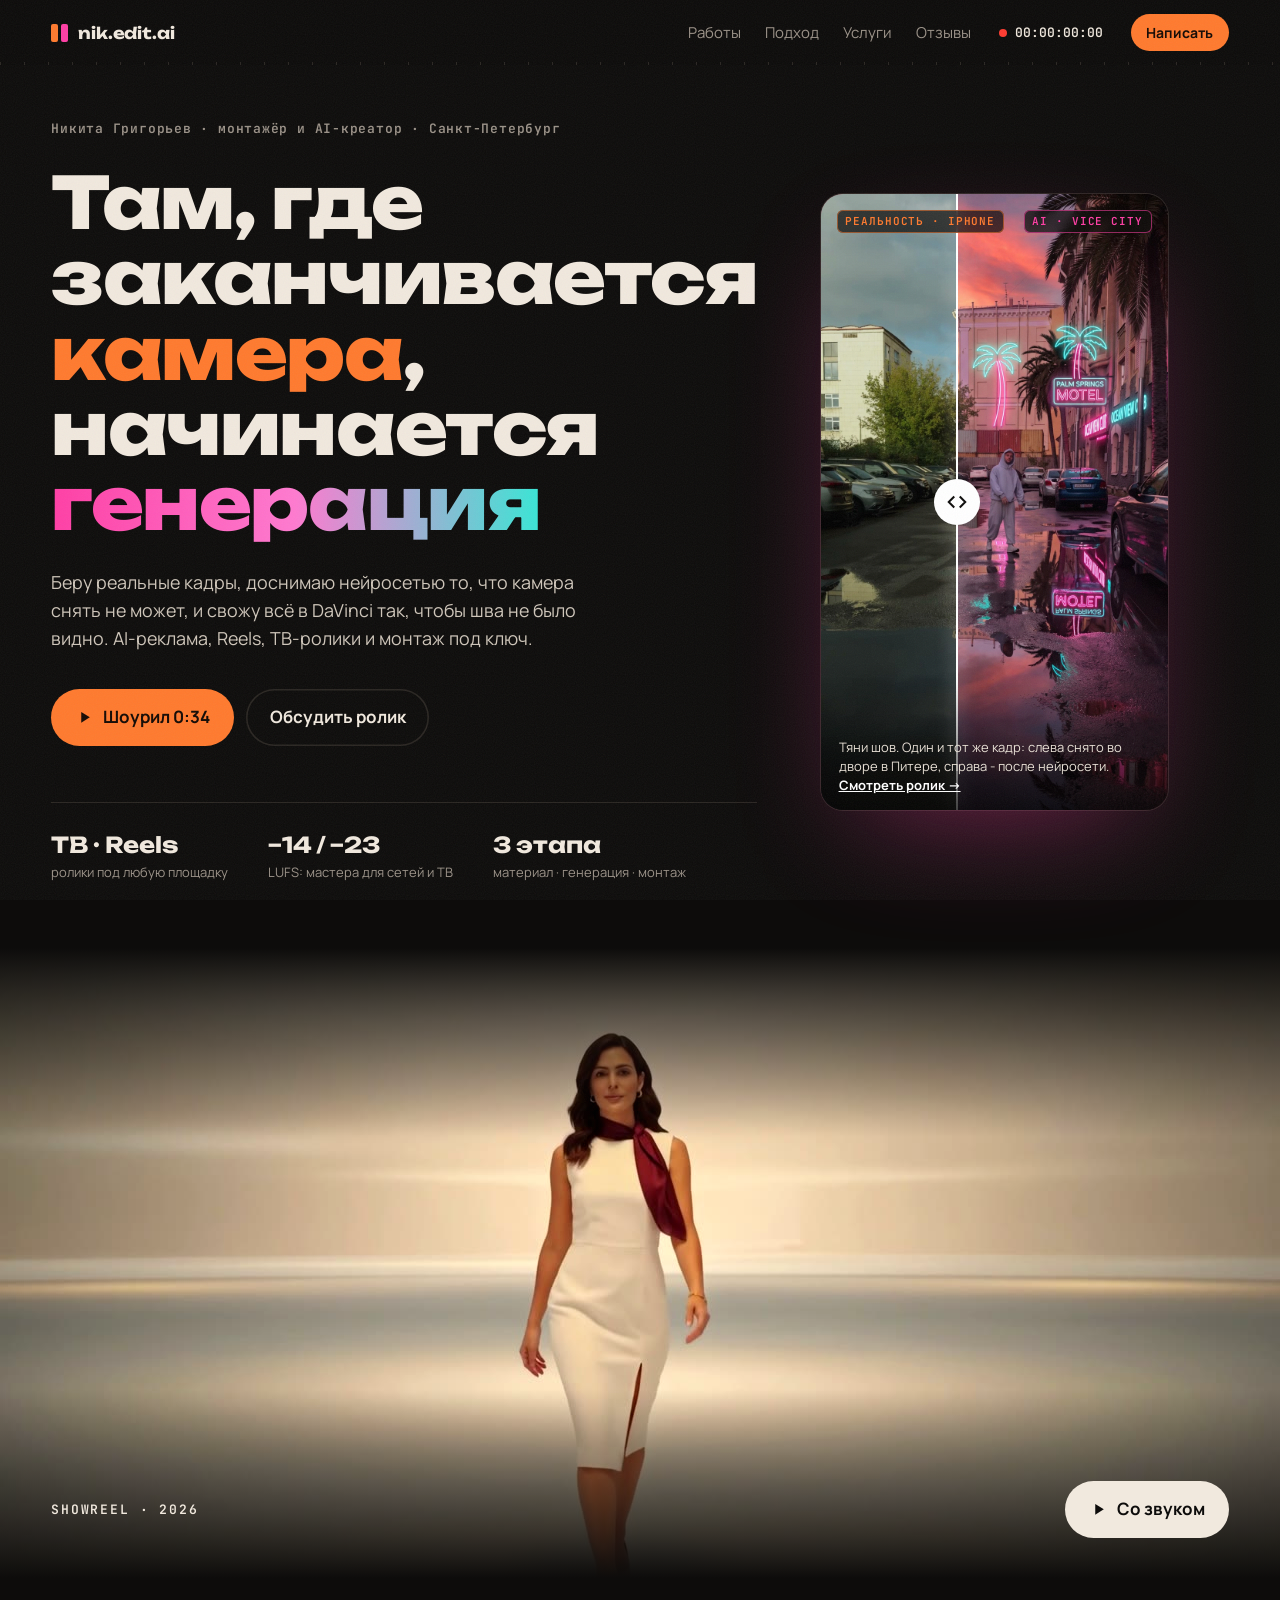
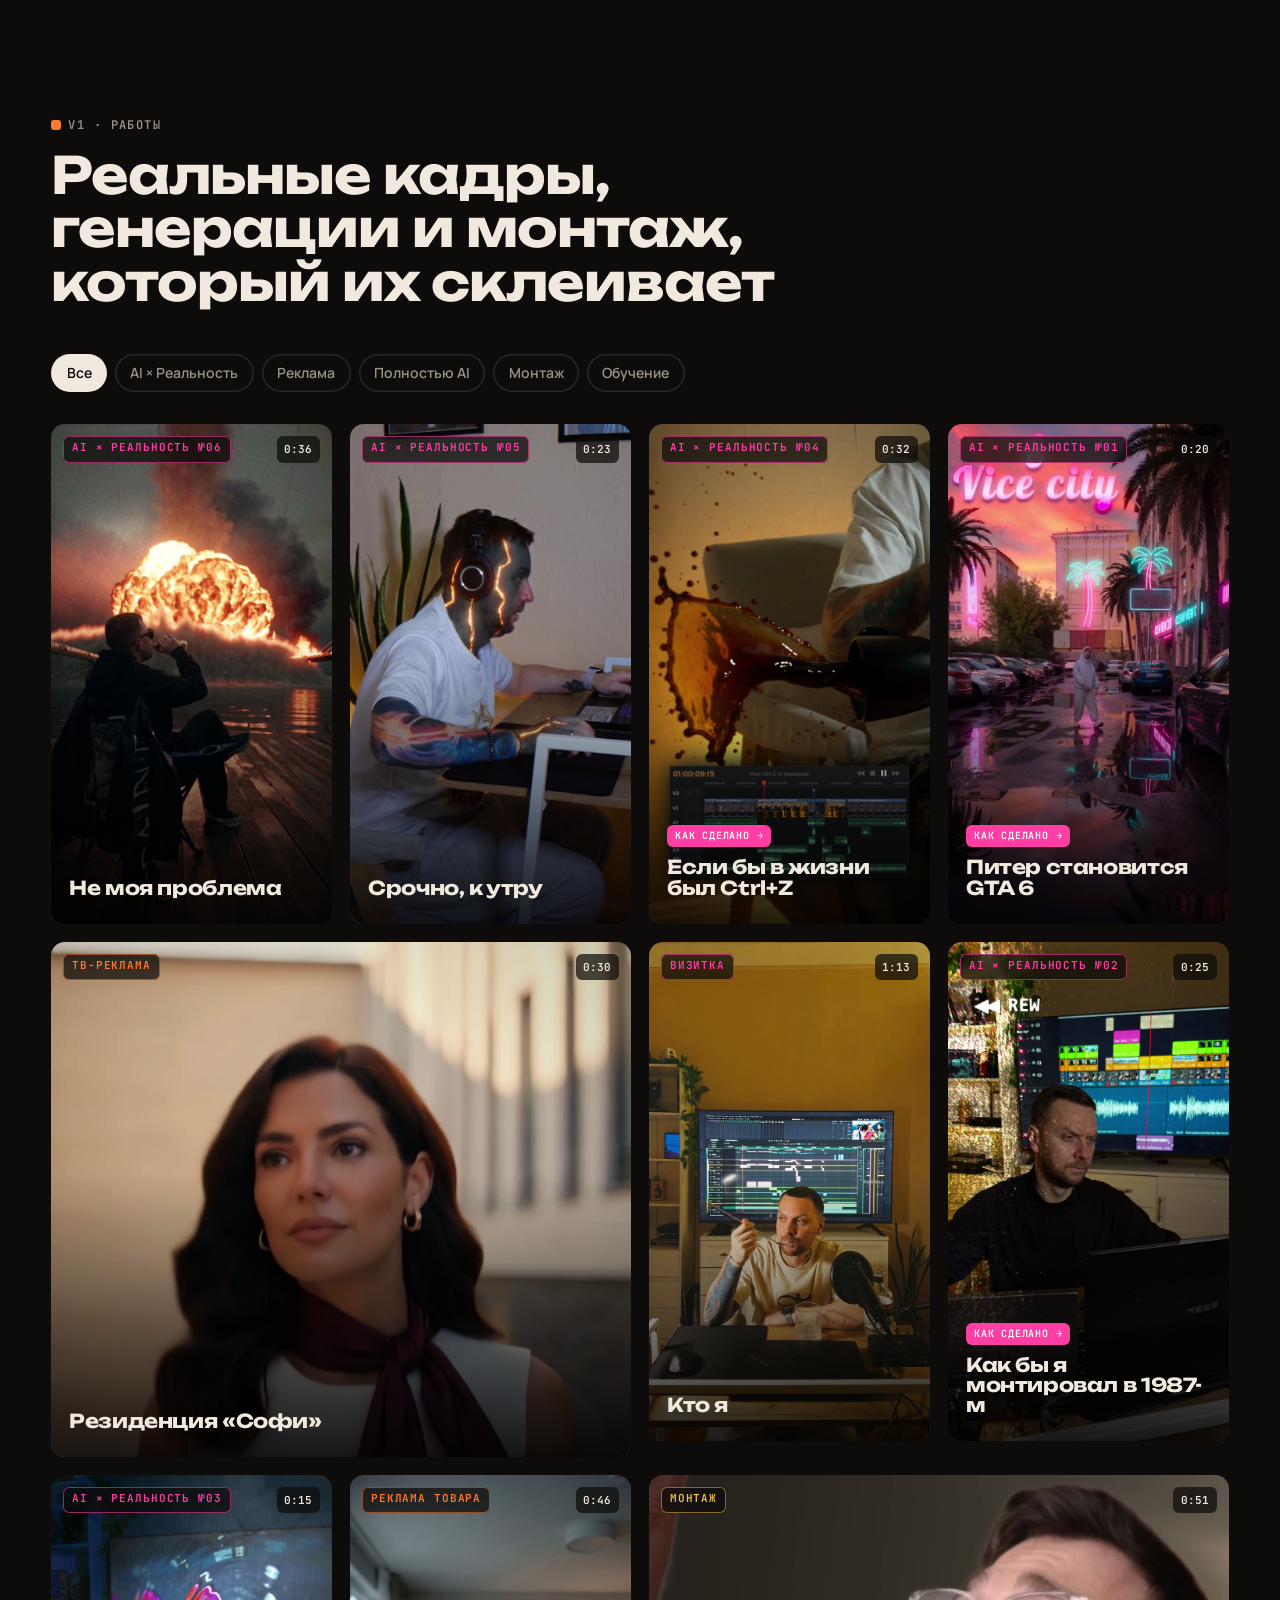
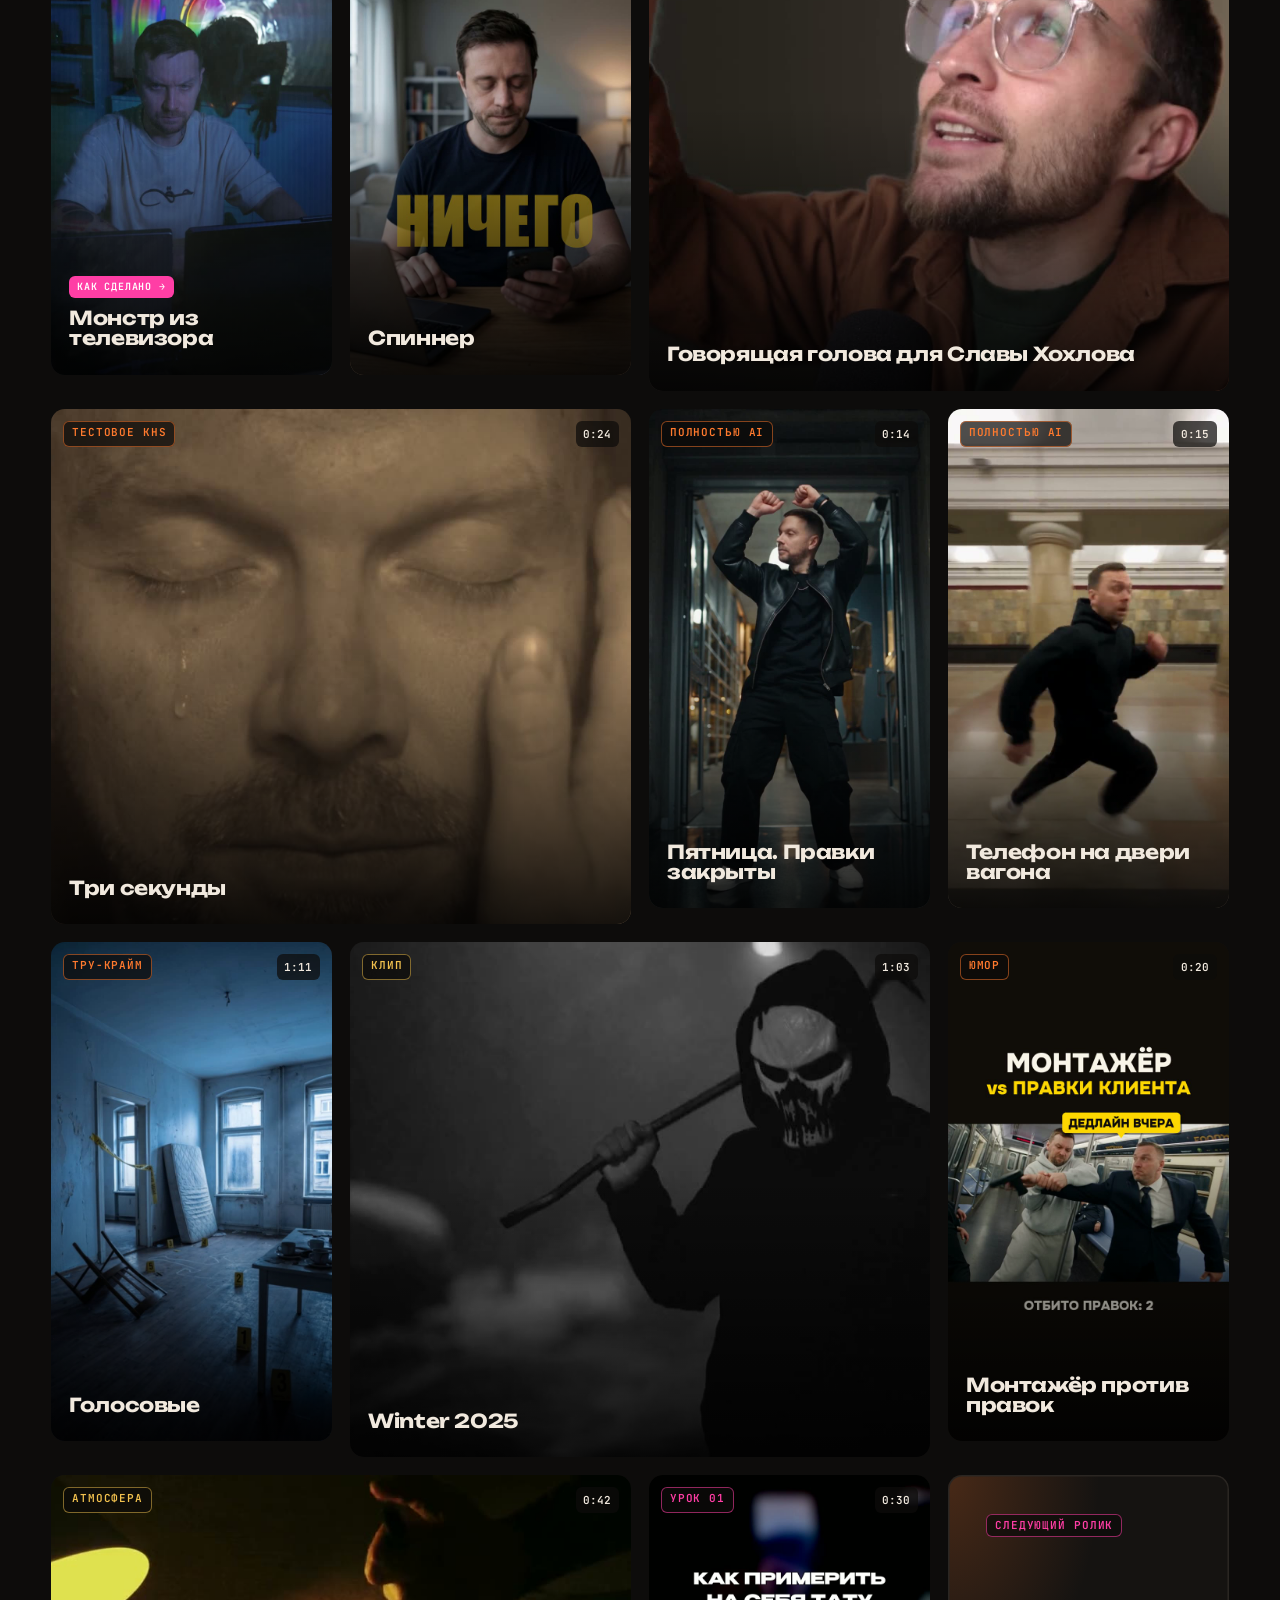
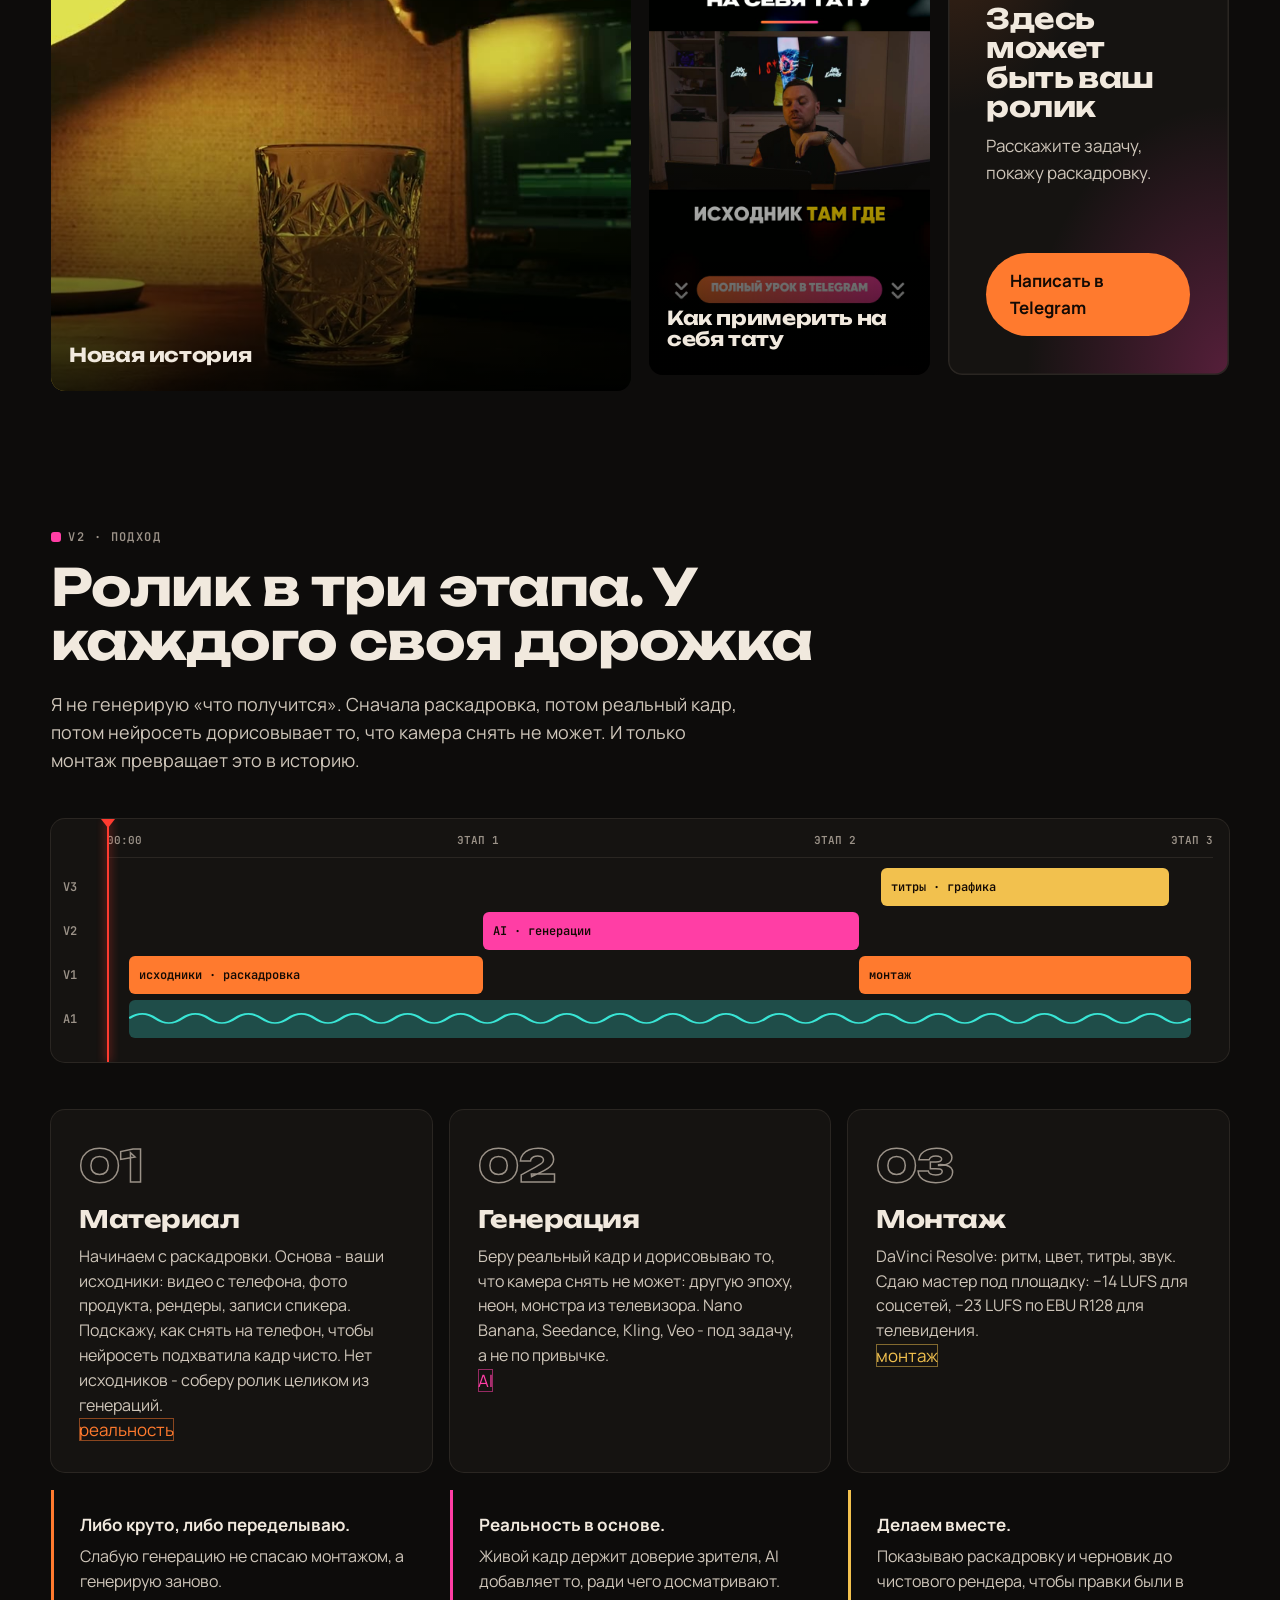
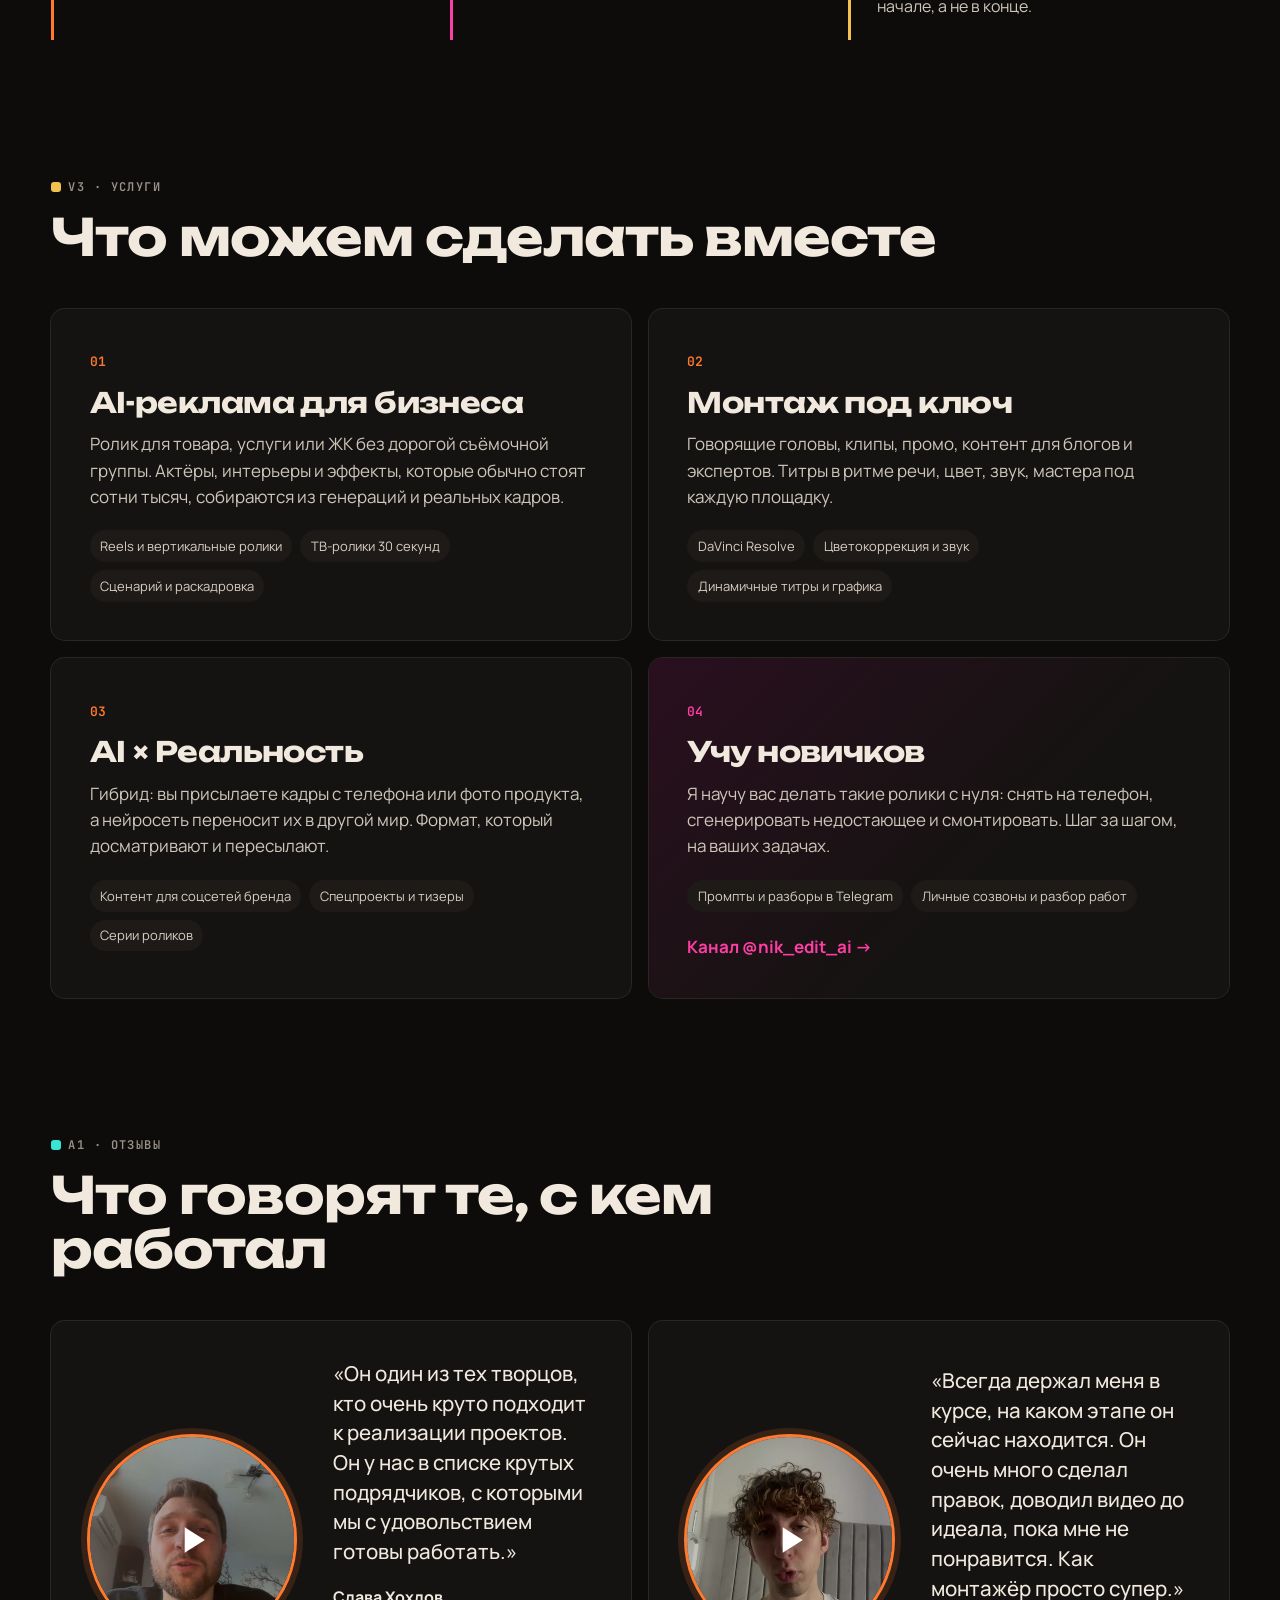
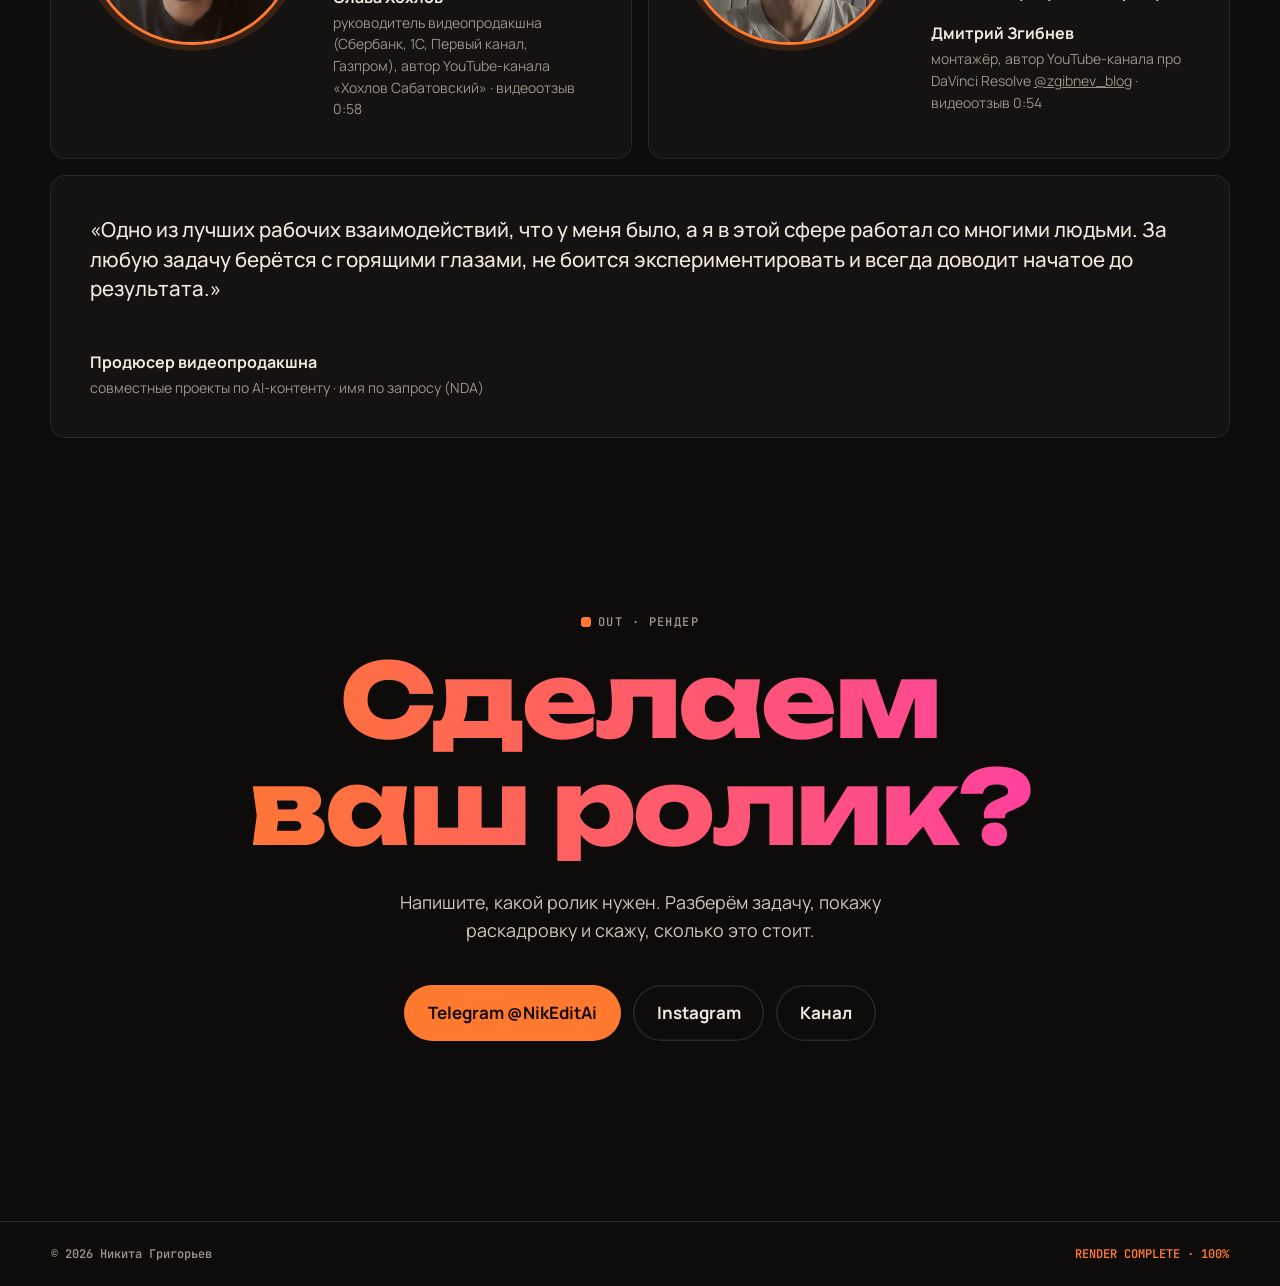
==== index.html @ 42a68901 "Вышли: Три секунды, Новая история, Срочно к утру, Не моя проблема, Урок 1 (11.10-18.10)" ====
<!doctype html>
<html lang="ru">
<head>
<meta charset="utf-8">
<meta name="viewport" content="width=device-width, initial-scale=1">
<title>Никита Григорьев · монтаж и AI-видео</title>
<meta name="description" content="Видеомонтажёр и AI-креатор из Санкт-Петербурга. Беру реальные кадры и доснимаю нейросетью: AI-реклама, Reels, ТВ-ролики и монтаж под ключ.">
<meta property="og:title" content="Никита Григорьев · монтаж и AI-видео">
<meta property="og:description" content="Там, где заканчивается камера, начинается генерация. Реклама, Reels, ТВ-ролики и монтаж под ключ.">
<meta property="og:image" content="https://nik-edit-ai.github.io/media/og.jpg">
<meta property="og:url" content="https://nik-edit-ai.github.io/">
<meta property="og:type" content="website">
<meta name="twitter:card" content="summary_large_image">
<meta name="theme-color" content="#0d0c0b">
<link rel="icon" href="data:image/svg+xml,%3Csvg xmlns='http://www.w3.org/2000/svg' viewBox='0 0 32 32'%3E%3Crect width='32' height='32' rx='7' fill='%230d0c0b'/%3E%3Crect x='7' y='8' width='8' height='16' rx='2' fill='%23ff7a2e'/%3E%3Crect x='17' y='8' width='8' height='16' rx='2' fill='%23ff3ea5'/%3E%3C/svg%3E">
<link rel="preconnect" href="https://fonts.googleapis.com">
<link rel="preconnect" href="https://fonts.gstatic.com" crossorigin>
<link href="https://fonts.googleapis.com/css2?family=Unbounded:wght@500;700;800&family=Manrope:wght@400;500;600;700&family=JetBrains+Mono:wght@400;600&display=swap" rel="stylesheet">
<link rel="stylesheet" href="style.css?v=9">
</head>
<body>

<!-- Верхняя панель: логотип, навигация, таймкод прокрутки -->
<header class="bar">
  <a href="#top" class="logo" aria-label="nik.edit.ai, наверх">
    <span class="logo-mark"><i></i><i></i></span>nik.edit.ai
  </a>
  <nav class="nav">
    <a href="#works">Работы</a>
    <a href="#approach">Подход</a>
    <a href="#services">Услуги</a>
    <a href="#reviews">Отзывы</a>
  </nav>
  <div class="tc" aria-hidden="true"><span class="rec"></span><span id="tc">00:00:00:00</span></div>
  <a href="https://t.me/NikEditAi" class="btn btn-sm" target="_blank" rel="noopener">Написать</a>
  <div class="ruler" aria-hidden="true"><div class="ruler-fill" id="ruler"></div></div>
</header>

<main id="top">

<!-- HERO -->
<section class="hero">
  <div class="hero-text">
    <p class="eyebrow">Никита Григорьев · монтажёр и AI-креатор · Санкт-Петербург</p>
    <h1>Там, где заканчивается <span class="w-real">камера</span>, начинается <span class="w-ai">генерация</span></h1>
    <p class="lead">Беру реальные кадры, доснимаю нейросетью то, что камера снять не может, и свожу всё в DaVinci так, чтобы шва не было видно. AI-реклама, Reels, ТВ-ролики и монтаж под ключ.</p>
    <div class="hero-cta">
      <button class="btn" data-play="showreel-h">
        <svg viewBox="0 0 24 24" aria-hidden="true"><path d="M8 5v14l11-7z"/></svg>Шоурил 0:34
      </button>
      <a href="https://t.me/NikEditAi" class="btn btn-ghost" target="_blank" rel="noopener">Обсудить ролик</a>
    </div>
    <ul class="hero-facts">
      <li><b>ТВ · Reels</b><span>ролики под любую площадку</span></li>
      <li><b>−14 / −23</b><span>LUFS: мастера для сетей и ТВ</span></li>
      <li><b>3 этапа</b><span>материал · генерация · монтаж</span></li>
    </ul>
  </div>

  <figure class="seam" id="seam" aria-label="Сравнение: реальный кадр и тот же кадр после нейросети">
    <img src="media/hero-ai.jpg" alt="Тот же двор в стиле Vice City: неон, пальмы, розовый закат" class="seam-ai" draggable="false">
    <div class="seam-real" id="seamReal">
      <img src="media/hero-real.jpg" alt="Двор в Петербурге, снято на iPhone" draggable="false">
    </div>
    <div class="seam-line" id="seamLine"><span class="seam-knob" aria-hidden="true">
      <svg viewBox="0 0 24 24"><path d="M9 6l-6 6 6 6M15 6l6 6-6 6"/></svg></span></div>
    <span class="tag tag-real seam-tag-l">Реальность · iPhone</span>
    <span class="tag tag-ai seam-tag-r">AI · Vice City</span>
    <input type="range" min="0" max="100" value="50" id="seamRange" class="seam-range" aria-label="Положение шва между реальностью и AI">
    <figcaption>Тяни шов. Один и тот же кадр: слева снято во дворе в Питере, справа - после нейросети. <a href="#" data-play="gta">Смотреть ролик →</a></figcaption>
  </figure>
</section>

<!-- Шоурил-лента -->
<section class="reel" aria-label="Шоурил">
  <video class="reel-video" src="media/showreel-h-loop.mp4" poster="media/showreel-h.jpg" autoplay muted loop playsinline></video>
  <div class="reel-over">
    <span class="marker">SHOWREEL · 2026</span>
    <button class="btn btn-light" data-play="showreel-h">
      <svg viewBox="0 0 24 24" aria-hidden="true"><path d="M8 5v14l11-7z"/></svg>Со звуком
    </button>
  </div>
</section>

<!-- РАБОТЫ -->
<section class="section" id="works">
  <div class="sec-head">
    <p class="track-label"><span class="dot dot-v1"></span>V1 · Работы</p>
    <h2>Реальные кадры, генерации и монтаж, который их склеивает</h2>
  </div>
  <div class="filters" role="tablist" aria-label="Фильтр работ">
    <button class="chip is-on" data-filter="all" role="tab" aria-selected="true">Все</button>
    <button class="chip" data-filter="air" role="tab" aria-selected="false">AI × Реальность</button>
    <button class="chip" data-filter="ads" role="tab" aria-selected="false">Реклама</button>
    <button class="chip" data-filter="ai" role="tab" aria-selected="false">Полностью AI</button>
    <button class="chip" data-filter="edit" role="tab" aria-selected="false">Монтаж</button>
    <button class="chip" data-filter="learn" role="tab" aria-selected="false">Обучение</button>
  </div>
  <div class="grid" id="grid"></div>
</section>

<!-- ПОДХОД -->
<section class="section approach" id="approach">
  <div class="sec-head">
    <p class="track-label"><span class="dot dot-v2"></span>V2 · Подход</p>
    <h2>Ролик в три этапа. У каждого своя дорожка</h2>
    <p class="sec-sub">Я не генерирую «что получится». Сначала раскадровка, потом реальный кадр, потом нейросеть дорисовывает то, что камера снять не может. И только монтаж превращает это в историю.</p>
  </div>

  <div class="tl" id="tl" aria-hidden="true">
    <div class="tl-ruler"><span>00:00</span><span>ЭТАП 1</span><span>ЭТАП 2</span><span>ЭТАП 3</span></div>
    <div class="tl-track"><em>V3</em><div class="tl-clip c-text" style="--s:70%;--w:26%">титры · графика</div></div>
    <div class="tl-track"><em>V2</em><div class="tl-clip c-ai" style="--s:34%;--w:34%">AI · генерации</div></div>
    <div class="tl-track"><em>V1</em><div class="tl-clip c-real" style="--s:2%;--w:32%">исходники · раскадровка</div><div class="tl-clip c-real" style="--s:68%;--w:30%">монтаж</div></div>
    <div class="tl-track"><em>A1</em><div class="tl-clip c-audio" style="--s:2%;--w:96%"><svg viewBox="0 0 400 20" preserveAspectRatio="none"><path d="M0 10 Q5 2 10 10 T20 10 T30 10 T40 10 T50 10 T60 10 T70 10 T80 10 T90 10 T100 10 T110 10 T120 10 T130 10 T140 10 T150 10 T160 10 T170 10 T180 10 T190 10 T200 10 T210 10 T220 10 T230 10 T240 10 T250 10 T260 10 T270 10 T280 10 T290 10 T300 10 T310 10 T320 10 T330 10 T340 10 T350 10 T360 10 T370 10 T380 10 T390 10 T400 10"/></svg></div></div>
    <div class="tl-head" id="tlHead"></div>
  </div>

  <ol class="steps">
    <li class="step">
      <span class="step-n">01</span>
      <h3>Материал</h3>
      <p>Начинаем с раскадровки. Основа - ваши исходники: видео с телефона, фото продукта, рендеры, записи спикера. Подскажу, как снять на телефон, чтобы нейросеть подхватила кадр чисто. Нет исходников - соберу ролик целиком из генераций.</p>
      <span class="step-tag tag-real">реальность</span>
    </li>
    <li class="step">
      <span class="step-n">02</span>
      <h3>Генерация</h3>
      <p>Беру реальный кадр и дорисовываю то, что камера снять не может: другую эпоху, неон, монстра из телевизора. Nano Banana, Seedance, Kling, Veo - под задачу, а не по привычке.</p>
      <span class="step-tag tag-ai">AI</span>
    </li>
    <li class="step">
      <span class="step-n">03</span>
      <h3>Монтаж</h3>
      <p>DaVinci Resolve: ритм, цвет, титры, звук. Сдаю мастер под площадку: −14 LUFS для соцсетей, −23 LUFS по EBU R128 для телевидения.</p>
      <span class="step-tag tag-edit">монтаж</span>
    </li>
  </ol>

  <div class="rules">
    <p class="rule"><b>Либо круто, либо переделываю.</b> Слабую генерацию не спасаю монтажом, а генерирую заново.</p>
    <p class="rule"><b>Реальность в основе.</b> Живой кадр держит доверие зрителя, AI добавляет то, ради чего досматривают.</p>
    <p class="rule"><b>Делаем вместе.</b> Показываю раскадровку и черновик до чистового рендера, чтобы правки были в начале, а не в конце.</p>
  </div>
</section>

<!-- УСЛУГИ -->
<section class="section" id="services">
  <div class="sec-head">
    <p class="track-label"><span class="dot dot-v3"></span>V3 · Услуги</p>
    <h2>Что можем сделать вместе</h2>
  </div>
  <div class="services">
    <article class="svc">
      <span class="svc-i">01</span>
      <h3>AI-реклама для бизнеса</h3>
      <p>Ролик для товара, услуги или ЖК без дорогой съёмочной группы. Актёры, интерьеры и эффекты, которые обычно стоят сотни тысяч, собираются из генераций и реальных кадров.</p>
      <ul><li>Reels и вертикальные ролики</li><li>ТВ-ролики 30 секунд</li><li>Сценарий и раскадровка</li></ul>
    </article>
    <article class="svc">
      <span class="svc-i">02</span>
      <h3>Монтаж под ключ</h3>
      <p>Говорящие головы, клипы, промо, контент для блогов и экспертов. Титры в ритме речи, цвет, звук, мастера под каждую площадку.</p>
      <ul><li>DaVinci Resolve</li><li>Цветокоррекция и звук</li><li>Динамичные титры и графика</li></ul>
    </article>
    <article class="svc">
      <span class="svc-i">03</span>
      <h3>AI × Реальность</h3>
      <p>Гибрид: вы присылаете кадры с телефона или фото продукта, а нейросеть переносит их в другой мир. Формат, который досматривают и пересылают.</p>
      <ul><li>Контент для соцсетей бренда</li><li>Спецпроекты и тизеры</li><li>Серии роликов</li></ul>
    </article>
    <article class="svc svc-learn">
      <span class="svc-i">04</span>
      <h3>Учу новичков</h3>
      <p>Я научу вас делать такие ролики с нуля: снять на телефон, сгенерировать недостающее и смонтировать. Шаг за шагом, на ваших задачах.</p>
      <ul><li>Промпты и разборы в Telegram</li><li>Личные созвоны и разбор работ</li></ul>
      <a href="https://t.me/nik_edit_ai" target="_blank" rel="noopener" class="link">Канал @nik_edit_ai →</a>
    </article>
  </div>
</section>

<!-- ОТЗЫВЫ -->
<section class="section" id="reviews">
  <div class="sec-head">
    <p class="track-label"><span class="dot dot-a1"></span>A1 · Отзывы</p>
    <h2>Что говорят те, с кем работал</h2>
  </div>
  <div class="reviews">
    <figure class="rev rev-video">
      <button class="rev-circle" data-play="review-khokhlov" aria-label="Смотреть видеоотзыв Славы Хохлова">
        <img src="media/review-khokhlov.jpg" alt="">
        <span class="rev-play"><svg viewBox="0 0 24 24" aria-hidden="true"><path d="M8 5v14l11-7z"/></svg></span>
      </button>
      <figcaption>
        <p class="rev-quote">«Он один из тех творцов, кто очень круто подходит к реализации проектов. Он у нас в списке крутых подрядчиков, с которыми мы с удовольствием готовы работать.»</p>
        <p class="rev-who"><b>Слава Хохлов</b>руководитель видеопродакшна (Сбербанк, 1С, Первый канал, Газпром), автор YouTube-канала «Хохлов Сабатовский» · видеоотзыв 0:58</p>
      </figcaption>
    </figure>
    <figure class="rev rev-video">
      <button class="rev-circle" data-play="review-zgibnev" aria-label="Смотреть видеоотзыв Дмитрия Згибнева">
        <img src="media/review-zgibnev.jpg" alt="">
        <span class="rev-play"><svg viewBox="0 0 24 24" aria-hidden="true"><path d="M8 5v14l11-7z"/></svg></span>
      </button>
      <figcaption>
        <p class="rev-quote">«Всегда держал меня в курсе, на каком этапе он сейчас находится. Он очень много сделал правок, доводил видео до идеала, пока мне не понравится. Как монтажёр просто супер.»</p>
        <p class="rev-who"><b>Дмитрий Згибнев</b>монтажёр, автор YouTube-канала про DaVinci Resolve <a href="https://youtube.com/@zgibnev_blog" target="_blank" rel="noopener">@zgibnev_blog</a> · видеоотзыв 0:54</p>
      </figcaption>
    </figure>
    <figure class="rev rev-wide">
      <p class="rev-quote">«Одно из лучших рабочих взаимодействий, что у меня было, а я в этой сфере работал со многими людьми. За любую задачу берётся с горящими глазами, не боится экспериментировать и всегда доводит начатое до результата.»</p>
      <p class="rev-who"><b>Продюсер видеопродакшна</b>совместные проекты по AI-контенту · имя по запросу (NDA)</p>
    </figure>
  </div>
</section>

<!-- КОНТАКТЫ -->
<section class="contact" id="contact">
  <p class="track-label"><span class="dot dot-v1"></span>OUT · Рендер</p>
  <h2>Сделаем ваш ролик?</h2>
  <p class="lead">Напишите, какой ролик нужен. Разберём задачу, покажу раскадровку и скажу, сколько это стоит.</p>
  <div class="contact-links">
    <a href="https://t.me/NikEditAi" class="btn" target="_blank" rel="noopener">Telegram @NikEditAi</a>
    <a href="https://instagram.com/nik.edit.ai" class="btn btn-ghost" target="_blank" rel="noopener">Instagram</a>
    <a href="https://t.me/nik_edit_ai" class="btn btn-ghost" target="_blank" rel="noopener">Канал</a>
  </div>
</section>

</main>

<footer class="foot">
  <span>© 2026 Никита Григорьев</span>
  <span class="foot-tc">RENDER COMPLETE · 100%</span>
</footer>

<!-- Плеер -->
<dialog class="player" id="player">
  <div class="player-box">
    <button class="player-x" id="playerClose" aria-label="Закрыть">×</button>
    <div class="player-media" id="playerMedia"></div>
    <div class="player-info" id="playerInfo"></div>
  </div>
</dialog>

<script src="works.js?v=9"></script>
<script src="app.js?v=9"></script>
</body>
</html>
---- style.css ----
:root {
  color-scheme: dark;
  --bg: #0d0c0b;
  --bg-2: #151311;
  --bg-3: #1d1a17;
  --line: #2a2622;
  --text: #f1e9de;
  --muted: #9b9288;
  --real: #ff7a2e;      /* реальность: тёплый киношный оранжевый */
  --ai: #ff3ea5;        /* AI: неон из Vice City */
  --ai-2: #39e6d6;
  --edit: #f2c14e;      /* монтаж: жёлтый маркер Resolve */
  --radius: 14px;
  --gut: clamp(16px, 4vw, 56px);
  --display: "Unbounded", system-ui, sans-serif;
  --body: "Manrope", system-ui, sans-serif;
  --mono: "JetBrains Mono", ui-monospace, monospace;
}

* { box-sizing: border-box; margin: 0; padding: 0; }
html { scroll-behavior: smooth; scroll-padding-top: 80px; }
body {
  background: var(--bg); color: var(--text);
  font: 400 17px/1.55 var(--body);
  -webkit-font-smoothing: antialiased;
  overflow-x: hidden;
}
/* плёночное зерно поверх всего */
body::after {
  content: ""; position: fixed; inset: 0; pointer-events: none; z-index: 100; opacity: .06;
  background-image: url("data:image/svg+xml,%3Csvg xmlns='http://www.w3.org/2000/svg' width='160' height='160'%3E%3Cfilter id='n'%3E%3CfeTurbulence type='fractalNoise' baseFrequency='.9' numOctaves='2' stitchTiles='stitch'/%3E%3C/filter%3E%3Crect width='100%25' height='100%25' filter='url(%23n)'/%3E%3C/svg%3E");
}
img, video { display: block; max-width: 100%; }
a { color: inherit; }
button { font: inherit; color: inherit; background: none; border: 0; cursor: pointer; }
h1, h2, h3 { font-family: var(--display); font-weight: 700; letter-spacing: -.02em; line-height: 1.05; }

/* ---------- Кнопки, метки ---------- */
.btn {
  display: inline-flex; align-items: center; gap: .55em;
  padding: .9em 1.4em; border-radius: 999px;
  background: var(--real); color: #140a04; font-weight: 700; text-decoration: none;
  transition: transform .2s, box-shadow .2s, background .2s;
}
.btn:hover { transform: translateY(-2px); box-shadow: 0 10px 30px -10px var(--real); }
.btn svg { width: 1.1em; height: 1.1em; fill: currentColor; }
.btn-ghost { background: transparent; color: var(--text); box-shadow: inset 0 0 0 1.5px var(--line); }
.btn-ghost:hover { box-shadow: inset 0 0 0 1.5px var(--text); }
.btn-light { background: var(--text); color: var(--bg); }
.btn-sm { padding: .55em 1.1em; font-size: 14px; }

.tag {
  display: inline-block; font: 600 11px/1 var(--mono); letter-spacing: .08em; text-transform: uppercase;
  padding: .55em .8em; border-radius: 6px; background: rgba(13,12,11,.72); backdrop-filter: blur(6px);
}
.tag-real { color: var(--real); box-shadow: inset 0 0 0 1px rgba(255,122,46,.5); }
.tag-ai { color: var(--ai); box-shadow: inset 0 0 0 1px rgba(255,62,165,.55); }
.tag-edit { color: var(--edit); box-shadow: inset 0 0 0 1px rgba(242,193,78,.5); }

.track-label {
  display: flex; align-items: center; gap: .6em;
  font: 600 12px/1 var(--mono); letter-spacing: .12em; text-transform: uppercase; color: var(--muted);
  margin-bottom: 18px;
}
.dot { width: 10px; height: 10px; border-radius: 3px; }
.dot-v1 { background: var(--real); }
.dot-v2 { background: var(--ai); }
.dot-v3 { background: var(--edit); }
.dot-a1 { background: var(--ai-2); }

/* ---------- Верхняя панель ---------- */
.bar {
  position: fixed; inset: 0 0 auto; z-index: 50;
  display: flex; align-items: center; gap: 28px;
  padding: 14px var(--gut);
  background: rgba(13,12,11,.78); backdrop-filter: blur(14px);
}
.logo { display: flex; align-items: center; gap: 10px; font: 700 16px var(--display); text-decoration: none; letter-spacing: -.01em; }
.logo-mark { display: flex; gap: 3px; }
.logo-mark i { width: 7px; height: 18px; border-radius: 2px; background: var(--real); }
.logo-mark i + i { background: var(--ai); }
.nav { display: flex; gap: 24px; margin-left: auto; }
.nav a { text-decoration: none; font-size: 15px; color: var(--muted); transition: color .2s; }
.nav a:hover { color: var(--text); }
.tc { display: flex; align-items: center; gap: 8px; font: 600 13px var(--mono); color: var(--text); font-variant-numeric: tabular-nums; }
.rec { width: 8px; height: 8px; border-radius: 50%; background: #ff3b30; animation: blink 1.2s steps(2) infinite; }
@keyframes blink { 50% { opacity: .15; } }
.ruler {
  position: absolute; left: 0; right: 0; bottom: 0; height: 3px;
  background: repeating-linear-gradient(90deg, var(--line) 0 1px, transparent 1px 24px);
}
.ruler-fill { height: 100%; width: 0; background: linear-gradient(90deg, var(--real), var(--ai)); }

/* ---------- Hero ---------- */
.hero {
  min-height: 100vh; padding: 120px var(--gut) 64px;
  display: grid; grid-template-columns: 1.15fr .85fr; gap: clamp(32px, 5vw, 80px); align-items: center;
  max-width: 1440px; margin: 0 auto;
}
.eyebrow { font: 600 13px var(--mono); letter-spacing: .06em; color: var(--muted); margin-bottom: 28px; }
.hero h1 { font-size: clamp(38px, 5.6vw, 84px); font-weight: 800; }
.w-real { color: var(--real); }
.w-ai {
  background: linear-gradient(90deg, var(--ai), #ff7ad0 50%, var(--ai-2));
  -webkit-background-clip: text; background-clip: text; color: transparent;
}
.lead { font-size: clamp(17px, 1.4vw, 20px); color: #cfc6ba; max-width: 560px; margin-top: 28px; }
.hero-cta { display: flex; flex-wrap: wrap; gap: 12px; margin-top: 36px; }
.hero-facts { list-style: none; display: flex; flex-wrap: wrap; gap: 14px 40px; margin-top: 56px; padding-top: 28px; border-top: 1px solid var(--line); }
.hero-facts b { display: block; font: 700 22px var(--display); }
.hero-facts span { font-size: 13px; color: var(--muted); }

/* Шов реальность / AI */
.seam {
  position: relative; aspect-ratio: 9 / 16; max-height: 78vh; width: 100%; justify-self: center;
  border-radius: 22px; overflow: hidden; user-select: none; touch-action: pan-y;
  box-shadow: 0 40px 120px -40px rgba(255,62,165,.45), 0 0 0 1px var(--line);
  --pos: 50%;
}
.seam img { position: absolute; inset: 0; width: 100%; height: 100%; object-fit: cover; }
.seam-real { position: absolute; inset: 0; clip-path: inset(0 calc(100% - var(--pos)) 0 0); }
.seam-line { position: absolute; top: 0; bottom: 0; left: var(--pos); width: 2px; margin-left: -1px; background: #fff; box-shadow: 0 0 18px #fff; pointer-events: none; }
.seam-knob {
  position: absolute; top: 50%; left: 50%; width: 46px; height: 46px; margin: -23px 0 0 -23px;
  border-radius: 50%; background: #fff; display: grid; place-items: center;
}
.seam-knob svg { width: 22px; height: 22px; stroke: var(--bg); fill: none; stroke-width: 2.2; }
.seam-tag-l { position: absolute; top: 16px; left: 16px; }
.seam-tag-r { position: absolute; top: 16px; right: 16px; }
.seam-range { position: absolute; inset: 0; width: 100%; height: 100%; opacity: 0; cursor: ew-resize; margin: 0; }
.seam figcaption {
  position: absolute; left: 0; right: 0; bottom: 0; padding: 60px 18px 16px;
  font-size: 13px; line-height: 1.45; color: #e9e1d6;
  background: linear-gradient(transparent, rgba(0,0,0,.75)); pointer-events: none;
}
.seam figcaption a { color: #fff; font-weight: 700; pointer-events: auto; position: relative; z-index: 2; }

/* ---------- Шоурил-лента ---------- */
.reel { position: relative; height: min(70vh, 56vw); overflow: hidden; }
.reel-video { width: 100%; height: 100%; object-fit: cover; filter: saturate(1.05) contrast(1.05); }
.reel::before, .reel::after { content: ""; position: absolute; left: 0; right: 0; height: 30%; z-index: 1; pointer-events: none; }
.reel::before { top: 0; background: linear-gradient(var(--bg), transparent); }
.reel::after { bottom: 0; background: linear-gradient(transparent, var(--bg)); }
.reel-over {
  position: absolute; inset: auto var(--gut) 40px; z-index: 2;
  display: flex; justify-content: space-between; align-items: center; gap: 16px;
}
.marker { font: 600 13px var(--mono); letter-spacing: .14em; color: var(--text); }

/* ---------- Секции ---------- */
.section { padding: clamp(80px, 11vw, 150px) var(--gut) 0; max-width: 1440px; margin: 0 auto; }
.sec-head { max-width: 900px; margin-bottom: 44px; }
.sec-head h2 { font-size: clamp(30px, 4vw, 56px); }
.sec-sub { color: #cfc6ba; margin-top: 22px; max-width: 700px; font-size: 18px; }

/* ---------- Фильтры и сетка работ ---------- */
.filters { display: flex; flex-wrap: wrap; gap: 8px; margin-bottom: 32px; }
.chip {
  padding: .6em 1.1em; border-radius: 999px; font-size: 14px; font-weight: 600; color: var(--muted);
  box-shadow: inset 0 0 0 1.5px var(--line); transition: all .2s;
}
.chip:hover { color: var(--text); }
.chip.is-on { background: var(--text); color: var(--bg); box-shadow: none; }

.grid { display: grid; grid-template-columns: repeat(4, 1fr); gap: 18px; grid-auto-flow: dense; }
.card {
  position: relative; border-radius: var(--radius); overflow: hidden; background: var(--bg-2);
  cursor: pointer; aspect-ratio: 9 / 16; isolation: isolate;
  opacity: 0; transform: translateY(24px); transition: opacity .6s, transform .6s;
}
.card.in { opacity: 1; transform: none; }
.card.h { grid-column: span 2; aspect-ratio: 9 / 8; } /* две колонки шириной = высота вертикальной карточки */
.card.hidden { display: none; }
.card img, .card video { position: absolute; inset: 0; width: 100%; height: 100%; object-fit: cover; transition: transform .8s cubic-bezier(.2,.7,.2,1), opacity .4s; }
.card video { opacity: 0; }
.card.playing video { opacity: 1; }
.card:hover img, .card:hover video { transform: scale(1.04); }
.card::after { content: ""; position: absolute; inset: 0; background: linear-gradient(180deg, transparent 45%, rgba(0,0,0,.85)); z-index: 1; }
.card-top { position: absolute; top: 12px; left: 12px; right: 12px; z-index: 2; display: flex; justify-content: space-between; gap: 8px; }
.card-dur { font: 600 11px var(--mono); padding: .55em .7em; border-radius: 6px; background: rgba(13,12,11,.72); }
.card-body { position: absolute; left: 0; right: 0; bottom: 0; z-index: 2; padding: 18px; }
.card-body h3 { font-size: clamp(17px, 1.5vw, 22px); }
.card-body p { font-size: 14px; line-height: 1.45; color: #d8cfc3; margin-top: 8px; max-height: 0; opacity: 0; overflow: hidden; transition: max-height .4s, opacity .4s; }
.card:hover .card-body p, .card:focus-visible .card-body p { max-height: 90px; opacity: 1; }
.card:focus-visible { outline: 2px solid var(--real); outline-offset: 3px; }
/* горизонтальные карточки: высота как у вертикальной в том же ряду */
.card.h .card-frame { position: absolute; inset: 0; }

/* Карточка-приглашение в конце сетки: ширину (span) выставляет app.js, чтобы добить последний ряд */
.card-cta {
  aspect-ratio: auto; min-height: 280px; text-decoration: none;
  display: flex; flex-direction: column; justify-content: space-between; align-items: flex-start; gap: 20px;
  padding: clamp(20px, 3vw, 40px);
  background: radial-gradient(120% 90% at 100% 100%, rgba(255,62,165,.28), transparent 60%),
              radial-gradient(90% 80% at 0% 0%, rgba(255,122,46,.22), transparent 60%), var(--bg-2);
  box-shadow: inset 0 0 0 1.5px var(--line);
}
.card-cta::after { display: none; }
.card-cta h3 { font-size: clamp(24px, 3vw, 44px); max-width: 14ch; }
.card-cta p { color: #cfc6ba; margin-top: 12px; }
.card-cta:hover { box-shadow: inset 0 0 0 1.5px var(--ai); }
.card-cta.tall { aspect-ratio: 9 / 16; }
.card-cta.tall h3 { font-size: clamp(20px, 2.2vw, 28px); }

/* ---------- Подход: таймлайн ---------- */
.tl {
  position: relative; background: var(--bg-2); border-radius: var(--radius); padding: 14px 16px 18px 56px;
  box-shadow: 0 0 0 1px var(--line); overflow: hidden; margin-bottom: 48px;
}
.tl-ruler { display: flex; justify-content: space-between; font: 600 11px var(--mono); color: var(--muted); padding-bottom: 10px; border-bottom: 1px solid var(--line); margin-bottom: 10px; }
.tl-track { position: relative; height: 38px; margin: 6px 0; }
.tl-track em { position: absolute; left: -44px; top: 50%; transform: translateY(-50%); font: 600 12px var(--mono); font-style: normal; color: var(--muted); }
.tl-clip {
  position: absolute; top: 0; bottom: 0; left: var(--s); width: var(--w);
  border-radius: 6px; padding: 0 10px; display: flex; align-items: center;
  font: 600 12px var(--mono); color: #140a04; white-space: nowrap; overflow: hidden;
  transform-origin: left; transform: scaleX(0); transition: transform .9s cubic-bezier(.2,.7,.2,1);
}
.tl.in .tl-clip { transform: none; }
.tl-track:nth-child(3) .tl-clip { transition-delay: .5s; }
.tl-track:nth-child(2) .tl-clip { transition-delay: .9s; }
.tl-track:nth-child(4) .tl-clip + .tl-clip { transition-delay: 1.2s; }
.c-real { background: var(--real); }
.c-ai { background: var(--ai); }
.c-text { background: var(--edit); }
.c-audio { background: #1f4d49; color: var(--ai-2); padding: 0; }
.c-audio svg { width: 100%; height: 60%; stroke: var(--ai-2); stroke-width: 1.4; fill: none; }
.tl-head { position: absolute; top: 0; bottom: 0; left: 56px; width: 2px; background: #ff3b30; box-shadow: 0 0 10px #ff3b30; }
.tl-head::before { content: ""; position: absolute; top: 0; left: -6px; border: 7px solid transparent; border-top: 9px solid #ff3b30; }

.steps { list-style: none; display: grid; grid-template-columns: repeat(3, 1fr); gap: 18px; }
.step { position: relative; padding: 28px; border-radius: var(--radius); background: var(--bg-2); box-shadow: 0 0 0 1px var(--line); }
.step-n { font: 800 44px var(--display); color: transparent; -webkit-text-stroke: 1.5px var(--muted); }
.step h3 { font-size: 24px; margin: 14px 0 12px; }
.step p { color: #cfc6ba; font-size: 16px; }
.step-tag { margin-top: 20px; }

.rules { display: grid; grid-template-columns: repeat(3, 1fr); gap: 18px; margin-top: 18px; }
.rule { padding: 22px 26px; border-left: 3px solid var(--real); color: #cfc6ba; font-size: 16px; }
.rule:nth-child(2) { border-color: var(--ai); }
.rule:nth-child(3) { border-color: var(--edit); }
.rule b { display: block; color: var(--text); margin-bottom: 6px; font-size: 17px; }

/* ---------- Услуги ---------- */
.services { display: grid; grid-template-columns: repeat(2, 1fr); gap: 18px; }
.svc { padding: clamp(24px, 3vw, 40px); border-radius: var(--radius); background: var(--bg-2); box-shadow: 0 0 0 1px var(--line); transition: box-shadow .3s, transform .3s; }
.svc:hover { box-shadow: 0 0 0 1px var(--real); transform: translateY(-3px); }
.svc-i { font: 600 13px var(--mono); color: var(--real); }
.svc h3 { font-size: clamp(22px, 2.2vw, 30px); margin: 14px 0; }
.svc p { color: #cfc6ba; }
.svc ul { list-style: none; margin-top: 20px; display: flex; flex-wrap: wrap; gap: 8px; }
.svc li { font-size: 13px; padding: .45em .8em; border-radius: 999px; background: var(--bg-3); color: #d8cfc3; }
.svc-learn { background: linear-gradient(135deg, #2a0f1f, var(--bg-2) 60%); }
.svc-learn .svc-i { color: var(--ai); }
.svc-learn:hover { box-shadow: 0 0 0 1px var(--ai); }
.link { display: inline-block; margin-top: 22px; font-weight: 700; color: var(--ai); text-decoration: none; }

/* ---------- Отзывы ---------- */
.reviews { display: grid; grid-template-columns: 1fr 1fr; gap: 18px; }
.rev-wide { grid-column: 1 / -1; }
.rev-who a { color: var(--muted); }
.rev-who a:hover { color: var(--text); }
.rev { padding: clamp(24px, 3vw, 40px); border-radius: var(--radius); background: var(--bg-2); box-shadow: 0 0 0 1px var(--line); display: flex; flex-direction: column; justify-content: space-between; gap: 28px; }
.rev-video { flex-direction: row; align-items: center; gap: clamp(20px, 3vw, 40px); }
.rev-circle { position: relative; flex: none; width: clamp(140px, 16vw, 210px); aspect-ratio: 1; border-radius: 50%; overflow: hidden; box-shadow: 0 0 0 3px var(--real), 0 0 0 9px rgba(255,122,46,.15); }
.rev-circle img { width: 100%; height: 100%; object-fit: cover; transition: transform .5s; }
.rev-circle:hover img { transform: scale(1.06); }
.rev-play { position: absolute; inset: 0; display: grid; place-items: center; background: rgba(0,0,0,.25); }
.rev-play svg { width: 44px; height: 44px; fill: #fff; filter: drop-shadow(0 2px 8px rgba(0,0,0,.5)); }
.rev-quote { font: 500 clamp(18px, 1.6vw, 22px)/1.45 var(--body); }
.rev-who { font-size: 14px; color: var(--muted); margin-top: 18px; }
.rev-who b { display: block; color: var(--text); font-size: 16px; margin-bottom: 2px; }

/* ---------- Контакты ---------- */
.contact { text-align: center; padding: clamp(100px, 14vw, 200px) var(--gut); max-width: 1000px; margin: 0 auto; }
.contact .track-label { justify-content: center; }
.contact h2 { font-size: clamp(44px, 8vw, 120px); font-weight: 800;
  background: linear-gradient(90deg, var(--real), var(--ai)); -webkit-background-clip: text; background-clip: text; color: transparent; }
.contact .lead { margin: 28px auto 0; }
.contact-links { display: flex; flex-wrap: wrap; justify-content: center; gap: 12px; margin-top: 40px; }

.foot { display: flex; justify-content: space-between; gap: 16px; padding: 24px var(--gut); border-top: 1px solid var(--line); font: 600 12px var(--mono); color: var(--muted); }
.foot-tc { color: var(--real); }

/* ---------- Плеер ---------- */
.player { margin: auto; border: 0; padding: 0; background: transparent; color: var(--text); max-width: 100vw; max-height: 100vh; }
.player::backdrop { background: rgba(5,5,5,.92); backdrop-filter: blur(8px); }
.player-box { position: relative; display: flex; gap: 32px; align-items: center; padding: 56px 24px 24px; max-width: 1280px; }
.player-media video { max-height: 82vh; max-width: min(1280px, 92vw); border-radius: 12px; background: #000; }
.player-media.v video { max-width: min(46vh, 92vw); }
.player-media.square video { border-radius: 50%; width: min(420px, 80vw); }
.player-info { max-width: 360px; }
.player-info h3 { font-size: 28px; margin: 14px 0 16px; }
.player-info dl { display: grid; gap: 14px; font-size: 15px; color: #cfc6ba; }
.player-info dt { font: 600 11px var(--mono); letter-spacing: .1em; text-transform: uppercase; color: var(--muted); margin-bottom: 4px; }
.player-x { position: fixed; top: 16px; right: 20px; width: 48px; height: 48px; border-radius: 50%; font-size: 30px; line-height: 1; background: var(--bg-3); z-index: 2; }
.player-x:hover { background: var(--real); color: var(--bg); }
.player.h .player-box { flex-direction: column; align-items: flex-start; }
.player.h .player-info { max-width: 900px; }
.player.h .player-info dl { grid-template-columns: repeat(3, 1fr); gap: 24px; }

/* ---------- Адаптив ---------- */
@media (max-width: 1100px) {
  .grid { grid-template-columns: repeat(3, 1fr); }
  .nav { display: none; }
  .tc { margin-left: auto; }
}
@media (max-width: 860px) {
  .hero { grid-template-columns: 1fr; min-height: auto; padding-top: 100px; }
  .seam { max-width: 420px; max-height: none; }
  .grid { grid-template-columns: repeat(2, 1fr); gap: 12px; }
  .steps, .rules, .services, .reviews { grid-template-columns: 1fr; }
  .player-box { flex-direction: column; align-items: flex-start; }
  .player.h .player-info dl { grid-template-columns: 1fr; }
  .card-body p { max-height: none; opacity: 1; }
  .card.v .card-body p { display: none; }
}
@media (max-width: 560px) {
  body { font-size: 16px; }
  .hero h1 { font-size: 8.6vw; }
  .bar { gap: 14px; }
  .tc { font-size: 11px; }
  .card-body { padding: 12px; }
  .card-top .tag { font-size: 9px; }
  .rev-video { flex-direction: column; align-items: flex-start; }
  .tl { padding-left: 44px; }
  .tl-track em { left: -36px; }
  .tl-clip { font-size: 10px; padding: 0 6px; }
  .reel-over { bottom: 20px; }
  .foot { flex-direction: column; }
}
@media (prefers-reduced-motion: reduce) {
  * { animation: none !important; transition: none !important; scroll-behavior: auto !important; }
  .card { opacity: 1; transform: none; }
  .tl-clip { transform: none; }
}

/* ---------- Страница кейса «как сделано» ---------- */
.case-back { display: inline-block; margin-bottom: 22px; font: 600 13px var(--mono); color: var(--muted); text-decoration: none; }
.case-back:hover { color: var(--text); }
.case-hero .eyebrow { margin-bottom: 20px; }
.case-meta { display: grid; grid-template-columns: 1fr 1fr; gap: 24px; margin-top: 32px; padding-top: 24px; border-top: 1px solid var(--line); font-size: 15px; color: #cfc6ba; }
.case-meta dt { font: 600 11px var(--mono); letter-spacing: .1em; text-transform: uppercase; color: var(--muted); margin-bottom: 6px; }
.case-sec .sec-head { margin-bottom: 32px; }
.case-steps { grid-template-columns: repeat(4, 1fr); }

.prompt { border-radius: var(--radius); background: var(--bg-2); box-shadow: 0 0 0 1px var(--line); overflow: hidden; }
.prompt-head { display: flex; justify-content: space-between; align-items: center; gap: 16px; padding: 14px 18px; border-bottom: 1px solid var(--line); font: 600 12px/1.4 var(--mono); color: var(--muted); }
.prompt-copy { flex: none; padding: .55em 1em; border-radius: 999px; font: 600 12px var(--mono); color: var(--ai); box-shadow: inset 0 0 0 1px rgba(255,62,165,.55); }
.prompt-copy:hover { background: var(--ai); color: var(--bg); }
.prompt pre { margin: 0; padding: 20px 18px; font: 400 14px/1.65 var(--mono); color: var(--text); white-space: pre-wrap; overflow-wrap: anywhere; }
.prompt-more { margin-top: 14px; }
.prompt-more summary { cursor: pointer; padding: 14px 4px; font-weight: 700; color: var(--ai); list-style: none; }
.prompt-more summary::-webkit-details-marker { display: none; }
.prompt-more summary::before { content: "+ "; }
.prompt-more[open] summary::before { content: "− "; }

.case-film { display: grid; grid-template-columns: auto minmax(0, 560px); gap: 18px; align-items: stretch; }
.case-video video { border-radius: var(--radius); background: #000; max-height: 80vh; }
.case-video.v video { width: min(45vh, 100%); aspect-ratio: 9 / 16; }
.case-cta { cursor: pointer; opacity: 1; transform: none; aspect-ratio: auto; }

.case-more { display: grid; grid-template-columns: repeat(4, 1fr); gap: 18px; }
.case-link { position: relative; display: flex; flex-direction: column; justify-content: flex-end; gap: 8px; aspect-ratio: 9 / 12; padding: 18px; border-radius: var(--radius); overflow: hidden; text-decoration: none; isolation: isolate; box-shadow: 0 0 0 1px var(--line); }
.case-link img { position: absolute; inset: 0; width: 100%; height: 100%; object-fit: cover; z-index: -2; transition: transform .8s cubic-bezier(.2,.7,.2,1); }
.case-link::after { content: ""; position: absolute; inset: 0; z-index: -1; background: linear-gradient(180deg, transparent 35%, rgba(0,0,0,.88)); }
.case-link:hover img { transform: scale(1.04); }
.case-link .tag { align-self: flex-start; }
.case-link h3 { font-size: clamp(17px, 1.5vw, 22px); }
.case-link .link { margin-top: 0; }

/* Ссылка на разбор: в плеере и на карточке */
.player-case { margin: 4px 0 22px; }
.card-case { display: inline-block; margin-bottom: 10px; font: 600 10px/1 var(--mono); letter-spacing: .08em; text-transform: uppercase; padding: .6em .8em; border-radius: 6px; background: var(--ai); color: #fff; text-decoration: none; }

@media (max-width: 1100px) {
  .case-steps { grid-template-columns: repeat(2, 1fr); }
  .case-more { grid-template-columns: repeat(3, 1fr); }
}
@media (max-width: 860px) {
  .case-film { grid-template-columns: 1fr; }
  .case-video.v video { width: 100%; max-width: 420px; }
  .case-steps { grid-template-columns: 1fr; }
  .case-more { grid-template-columns: repeat(2, 1fr); }
}
@media (max-width: 560px) {
  .case-meta { grid-template-columns: 1fr; gap: 16px; }
  .prompt pre { font-size: 13px; padding: 16px 14px; }
  .prompt-head { padding: 12px 14px; }
}

/* Кнопка «полный урок в Telegram» в плеере урока */
.player-tg { margin: 4px 0 22px; background: linear-gradient(90deg, var(--real), var(--ai)); color: #fff; }
.player-tg:hover { box-shadow: 0 10px 30px -10px var(--ai); }
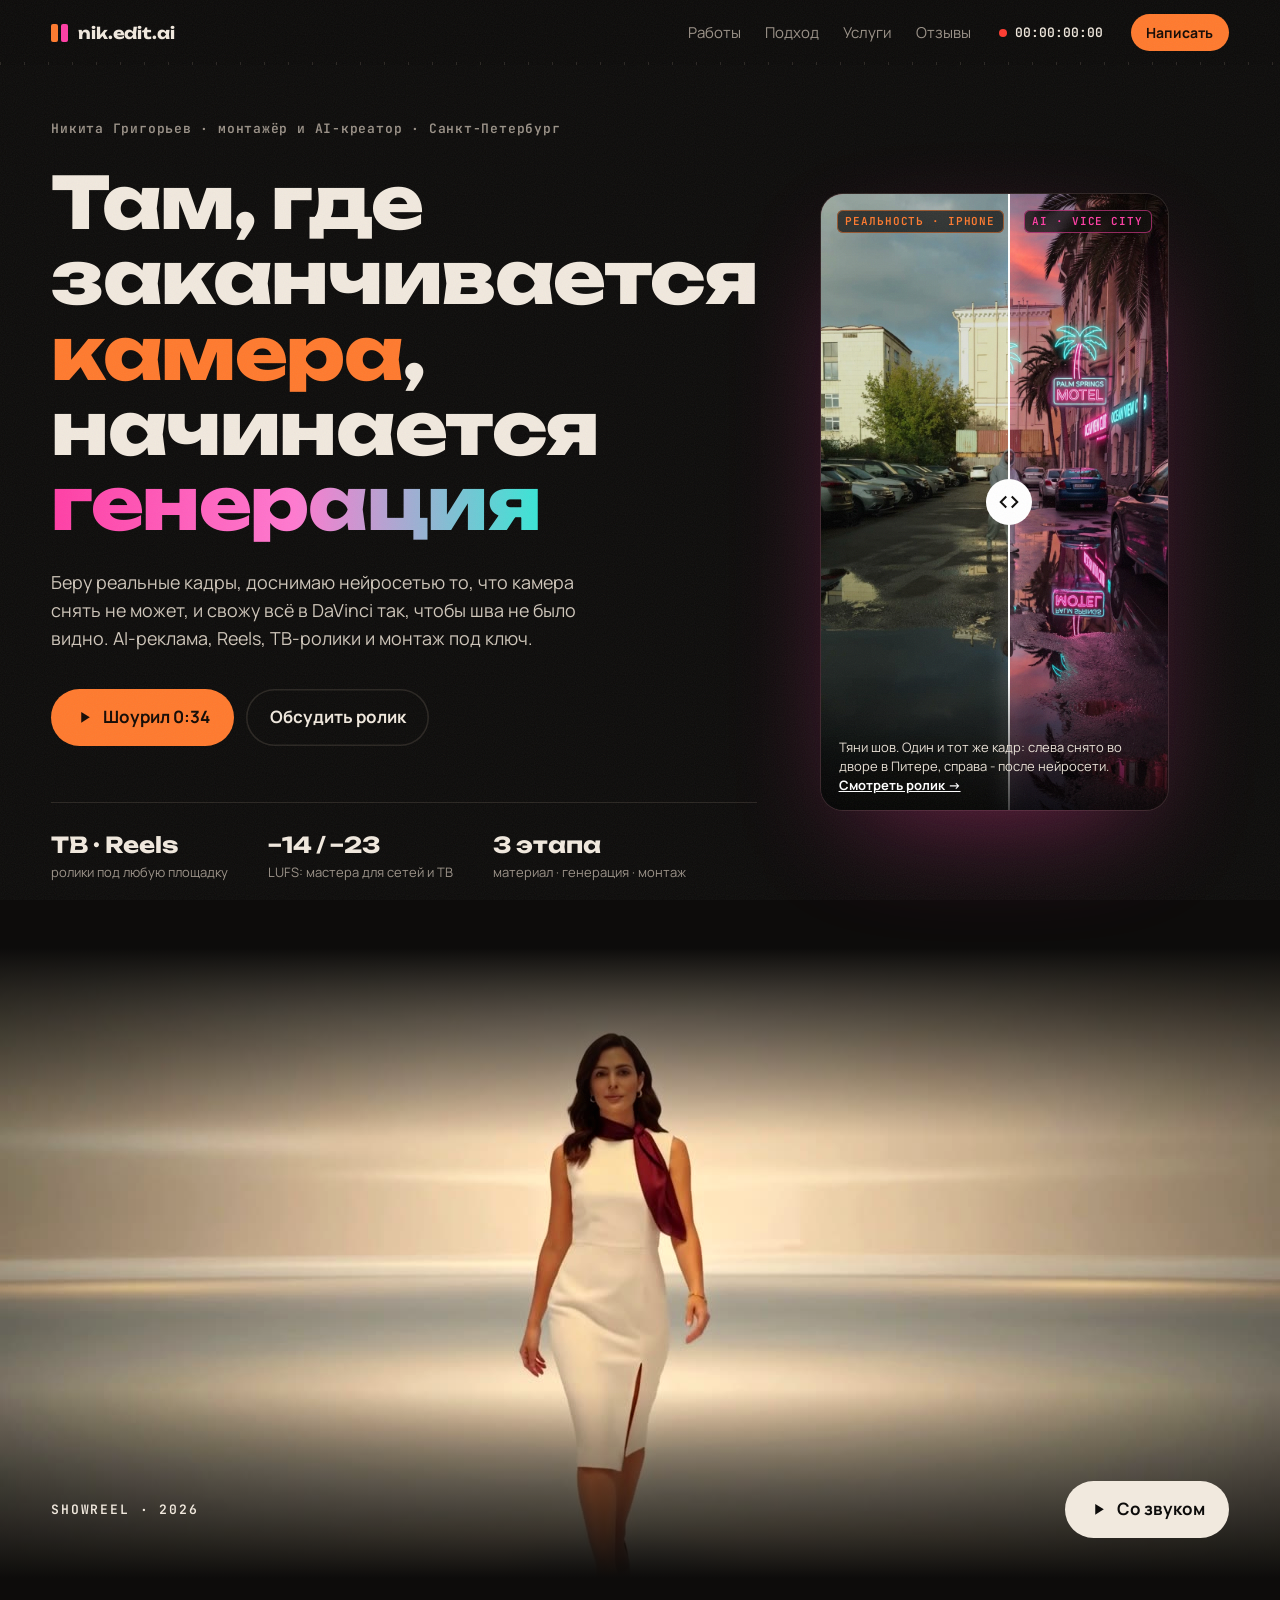
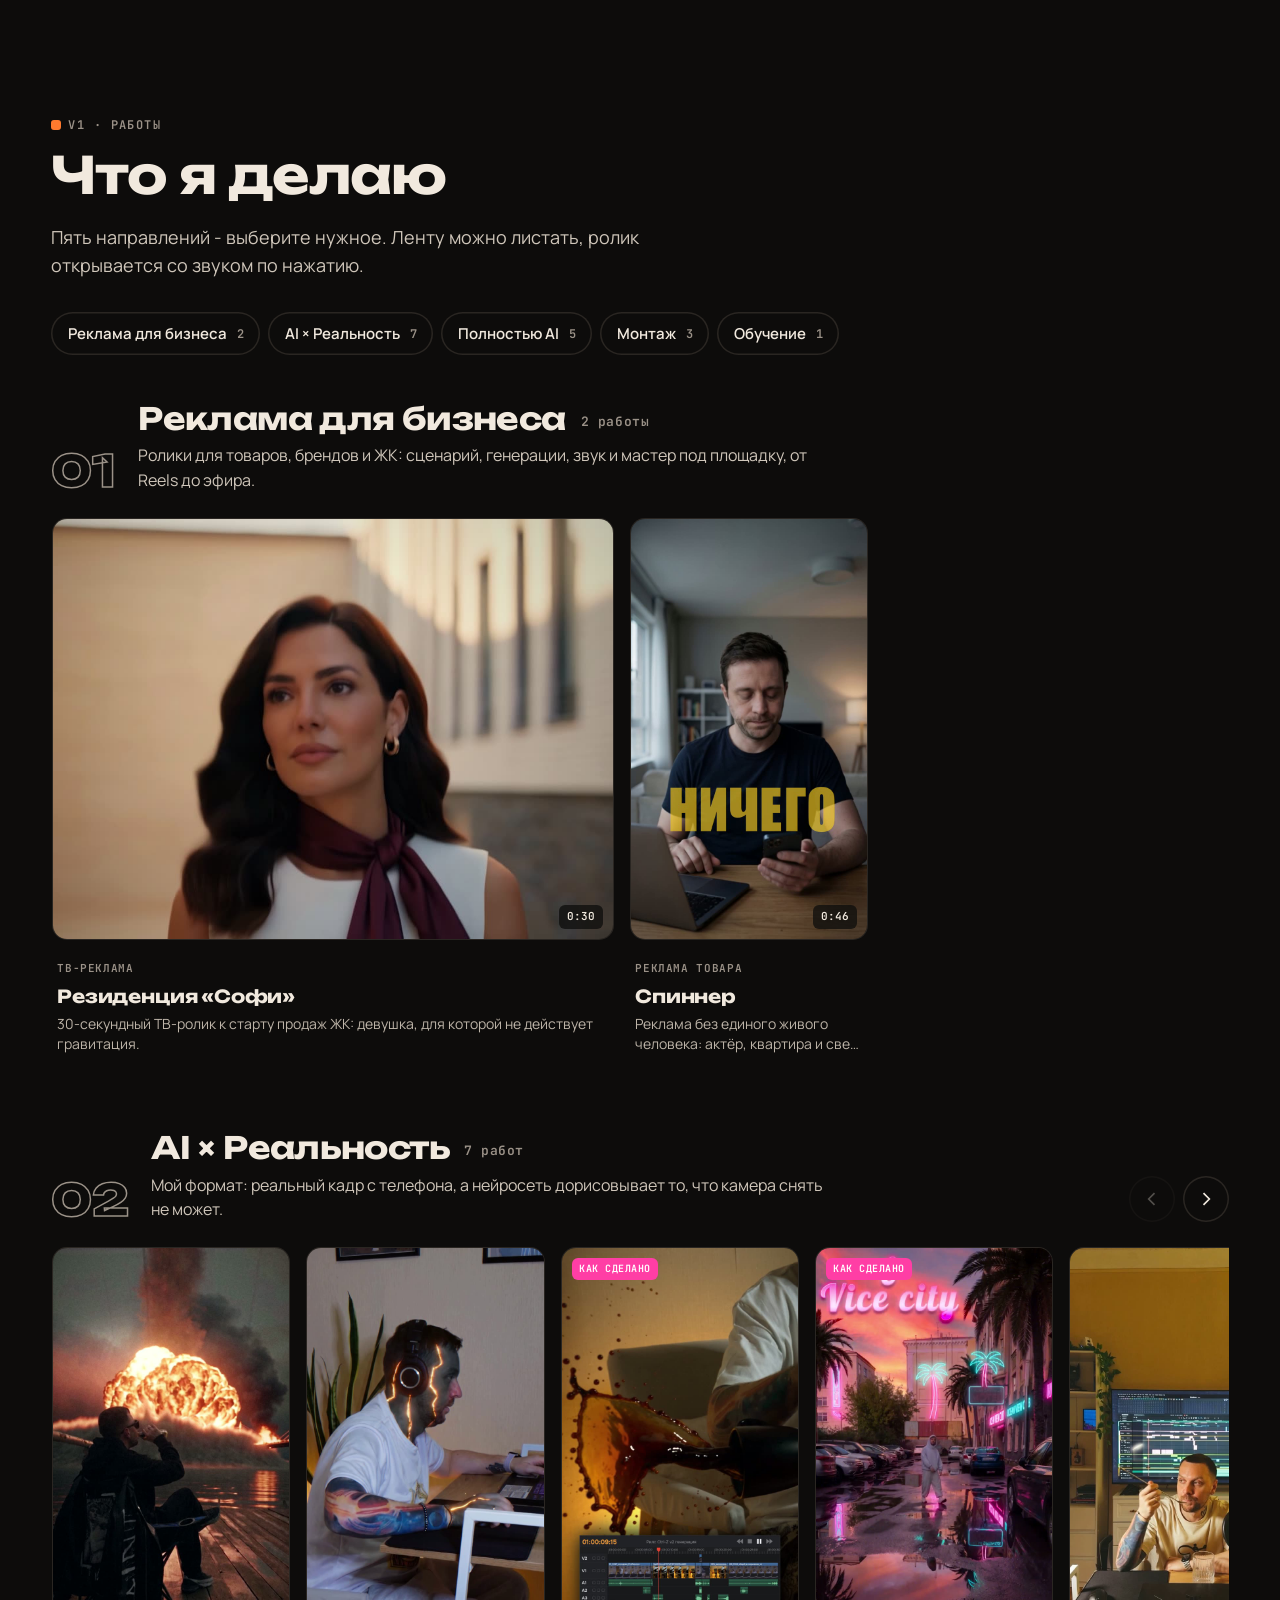
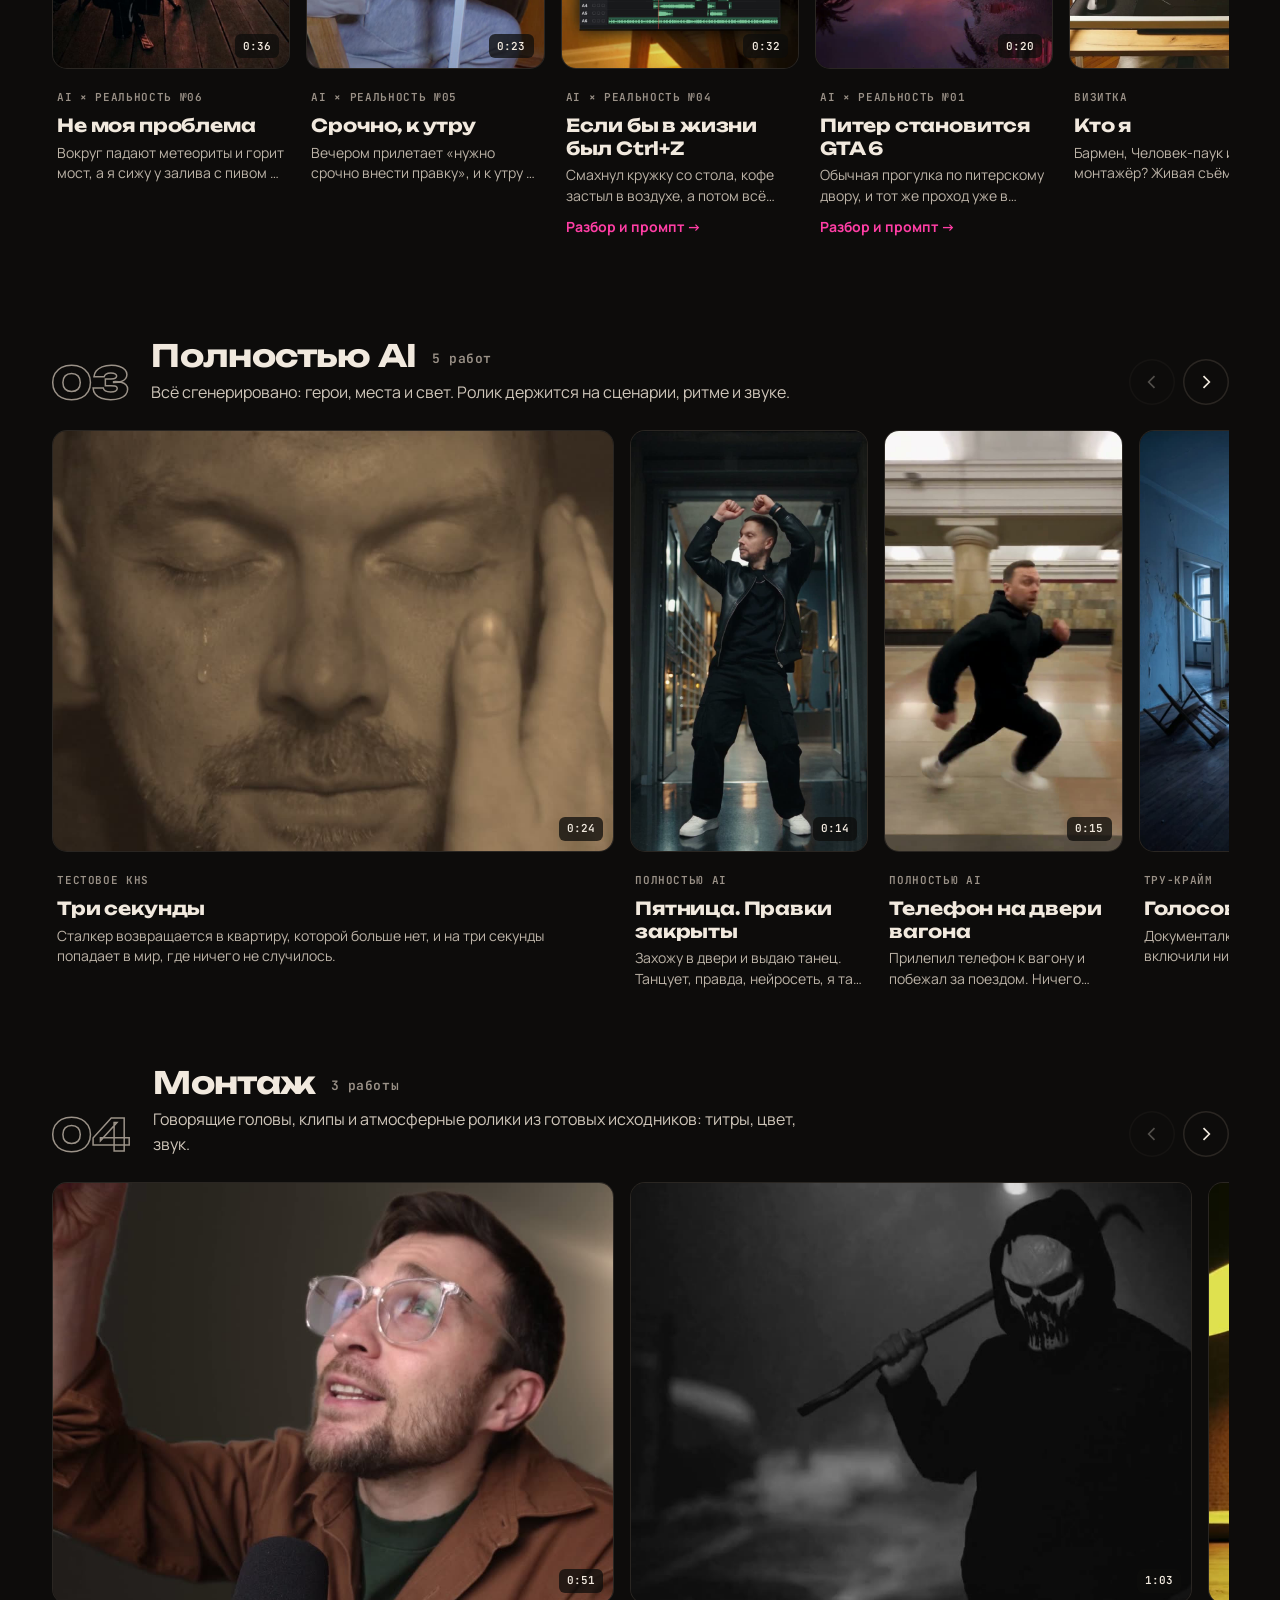
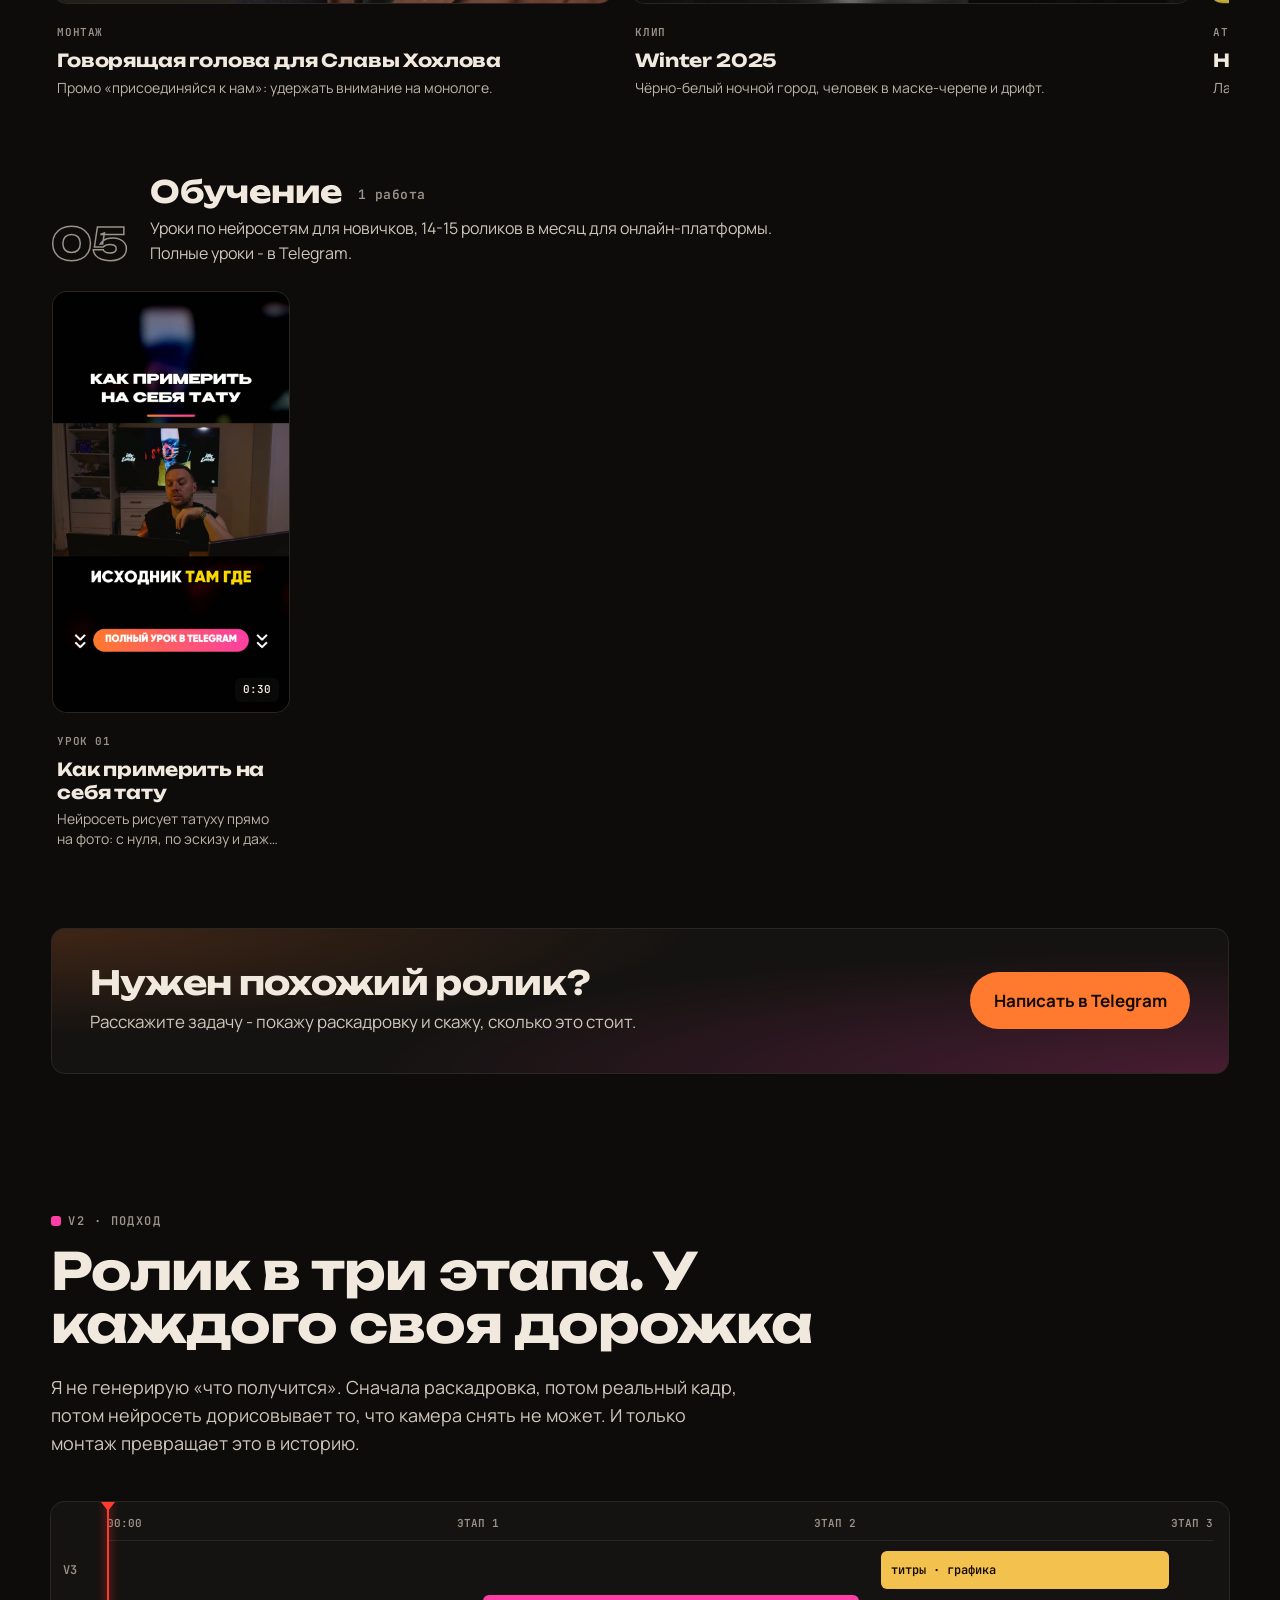
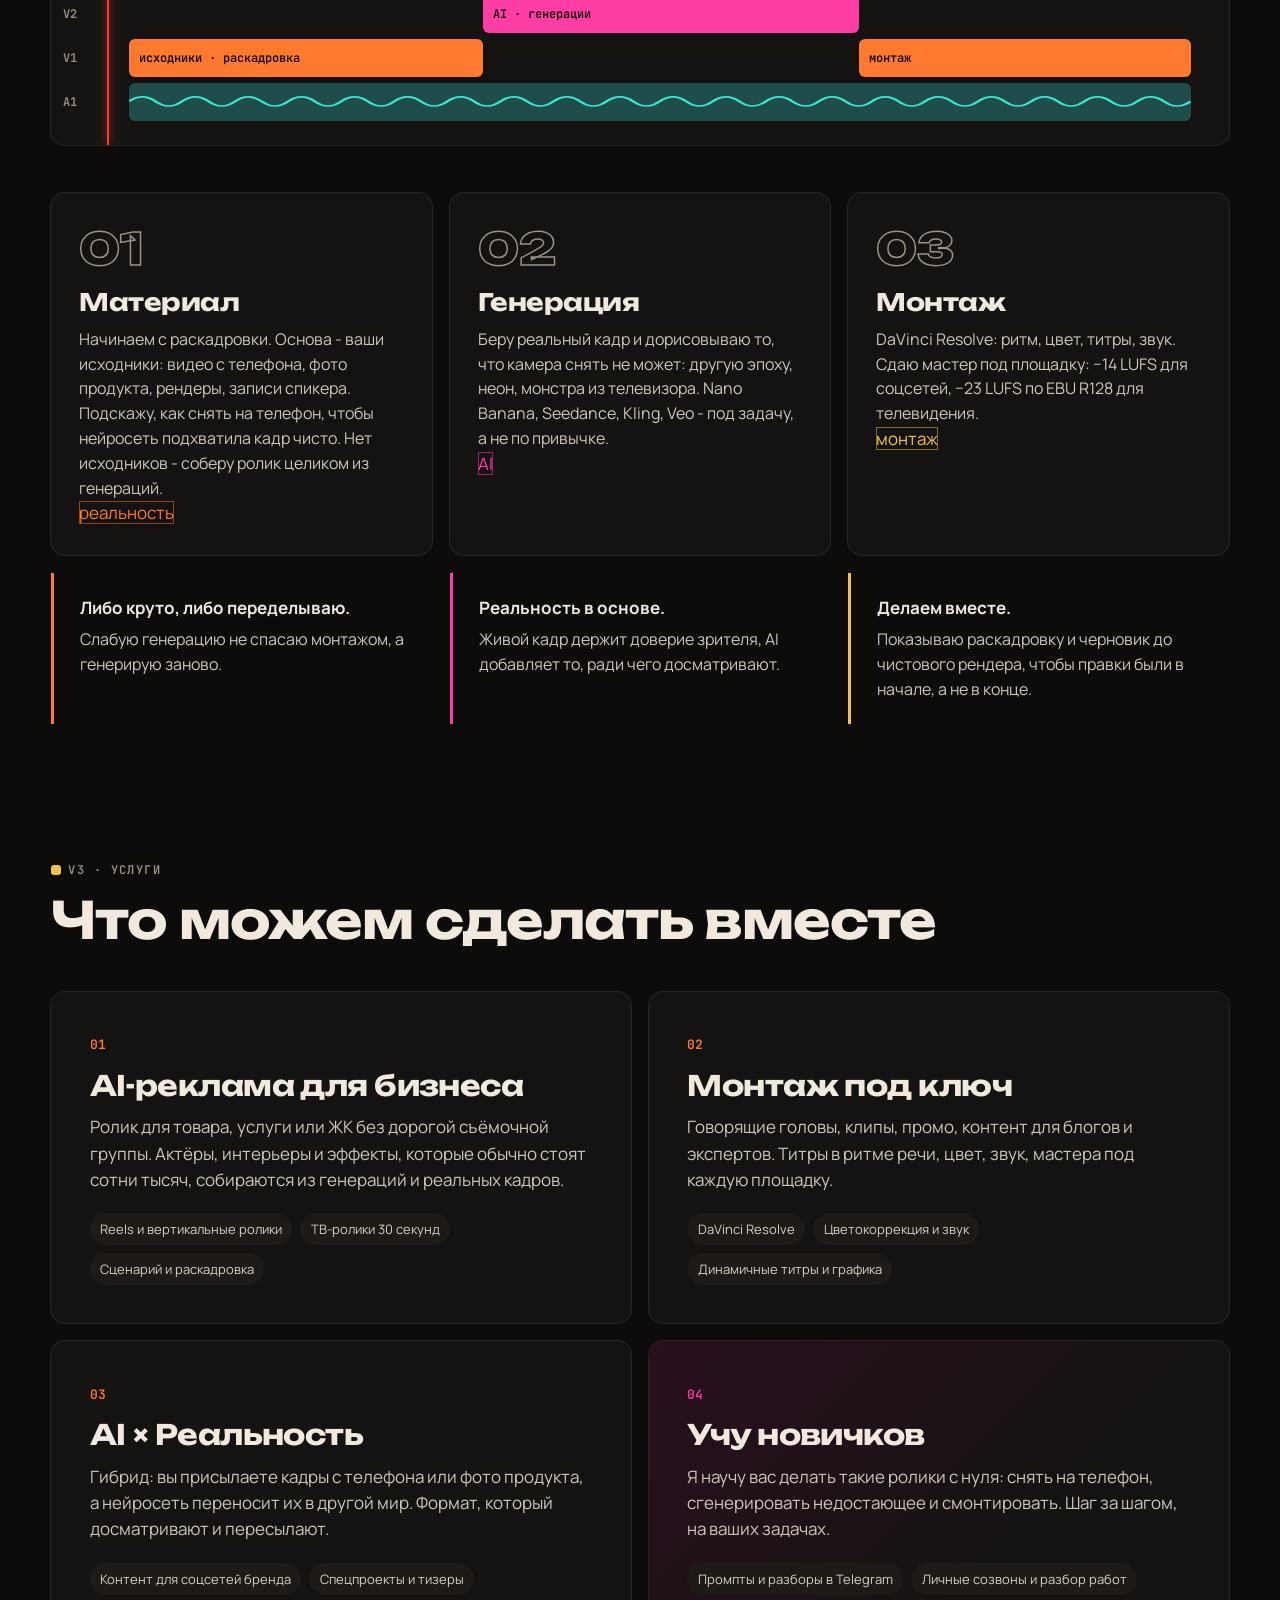
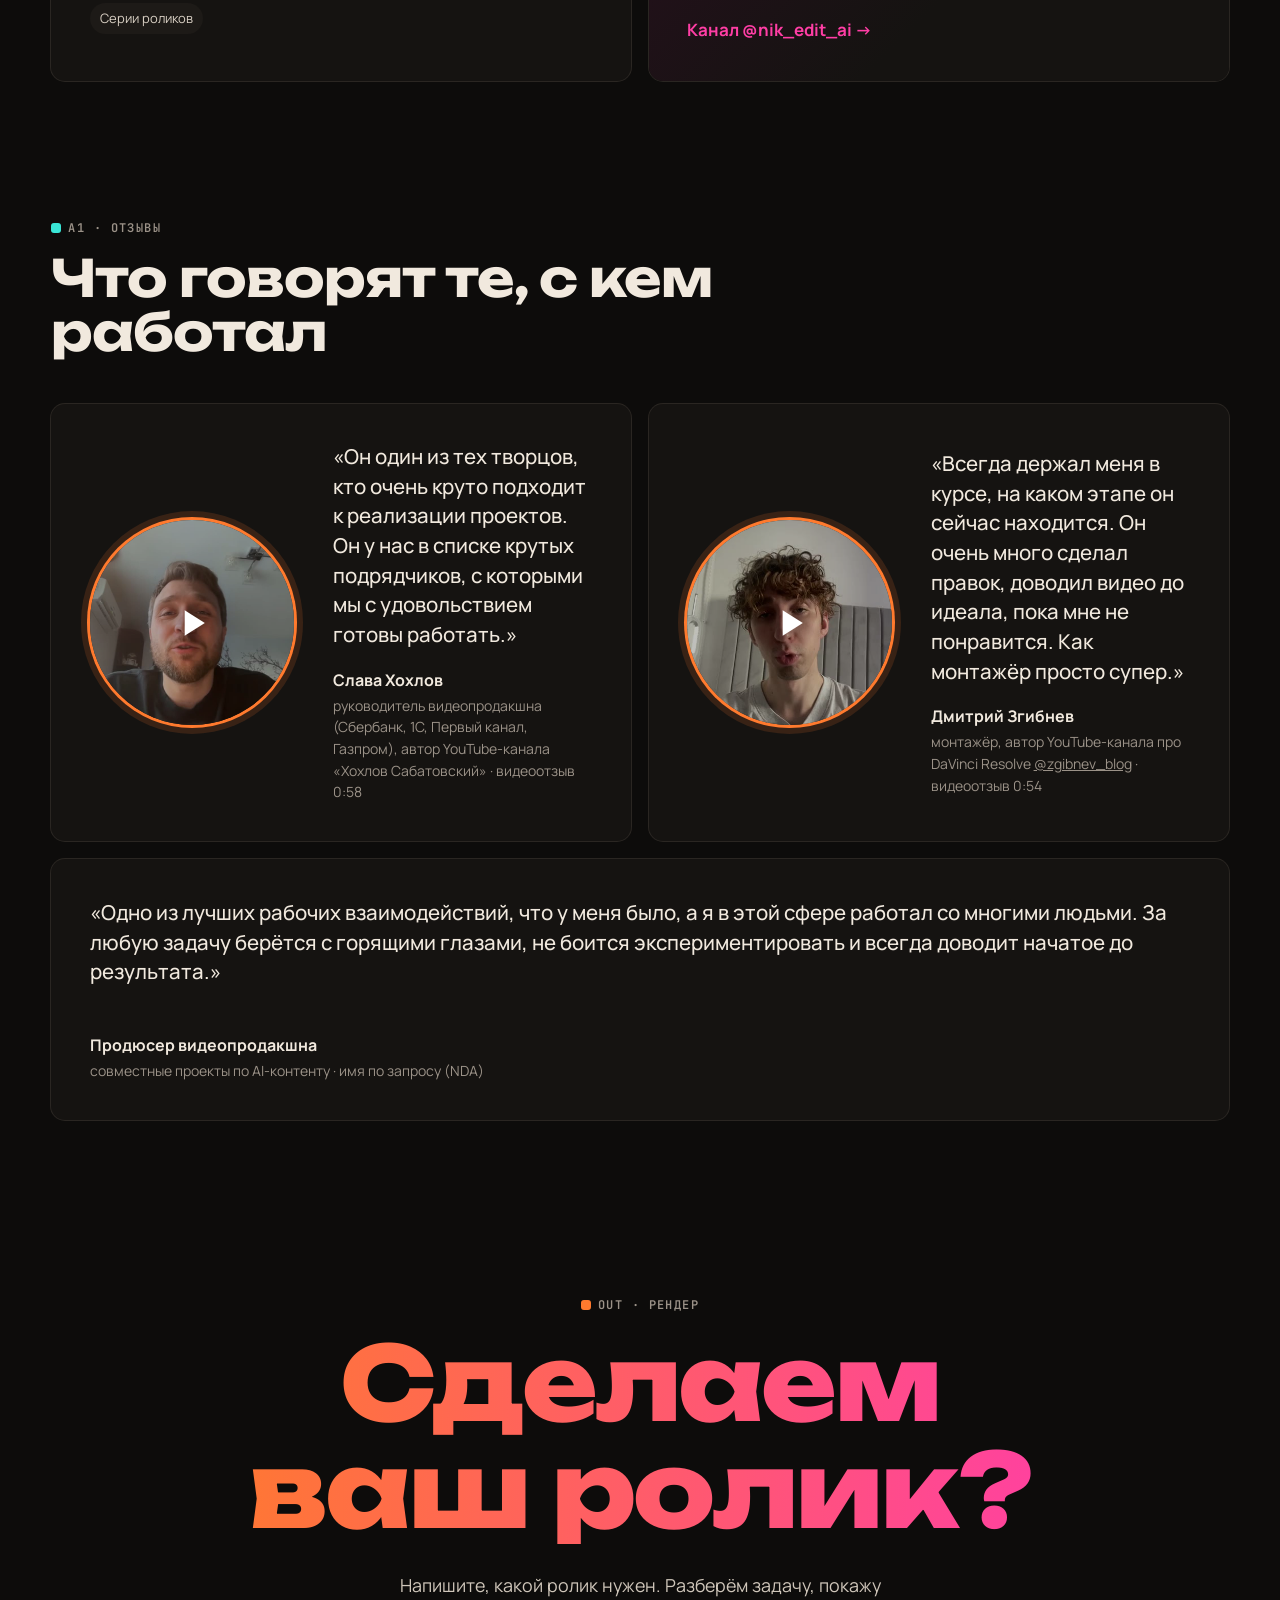
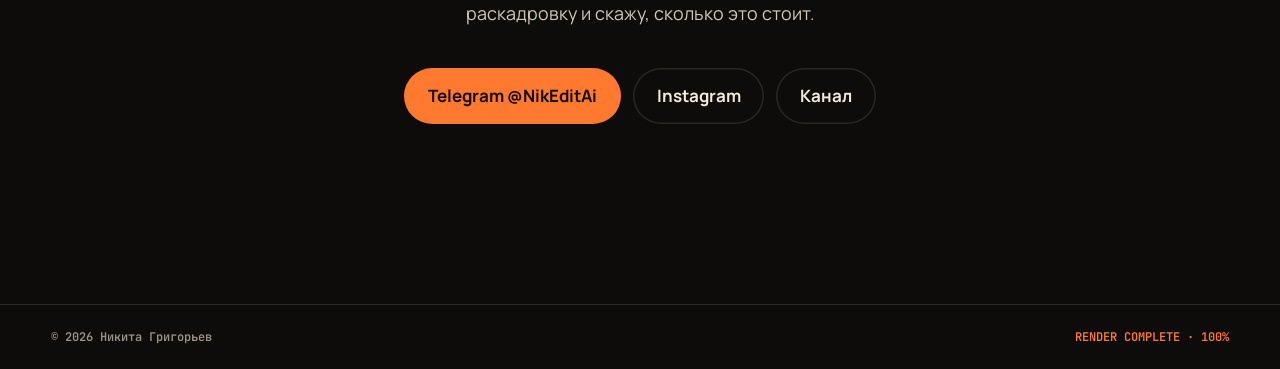
==== commit eb945c0e: "Работы по разделам: реклама, AI × Реальность, полностью AI, монтаж, обучение - ленты вместо общей се" ====
--- a/index.html
+++ b/index.html
@@ -16,7 +16,7 @@
 <link rel="preconnect" href="https://fonts.googleapis.com">
 <link rel="preconnect" href="https://fonts.gstatic.com" crossorigin>
 <link href="https://fonts.googleapis.com/css2?family=Unbounded:wght@500;700;800&family=Manrope:wght@400;500;600;700&family=JetBrains+Mono:wght@400;600&display=swap" rel="stylesheet">
-<link rel="stylesheet" href="style.css?v=9">
+<link rel="stylesheet" href="style.css?v=10">
 </head>
 <body>
 
@@ -82,21 +82,22 @@
   </div>
 </section>
 
-<!-- РАБОТЫ -->
+<!-- РАБОТЫ: разделы по тому, что заказывают -->
 <section class="section" id="works">
   <div class="sec-head">
     <p class="track-label"><span class="dot dot-v1"></span>V1 · Работы</p>
-    <h2>Реальные кадры, генерации и монтаж, который их склеивает</h2>
-  </div>
-  <div class="filters" role="tablist" aria-label="Фильтр работ">
-    <button class="chip is-on" data-filter="all" role="tab" aria-selected="true">Все</button>
-    <button class="chip" data-filter="air" role="tab" aria-selected="false">AI × Реальность</button>
-    <button class="chip" data-filter="ads" role="tab" aria-selected="false">Реклама</button>
-    <button class="chip" data-filter="ai" role="tab" aria-selected="false">Полностью AI</button>
-    <button class="chip" data-filter="edit" role="tab" aria-selected="false">Монтаж</button>
-    <button class="chip" data-filter="learn" role="tab" aria-selected="false">Обучение</button>
-  </div>
-  <div class="grid" id="grid"></div>
+    <h2>Что я делаю</h2>
+    <p class="sec-sub">Пять направлений - выберите нужное. Ленту можно листать, ролик открывается со звуком по нажатию.</p>
+  </div>
+  <nav class="cats" id="cats" aria-label="Разделы работ"></nav>
+  <div id="groups"></div>
+  <div class="works-cta">
+    <div>
+      <h3>Нужен похожий ролик?</h3>
+      <p>Расскажите задачу - покажу раскадровку и скажу, сколько это стоит.</p>
+    </div>
+    <a href="https://t.me/NikEditAi" class="btn" target="_blank" rel="noopener">Написать в Telegram</a>
+  </div>
 </section>
 
 <!-- ПОДХОД -->
@@ -241,7 +242,7 @@
   </div>
 </dialog>
 
-<script src="works.js?v=9"></script>
-<script src="app.js?v=9"></script>
+<script src="works.js?v=10"></script>
+<script src="app.js?v=10"></script>
 </body>
 </html>
--- a/style.css
+++ b/style.css
@@ -392,3 +392,86 @@
 /* Кнопка «полный урок в Telegram» в плеере урока */
 .player-tg { margin: 4px 0 22px; background: linear-gradient(90deg, var(--real), var(--ai)); color: #fff; }
 .player-tg:hover { box-shadow: 0 10px 30px -10px var(--ai); }
+
+/* ---------- Работы v2: разделы с лентами ---------- */
+.cats { display: flex; flex-wrap: wrap; gap: 8px; margin: -12px 0 48px; }
+.cat {
+  display: inline-flex; align-items: center; gap: 10px; padding: .65em 1.1em; border-radius: 999px;
+  font-size: 15px; font-weight: 600; color: var(--text); text-decoration: none;
+  box-shadow: inset 0 0 0 1.5px var(--line); transition: box-shadow .2s, background .2s;
+}
+.cat span { font: 600 12px var(--mono); color: var(--muted); }
+.cat:hover { box-shadow: inset 0 0 0 1.5px var(--text); }
+
+.group { margin-bottom: 64px; opacity: 0; transform: translateY(20px); transition: opacity .7s, transform .7s; scroll-margin-top: 90px; }
+.group.in { opacity: 1; transform: none; }
+.group-head { display: grid; grid-template-columns: auto 1fr auto; align-items: end; gap: 6px 22px; margin-bottom: 22px; }
+.group-n { font: 800 44px/1 var(--display); color: transparent; -webkit-text-stroke: 1.5px var(--muted); }
+.group-title h3 { font-size: clamp(22px, 2.4vw, 32px); }
+.group-title h3 small { font: 600 13px var(--mono); color: var(--muted); letter-spacing: .04em; margin-left: 8px; vertical-align: middle; }
+.group-title p { color: #cfc6ba; margin-top: 8px; max-width: 680px; font-size: 16px; }
+.group-arrows { display: flex; gap: 8px; }
+.group-arrows[hidden] { display: none; }
+.arr { width: 46px; height: 46px; border-radius: 50%; display: grid; place-items: center; box-shadow: inset 0 0 0 1.5px var(--line); transition: background .2s, box-shadow .2s; }
+.arr svg { width: 20px; height: 20px; stroke: var(--text); stroke-width: 2; fill: none; }
+.arr:hover:not(:disabled) { background: var(--text); }
+.arr:hover:not(:disabled) svg { stroke: var(--bg); }
+.arr:disabled { opacity: .3; cursor: default; }
+
+.rail {
+  display: flex; gap: 18px; overflow-x: auto; scroll-snap-type: x mandatory; scroll-padding-left: 2px;
+  padding: 4px 2px 14px; scrollbar-width: thin; scrollbar-color: var(--line) transparent;
+}
+.rail::-webkit-scrollbar { height: 6px; }
+.rail::-webkit-scrollbar-thumb { background: var(--line); border-radius: 3px; }
+
+.wk { --h: 420px; flex: none; width: calc(var(--h) * 9 / 16); scroll-snap-align: start; cursor: pointer; outline: none; }
+.wk.h { width: calc(var(--h) * 16 / 9 * .75); }  /* горизонталь: та же высота, кадр чуть подрезан по бокам */
+.wk-media { position: relative; height: var(--h); border-radius: var(--radius); overflow: hidden; background: var(--bg-2); box-shadow: 0 0 0 1px var(--line); }
+.wk-media img, .wk-media video { position: absolute; inset: 0; width: 100%; height: 100%; object-fit: cover; transition: transform .8s cubic-bezier(.2,.7,.2,1), opacity .4s; }
+.wk-media video { opacity: 0; }
+.wk.playing .wk-media video { opacity: 1; }
+.wk:hover .wk-media img, .wk:hover .wk-media video { transform: scale(1.04); }
+.wk:focus-visible .wk-media { box-shadow: 0 0 0 2px var(--real); }
+.wk-dur, .wk-badge { position: absolute; z-index: 2; font: 600 11px/1 var(--mono); padding: .6em .75em; border-radius: 6px; }
+.wk-dur { right: 10px; bottom: 10px; background: rgba(13,12,11,.75); color: var(--text); }
+.wk-badge { left: 10px; top: 10px; background: var(--ai); color: #fff; letter-spacing: .05em; text-transform: uppercase; font-size: 10px; }
+.wk-play {
+  position: absolute; z-index: 2; left: 50%; top: 50%; width: 58px; height: 58px; margin: -29px 0 0 -29px; border-radius: 50%;
+  display: grid; place-items: center; background: rgba(13,12,11,.55); backdrop-filter: blur(6px);
+  opacity: 0; transform: scale(.85); transition: opacity .25s, transform .25s;
+}
+.wk-play svg { width: 24px; height: 24px; fill: #fff; margin-left: 3px; }
+.wk:hover .wk-play, .wk:focus-visible .wk-play { opacity: 1; transform: none; }
+.wk-info { padding: 14px 4px 0; }
+.wk-tag { font: 600 11px var(--mono); letter-spacing: .06em; text-transform: uppercase; color: var(--muted); }
+.wk-info h4 { font: 700 18px/1.25 var(--display); letter-spacing: -.01em; margin-top: 6px; }
+.wk-info p { font-size: 14px; line-height: 1.45; color: #bdb4a8; margin-top: 6px;
+  display: -webkit-box; -webkit-line-clamp: 2; -webkit-box-orient: vertical; overflow: hidden; }
+.wk-case { display: inline-block; margin-top: 10px; font-size: 14px; font-weight: 700; color: var(--ai); text-decoration: none; }
+.wk-case:hover { text-decoration: underline; }
+
+.works-cta {
+  display: flex; align-items: center; justify-content: space-between; gap: 24px; flex-wrap: wrap;
+  padding: clamp(24px, 3vw, 40px); border-radius: var(--radius);
+  background: radial-gradient(120% 140% at 100% 100%, rgba(255,62,165,.22), transparent 60%),
+              radial-gradient(90% 120% at 0% 0%, rgba(255,122,46,.18), transparent 60%), var(--bg-2);
+  box-shadow: inset 0 0 0 1px var(--line);
+}
+.works-cta h3 { font-size: clamp(22px, 2.6vw, 34px); }
+.works-cta p { color: #cfc6ba; margin-top: 8px; }
+
+@media (max-width: 860px) {
+  .wk { --h: 340px; }
+  .group-head { grid-template-columns: auto 1fr; }
+  .group-arrows { display: none; }
+  .group-n { font-size: 34px; }
+  .rail { margin: 0 calc(var(--gut) * -1); padding-left: var(--gut); padding-right: var(--gut); scroll-padding-left: var(--gut); }
+}
+@media (max-width: 560px) {
+  .wk { --h: 300px; }
+  .cats { margin-bottom: 36px; }
+  .cat { font-size: 14px; }
+  .wk-info h4 { font-size: 16px; }
+}
+@media (prefers-reduced-motion: reduce) { .group { opacity: 1; transform: none; } }
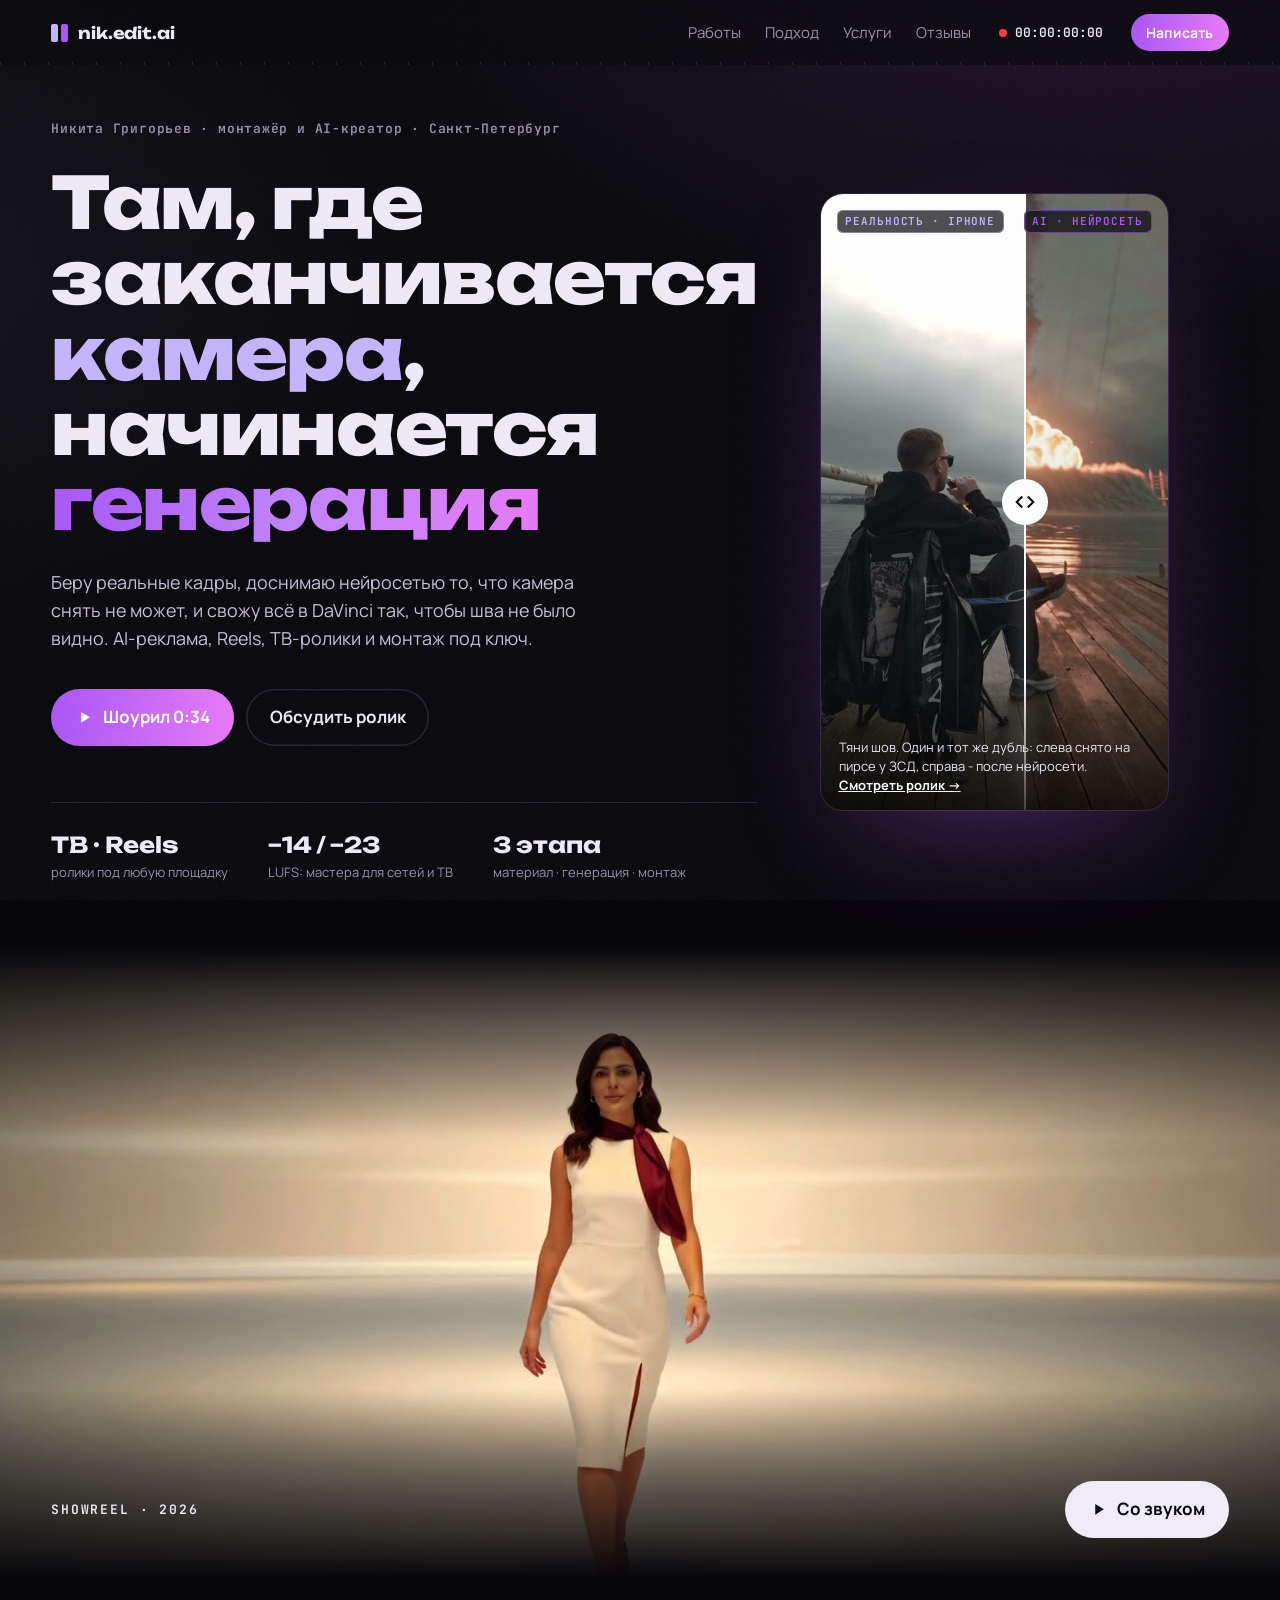
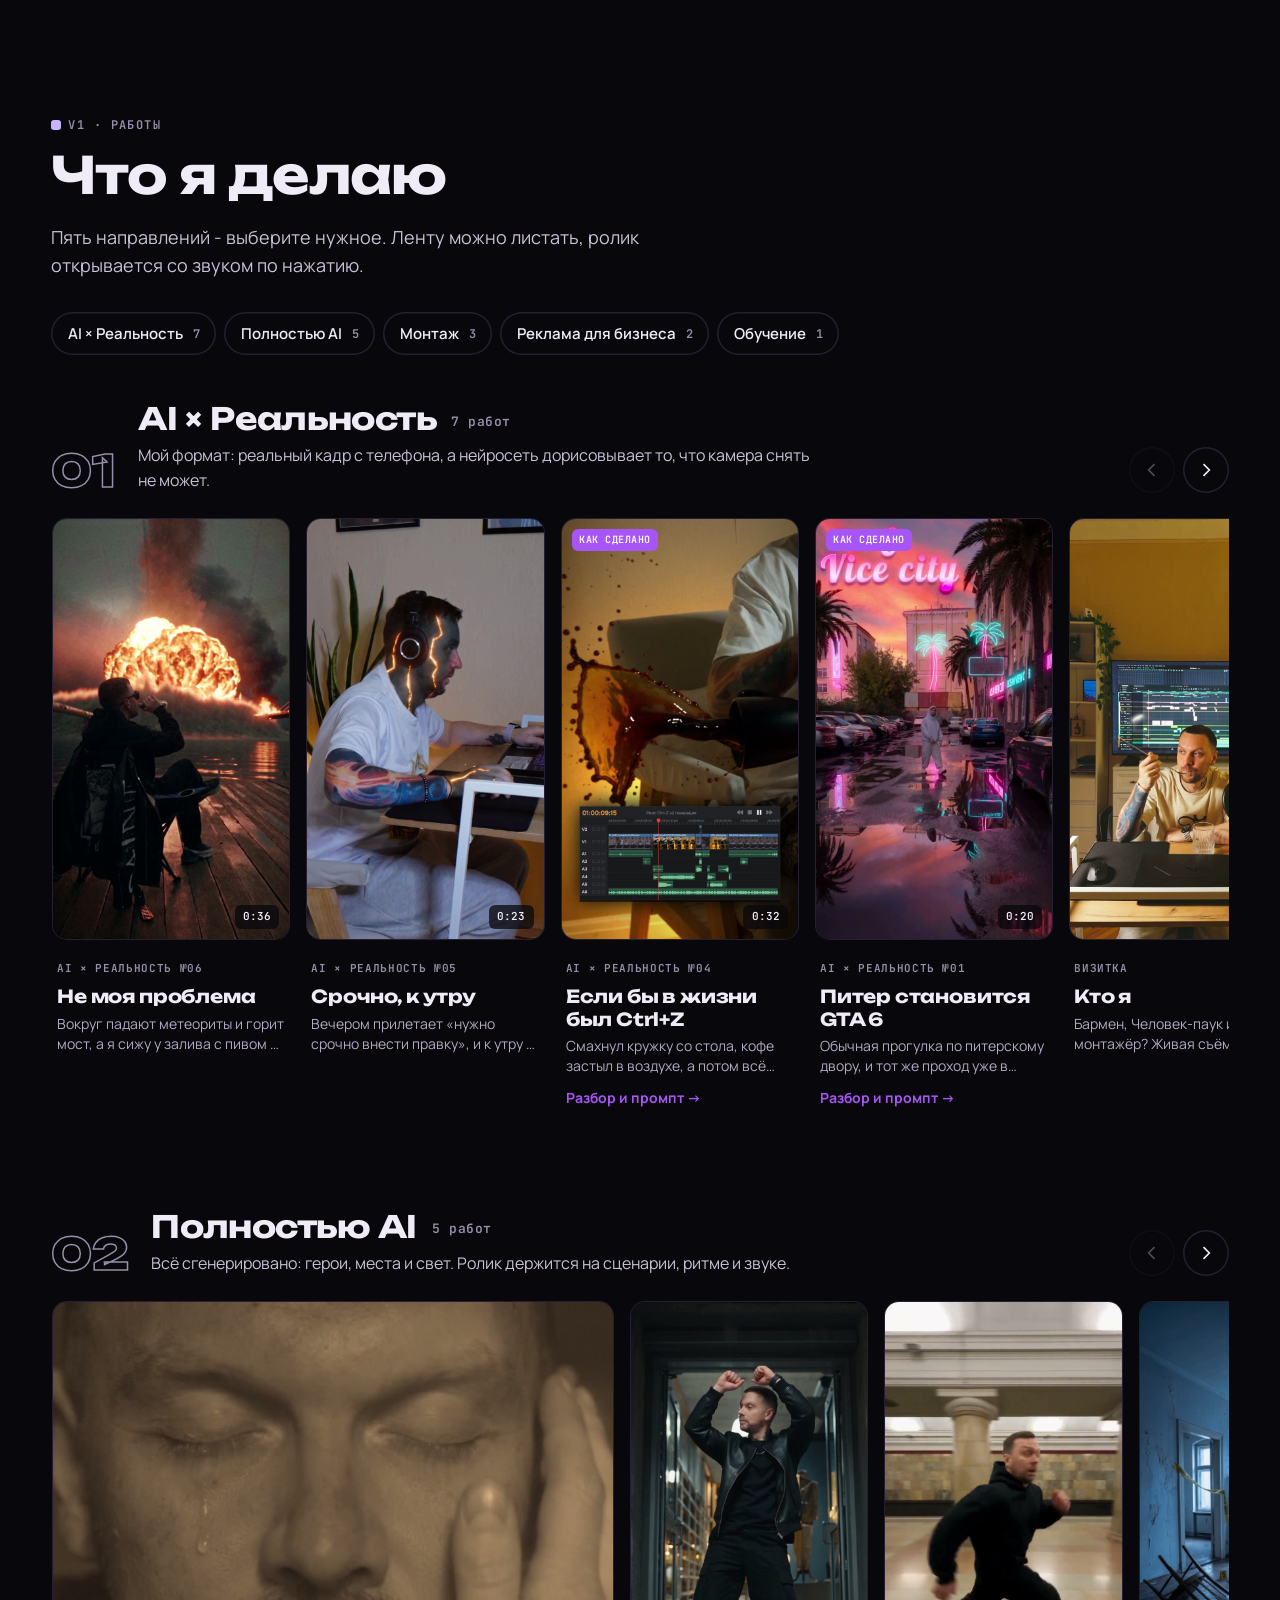
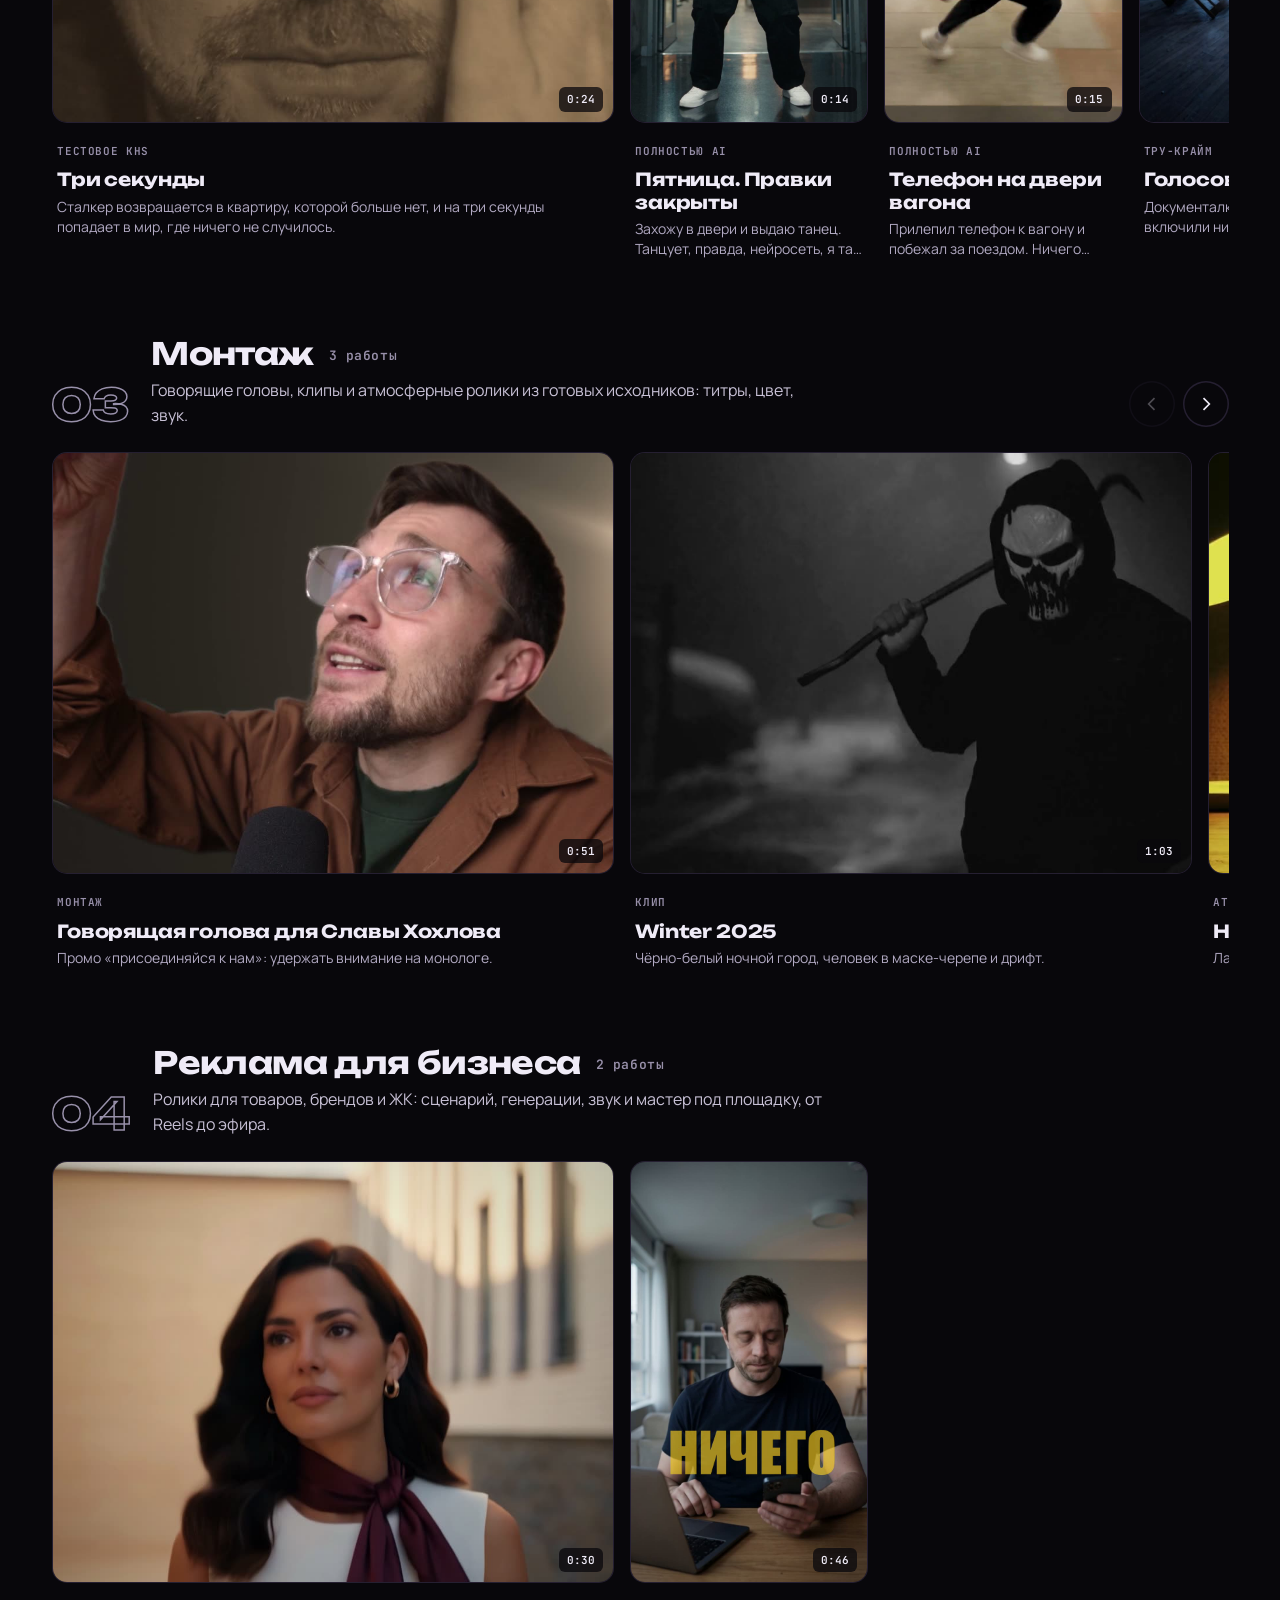
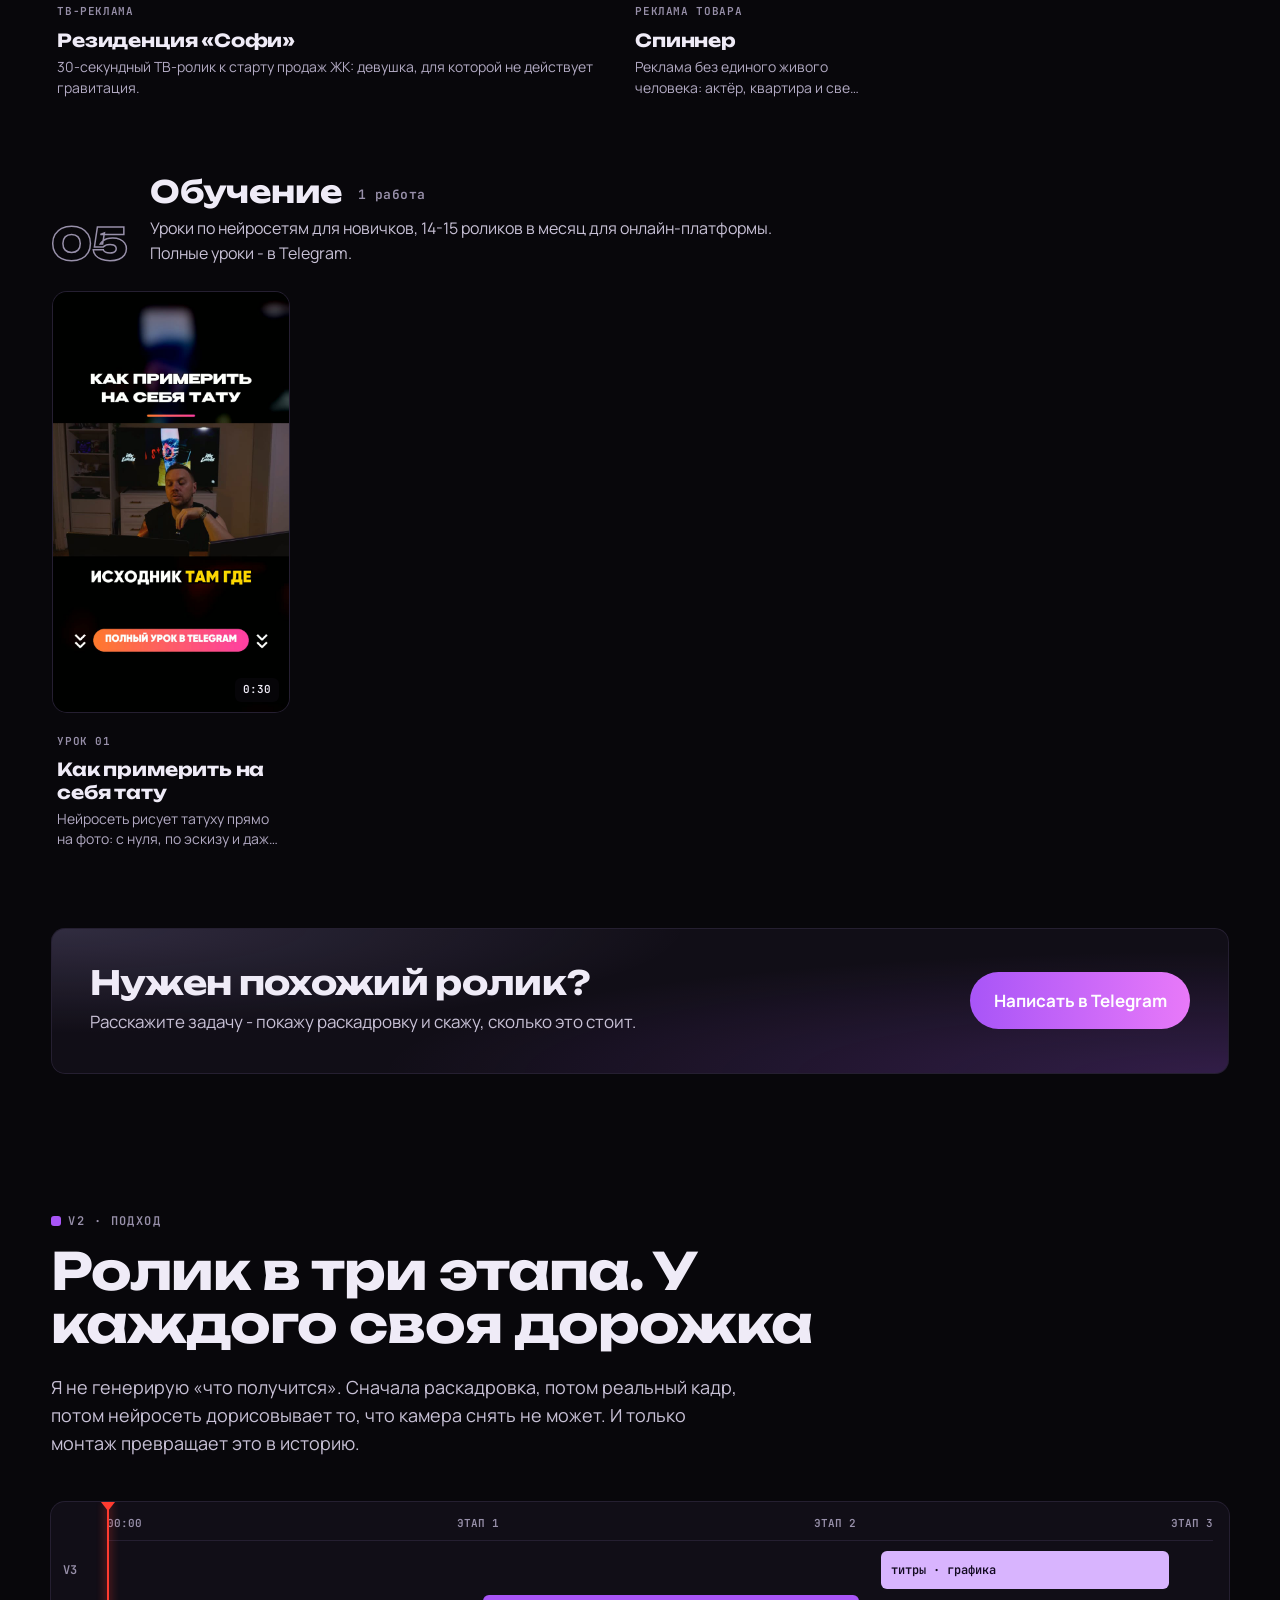
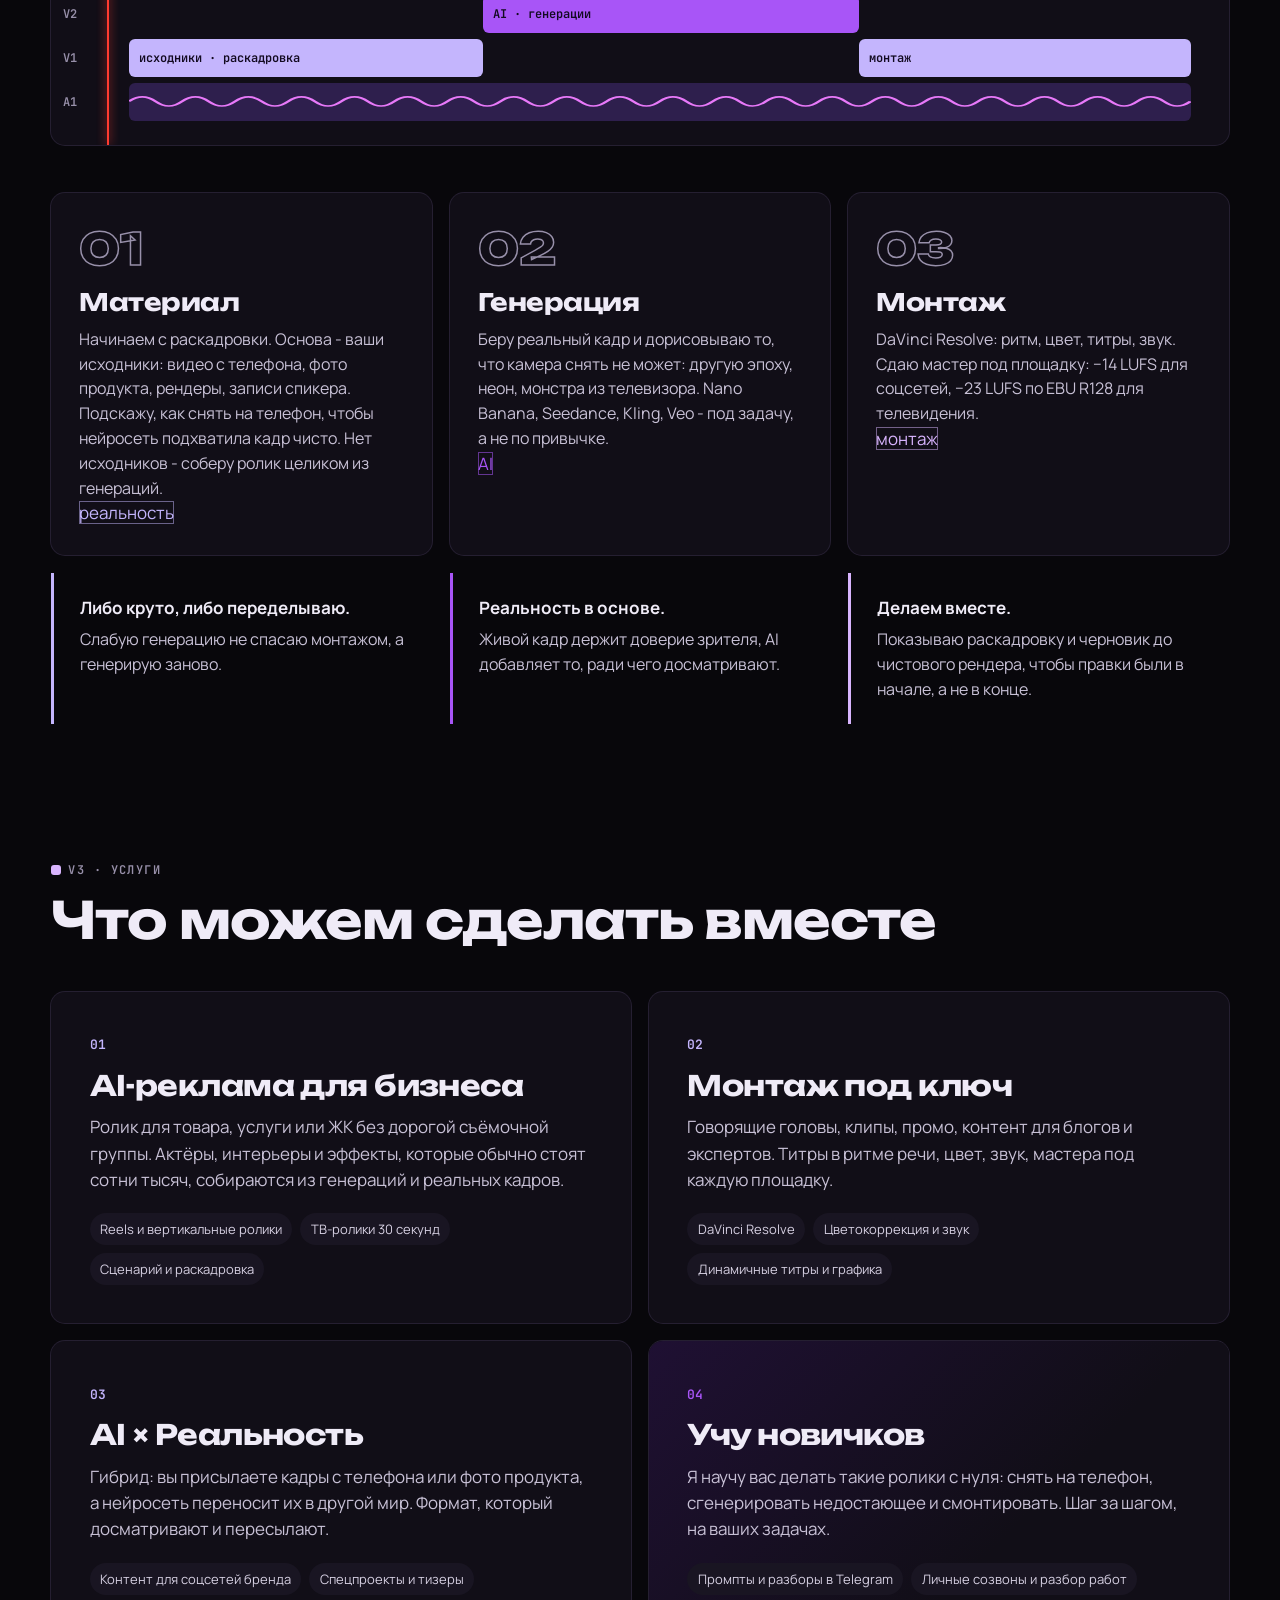
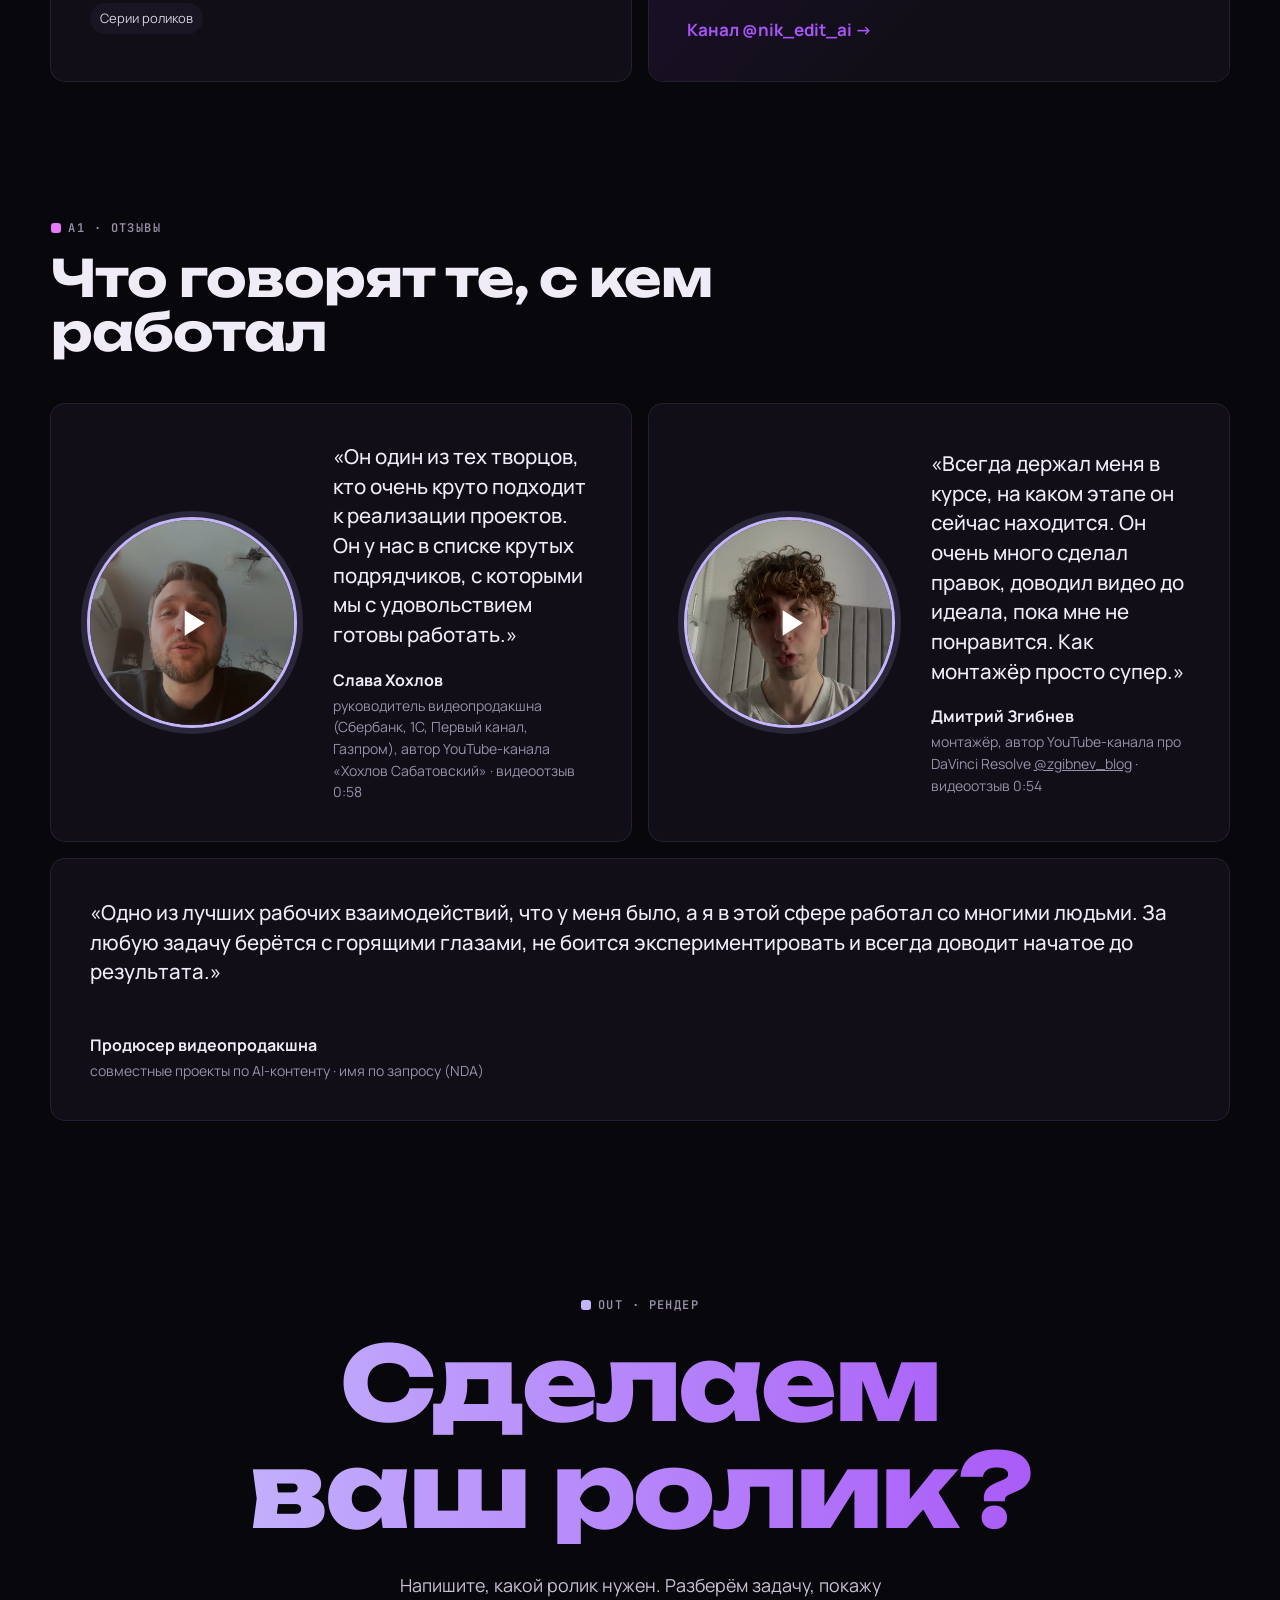
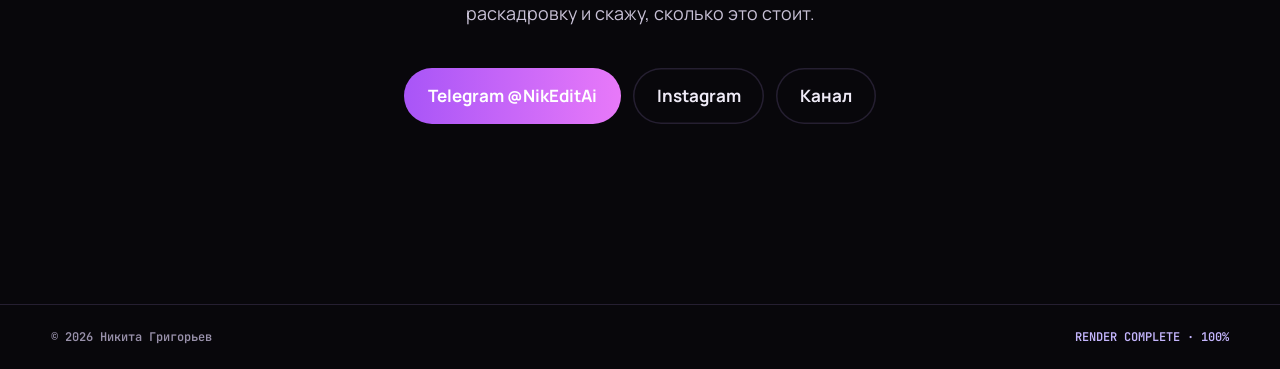
==== commit f6f8b54b: "Первый экран: шторка на видео «Не моя проблема»; реклама ниже; палитра чёрный + фиолетовый" ====
--- a/index.html
+++ b/index.html
@@ -11,12 +11,12 @@
 <meta property="og:url" content="https://nik-edit-ai.github.io/">
 <meta property="og:type" content="website">
 <meta name="twitter:card" content="summary_large_image">
-<meta name="theme-color" content="#0d0c0b">
-<link rel="icon" href="data:image/svg+xml,%3Csvg xmlns='http://www.w3.org/2000/svg' viewBox='0 0 32 32'%3E%3Crect width='32' height='32' rx='7' fill='%230d0c0b'/%3E%3Crect x='7' y='8' width='8' height='16' rx='2' fill='%23ff7a2e'/%3E%3Crect x='17' y='8' width='8' height='16' rx='2' fill='%23ff3ea5'/%3E%3C/svg%3E">
+<meta name="theme-color" content="#08070b">
+<link rel="icon" href="data:image/svg+xml,%3Csvg xmlns='http://www.w3.org/2000/svg' viewBox='0 0 32 32'%3E%3Crect width='32' height='32' rx='7' fill='%2308070b'/%3E%3Crect x='7' y='8' width='8' height='16' rx='2' fill='%23c4b5fd'/%3E%3Crect x='17' y='8' width='8' height='16' rx='2' fill='%23a855f7'/%3E%3C/svg%3E">
 <link rel="preconnect" href="https://fonts.googleapis.com">
 <link rel="preconnect" href="https://fonts.gstatic.com" crossorigin>
 <link href="https://fonts.googleapis.com/css2?family=Unbounded:wght@500;700;800&family=Manrope:wght@400;500;600;700&family=JetBrains+Mono:wght@400;600&display=swap" rel="stylesheet">
-<link rel="stylesheet" href="style.css?v=10">
+<link rel="stylesheet" href="style.css?v=11">
 </head>
 <body>
 
@@ -57,17 +57,16 @@
     </ul>
   </div>
 
-  <figure class="seam" id="seam" aria-label="Сравнение: реальный кадр и тот же кадр после нейросети">
-    <img src="media/hero-ai.jpg" alt="Тот же двор в стиле Vice City: неон, пальмы, розовый закат" class="seam-ai" draggable="false">
-    <div class="seam-real" id="seamReal">
-      <img src="media/hero-real.jpg" alt="Двор в Петербурге, снято на iPhone" draggable="false">
-    </div>
+  <figure class="seam" id="seam" aria-label="Сравнение: реальный дубль и тот же дубль после нейросети">
+    <!-- hero-nmp.mp4: слева реальная съёмка, справа тот же дубль после нейросети (480x854 каждая половина), рисуем на canvas по шву -->
+    <video id="seamVideo" src="media/hero-nmp.mp4" poster="media/hero-nmp.jpg" muted loop playsinline autoplay preload="auto" aria-hidden="true"></video>
+    <canvas id="seamCanvas" width="480" height="854"></canvas>
     <div class="seam-line" id="seamLine"><span class="seam-knob" aria-hidden="true">
       <svg viewBox="0 0 24 24"><path d="M9 6l-6 6 6 6M15 6l6 6-6 6"/></svg></span></div>
     <span class="tag tag-real seam-tag-l">Реальность · iPhone</span>
-    <span class="tag tag-ai seam-tag-r">AI · Vice City</span>
+    <span class="tag tag-ai seam-tag-r">AI · нейросеть</span>
     <input type="range" min="0" max="100" value="50" id="seamRange" class="seam-range" aria-label="Положение шва между реальностью и AI">
-    <figcaption>Тяни шов. Один и тот же кадр: слева снято во дворе в Питере, справа - после нейросети. <a href="#" data-play="gta">Смотреть ролик →</a></figcaption>
+    <figcaption>Тяни шов. Один и тот же дубль: слева снято на пирсе у ЗСД, справа - после нейросети. <a href="#" data-play="nemoya">Смотреть ролик →</a></figcaption>
   </figure>
 </section>
 
@@ -242,7 +241,7 @@
   </div>
 </dialog>
 
-<script src="works.js?v=10"></script>
-<script src="app.js?v=10"></script>
+<script src="works.js?v=11"></script>
+<script src="app.js?v=11"></script>
 </body>
 </html>
--- a/style.css
+++ b/style.css
@@ -1,15 +1,15 @@
 :root {
   color-scheme: dark;
-  --bg: #0d0c0b;
-  --bg-2: #151311;
-  --bg-3: #1d1a17;
-  --line: #2a2622;
-  --text: #f1e9de;
-  --muted: #9b9288;
-  --real: #ff7a2e;      /* реальность: тёплый киношный оранжевый */
-  --ai: #ff3ea5;        /* AI: неон из Vice City */
-  --ai-2: #39e6d6;
-  --edit: #f2c14e;      /* монтаж: жёлтый маркер Resolve */
+  --bg: #08070b;
+  --bg-2: #110e17;
+  --bg-3: #191522;
+  --line: #251f31;
+  --text: #efebf7;
+  --muted: #9890aa;
+  --real: #c4b5fd;      /* реальность: светлый лиловый */
+  --ai: #a855f7;        /* AI: неоновый фиолетовый */
+  --ai-2: #e879f9;
+  --edit: #d8b4fe;      /* монтаж: мягкий сиреневый */
   --radius: 14px;
   --gut: clamp(16px, 4vw, 56px);
   --display: "Unbounded", system-ui, sans-serif;
@@ -39,10 +39,10 @@
 .btn {
   display: inline-flex; align-items: center; gap: .55em;
   padding: .9em 1.4em; border-radius: 999px;
-  background: var(--real); color: #140a04; font-weight: 700; text-decoration: none;
+  background: linear-gradient(90deg, var(--ai), var(--ai-2)); color: #fff; font-weight: 700; text-decoration: none;
   transition: transform .2s, box-shadow .2s, background .2s;
 }
-.btn:hover { transform: translateY(-2px); box-shadow: 0 10px 30px -10px var(--real); }
+.btn:hover { transform: translateY(-2px); box-shadow: 0 12px 34px -10px var(--ai); }
 .btn svg { width: 1.1em; height: 1.1em; fill: currentColor; }
 .btn-ghost { background: transparent; color: var(--text); box-shadow: inset 0 0 0 1.5px var(--line); }
 .btn-ghost:hover { box-shadow: inset 0 0 0 1.5px var(--text); }
@@ -51,11 +51,11 @@
 
 .tag {
   display: inline-block; font: 600 11px/1 var(--mono); letter-spacing: .08em; text-transform: uppercase;
-  padding: .55em .8em; border-radius: 6px; background: rgba(13,12,11,.72); backdrop-filter: blur(6px);
-}
-.tag-real { color: var(--real); box-shadow: inset 0 0 0 1px rgba(255,122,46,.5); }
-.tag-ai { color: var(--ai); box-shadow: inset 0 0 0 1px rgba(255,62,165,.55); }
-.tag-edit { color: var(--edit); box-shadow: inset 0 0 0 1px rgba(242,193,78,.5); }
+  padding: .55em .8em; border-radius: 6px; background: rgba(8,7,11,.72); backdrop-filter: blur(6px);
+}
+.tag-real { color: var(--real); box-shadow: inset 0 0 0 1px rgba(196,181,253,.5); }
+.tag-ai { color: var(--ai); box-shadow: inset 0 0 0 1px rgba(168,85,247,.55); }
+.tag-edit { color: var(--edit); box-shadow: inset 0 0 0 1px rgba(216,180,254,.5); }
 
 .track-label {
   display: flex; align-items: center; gap: .6em;
@@ -73,7 +73,7 @@
   position: fixed; inset: 0 0 auto; z-index: 50;
   display: flex; align-items: center; gap: 28px;
   padding: 14px var(--gut);
-  background: rgba(13,12,11,.78); backdrop-filter: blur(14px);
+  background: rgba(8,7,11,.78); backdrop-filter: blur(14px);
 }
 .logo { display: flex; align-items: center; gap: 10px; font: 700 16px var(--display); text-decoration: none; letter-spacing: -.01em; }
 .logo-mark { display: flex; gap: 3px; }
@@ -101,10 +101,10 @@
 .hero h1 { font-size: clamp(38px, 5.6vw, 84px); font-weight: 800; }
 .w-real { color: var(--real); }
 .w-ai {
-  background: linear-gradient(90deg, var(--ai), #ff7ad0 50%, var(--ai-2));
+  background: linear-gradient(90deg, var(--ai), #c084fc 50%, var(--ai-2));
   -webkit-background-clip: text; background-clip: text; color: transparent;
 }
-.lead { font-size: clamp(17px, 1.4vw, 20px); color: #cfc6ba; max-width: 560px; margin-top: 28px; }
+.lead { font-size: clamp(17px, 1.4vw, 20px); color: #c8c1d6; max-width: 560px; margin-top: 28px; }
 .hero-cta { display: flex; flex-wrap: wrap; gap: 12px; margin-top: 36px; }
 .hero-facts { list-style: none; display: flex; flex-wrap: wrap; gap: 14px 40px; margin-top: 56px; padding-top: 28px; border-top: 1px solid var(--line); }
 .hero-facts b { display: block; font: 700 22px var(--display); }
@@ -114,7 +114,7 @@
 .seam {
   position: relative; aspect-ratio: 9 / 16; max-height: 78vh; width: 100%; justify-self: center;
   border-radius: 22px; overflow: hidden; user-select: none; touch-action: pan-y;
-  box-shadow: 0 40px 120px -40px rgba(255,62,165,.45), 0 0 0 1px var(--line);
+  box-shadow: 0 40px 120px -40px rgba(168,85,247,.45), 0 0 0 1px var(--line);
   --pos: 50%;
 }
 .seam img { position: absolute; inset: 0; width: 100%; height: 100%; object-fit: cover; }
@@ -130,7 +130,7 @@
 .seam-range { position: absolute; inset: 0; width: 100%; height: 100%; opacity: 0; cursor: ew-resize; margin: 0; }
 .seam figcaption {
   position: absolute; left: 0; right: 0; bottom: 0; padding: 60px 18px 16px;
-  font-size: 13px; line-height: 1.45; color: #e9e1d6;
+  font-size: 13px; line-height: 1.45; color: #ebe6f4;
   background: linear-gradient(transparent, rgba(0,0,0,.75)); pointer-events: none;
 }
 .seam figcaption a { color: #fff; font-weight: 700; pointer-events: auto; position: relative; z-index: 2; }
@@ -151,7 +151,7 @@
 .section { padding: clamp(80px, 11vw, 150px) var(--gut) 0; max-width: 1440px; margin: 0 auto; }
 .sec-head { max-width: 900px; margin-bottom: 44px; }
 .sec-head h2 { font-size: clamp(30px, 4vw, 56px); }
-.sec-sub { color: #cfc6ba; margin-top: 22px; max-width: 700px; font-size: 18px; }
+.sec-sub { color: #c8c1d6; margin-top: 22px; max-width: 700px; font-size: 18px; }
 
 /* ---------- Фильтры и сетка работ ---------- */
 .filters { display: flex; flex-wrap: wrap; gap: 8px; margin-bottom: 32px; }
@@ -177,10 +177,10 @@
 .card:hover img, .card:hover video { transform: scale(1.04); }
 .card::after { content: ""; position: absolute; inset: 0; background: linear-gradient(180deg, transparent 45%, rgba(0,0,0,.85)); z-index: 1; }
 .card-top { position: absolute; top: 12px; left: 12px; right: 12px; z-index: 2; display: flex; justify-content: space-between; gap: 8px; }
-.card-dur { font: 600 11px var(--mono); padding: .55em .7em; border-radius: 6px; background: rgba(13,12,11,.72); }
+.card-dur { font: 600 11px var(--mono); padding: .55em .7em; border-radius: 6px; background: rgba(8,7,11,.72); }
 .card-body { position: absolute; left: 0; right: 0; bottom: 0; z-index: 2; padding: 18px; }
 .card-body h3 { font-size: clamp(17px, 1.5vw, 22px); }
-.card-body p { font-size: 14px; line-height: 1.45; color: #d8cfc3; margin-top: 8px; max-height: 0; opacity: 0; overflow: hidden; transition: max-height .4s, opacity .4s; }
+.card-body p { font-size: 14px; line-height: 1.45; color: #d6d0e2; margin-top: 8px; max-height: 0; opacity: 0; overflow: hidden; transition: max-height .4s, opacity .4s; }
 .card:hover .card-body p, .card:focus-visible .card-body p { max-height: 90px; opacity: 1; }
 .card:focus-visible { outline: 2px solid var(--real); outline-offset: 3px; }
 /* горизонтальные карточки: высота как у вертикальной в том же ряду */
@@ -191,13 +191,13 @@
   aspect-ratio: auto; min-height: 280px; text-decoration: none;
   display: flex; flex-direction: column; justify-content: space-between; align-items: flex-start; gap: 20px;
   padding: clamp(20px, 3vw, 40px);
-  background: radial-gradient(120% 90% at 100% 100%, rgba(255,62,165,.28), transparent 60%),
-              radial-gradient(90% 80% at 0% 0%, rgba(255,122,46,.22), transparent 60%), var(--bg-2);
+  background: radial-gradient(120% 90% at 100% 100%, rgba(168,85,247,.28), transparent 60%),
+              radial-gradient(90% 80% at 0% 0%, rgba(196,181,253,.22), transparent 60%), var(--bg-2);
   box-shadow: inset 0 0 0 1.5px var(--line);
 }
 .card-cta::after { display: none; }
 .card-cta h3 { font-size: clamp(24px, 3vw, 44px); max-width: 14ch; }
-.card-cta p { color: #cfc6ba; margin-top: 12px; }
+.card-cta p { color: #c8c1d6; margin-top: 12px; }
 .card-cta:hover { box-shadow: inset 0 0 0 1.5px var(--ai); }
 .card-cta.tall { aspect-ratio: 9 / 16; }
 .card-cta.tall h3 { font-size: clamp(20px, 2.2vw, 28px); }
@@ -213,7 +213,7 @@
 .tl-clip {
   position: absolute; top: 0; bottom: 0; left: var(--s); width: var(--w);
   border-radius: 6px; padding: 0 10px; display: flex; align-items: center;
-  font: 600 12px var(--mono); color: #140a04; white-space: nowrap; overflow: hidden;
+  font: 600 12px var(--mono); color: #120a20; white-space: nowrap; overflow: hidden;
   transform-origin: left; transform: scaleX(0); transition: transform .9s cubic-bezier(.2,.7,.2,1);
 }
 .tl.in .tl-clip { transform: none; }
@@ -223,7 +223,7 @@
 .c-real { background: var(--real); }
 .c-ai { background: var(--ai); }
 .c-text { background: var(--edit); }
-.c-audio { background: #1f4d49; color: var(--ai-2); padding: 0; }
+.c-audio { background: #2e1f4d; color: var(--ai-2); padding: 0; }
 .c-audio svg { width: 100%; height: 60%; stroke: var(--ai-2); stroke-width: 1.4; fill: none; }
 .tl-head { position: absolute; top: 0; bottom: 0; left: 56px; width: 2px; background: #ff3b30; box-shadow: 0 0 10px #ff3b30; }
 .tl-head::before { content: ""; position: absolute; top: 0; left: -6px; border: 7px solid transparent; border-top: 9px solid #ff3b30; }
@@ -232,11 +232,11 @@
 .step { position: relative; padding: 28px; border-radius: var(--radius); background: var(--bg-2); box-shadow: 0 0 0 1px var(--line); }
 .step-n { font: 800 44px var(--display); color: transparent; -webkit-text-stroke: 1.5px var(--muted); }
 .step h3 { font-size: 24px; margin: 14px 0 12px; }
-.step p { color: #cfc6ba; font-size: 16px; }
+.step p { color: #c8c1d6; font-size: 16px; }
 .step-tag { margin-top: 20px; }
 
 .rules { display: grid; grid-template-columns: repeat(3, 1fr); gap: 18px; margin-top: 18px; }
-.rule { padding: 22px 26px; border-left: 3px solid var(--real); color: #cfc6ba; font-size: 16px; }
+.rule { padding: 22px 26px; border-left: 3px solid var(--real); color: #c8c1d6; font-size: 16px; }
 .rule:nth-child(2) { border-color: var(--ai); }
 .rule:nth-child(3) { border-color: var(--edit); }
 .rule b { display: block; color: var(--text); margin-bottom: 6px; font-size: 17px; }
@@ -247,10 +247,10 @@
 .svc:hover { box-shadow: 0 0 0 1px var(--real); transform: translateY(-3px); }
 .svc-i { font: 600 13px var(--mono); color: var(--real); }
 .svc h3 { font-size: clamp(22px, 2.2vw, 30px); margin: 14px 0; }
-.svc p { color: #cfc6ba; }
+.svc p { color: #c8c1d6; }
 .svc ul { list-style: none; margin-top: 20px; display: flex; flex-wrap: wrap; gap: 8px; }
-.svc li { font-size: 13px; padding: .45em .8em; border-radius: 999px; background: var(--bg-3); color: #d8cfc3; }
-.svc-learn { background: linear-gradient(135deg, #2a0f1f, var(--bg-2) 60%); }
+.svc li { font-size: 13px; padding: .45em .8em; border-radius: 999px; background: var(--bg-3); color: #d6d0e2; }
+.svc-learn { background: linear-gradient(135deg, #1f1033, var(--bg-2) 60%); }
 .svc-learn .svc-i { color: var(--ai); }
 .svc-learn:hover { box-shadow: 0 0 0 1px var(--ai); }
 .link { display: inline-block; margin-top: 22px; font-weight: 700; color: var(--ai); text-decoration: none; }
@@ -262,7 +262,7 @@
 .rev-who a:hover { color: var(--text); }
 .rev { padding: clamp(24px, 3vw, 40px); border-radius: var(--radius); background: var(--bg-2); box-shadow: 0 0 0 1px var(--line); display: flex; flex-direction: column; justify-content: space-between; gap: 28px; }
 .rev-video { flex-direction: row; align-items: center; gap: clamp(20px, 3vw, 40px); }
-.rev-circle { position: relative; flex: none; width: clamp(140px, 16vw, 210px); aspect-ratio: 1; border-radius: 50%; overflow: hidden; box-shadow: 0 0 0 3px var(--real), 0 0 0 9px rgba(255,122,46,.15); }
+.rev-circle { position: relative; flex: none; width: clamp(140px, 16vw, 210px); aspect-ratio: 1; border-radius: 50%; overflow: hidden; box-shadow: 0 0 0 3px var(--real), 0 0 0 9px rgba(196,181,253,.15); }
 .rev-circle img { width: 100%; height: 100%; object-fit: cover; transition: transform .5s; }
 .rev-circle:hover img { transform: scale(1.06); }
 .rev-play { position: absolute; inset: 0; display: grid; place-items: center; background: rgba(0,0,0,.25); }
@@ -291,7 +291,7 @@
 .player-media.square video { border-radius: 50%; width: min(420px, 80vw); }
 .player-info { max-width: 360px; }
 .player-info h3 { font-size: 28px; margin: 14px 0 16px; }
-.player-info dl { display: grid; gap: 14px; font-size: 15px; color: #cfc6ba; }
+.player-info dl { display: grid; gap: 14px; font-size: 15px; color: #c8c1d6; }
 .player-info dt { font: 600 11px var(--mono); letter-spacing: .1em; text-transform: uppercase; color: var(--muted); margin-bottom: 4px; }
 .player-x { position: fixed; top: 16px; right: 20px; width: 48px; height: 48px; border-radius: 50%; font-size: 30px; line-height: 1; background: var(--bg-3); z-index: 2; }
 .player-x:hover { background: var(--real); color: var(--bg); }
@@ -339,14 +339,14 @@
 .case-back { display: inline-block; margin-bottom: 22px; font: 600 13px var(--mono); color: var(--muted); text-decoration: none; }
 .case-back:hover { color: var(--text); }
 .case-hero .eyebrow { margin-bottom: 20px; }
-.case-meta { display: grid; grid-template-columns: 1fr 1fr; gap: 24px; margin-top: 32px; padding-top: 24px; border-top: 1px solid var(--line); font-size: 15px; color: #cfc6ba; }
+.case-meta { display: grid; grid-template-columns: 1fr 1fr; gap: 24px; margin-top: 32px; padding-top: 24px; border-top: 1px solid var(--line); font-size: 15px; color: #c8c1d6; }
 .case-meta dt { font: 600 11px var(--mono); letter-spacing: .1em; text-transform: uppercase; color: var(--muted); margin-bottom: 6px; }
 .case-sec .sec-head { margin-bottom: 32px; }
 .case-steps { grid-template-columns: repeat(4, 1fr); }
 
 .prompt { border-radius: var(--radius); background: var(--bg-2); box-shadow: 0 0 0 1px var(--line); overflow: hidden; }
 .prompt-head { display: flex; justify-content: space-between; align-items: center; gap: 16px; padding: 14px 18px; border-bottom: 1px solid var(--line); font: 600 12px/1.4 var(--mono); color: var(--muted); }
-.prompt-copy { flex: none; padding: .55em 1em; border-radius: 999px; font: 600 12px var(--mono); color: var(--ai); box-shadow: inset 0 0 0 1px rgba(255,62,165,.55); }
+.prompt-copy { flex: none; padding: .55em 1em; border-radius: 999px; font: 600 12px var(--mono); color: var(--ai); box-shadow: inset 0 0 0 1px rgba(168,85,247,.55); }
 .prompt-copy:hover { background: var(--ai); color: var(--bg); }
 .prompt pre { margin: 0; padding: 20px 18px; font: 400 14px/1.65 var(--mono); color: var(--text); white-space: pre-wrap; overflow-wrap: anywhere; }
 .prompt-more { margin-top: 14px; }
@@ -409,7 +409,7 @@
 .group-n { font: 800 44px/1 var(--display); color: transparent; -webkit-text-stroke: 1.5px var(--muted); }
 .group-title h3 { font-size: clamp(22px, 2.4vw, 32px); }
 .group-title h3 small { font: 600 13px var(--mono); color: var(--muted); letter-spacing: .04em; margin-left: 8px; vertical-align: middle; }
-.group-title p { color: #cfc6ba; margin-top: 8px; max-width: 680px; font-size: 16px; }
+.group-title p { color: #c8c1d6; margin-top: 8px; max-width: 680px; font-size: 16px; }
 .group-arrows { display: flex; gap: 8px; }
 .group-arrows[hidden] { display: none; }
 .arr { width: 46px; height: 46px; border-radius: 50%; display: grid; place-items: center; box-shadow: inset 0 0 0 1.5px var(--line); transition: background .2s, box-shadow .2s; }
@@ -434,11 +434,11 @@
 .wk:hover .wk-media img, .wk:hover .wk-media video { transform: scale(1.04); }
 .wk:focus-visible .wk-media { box-shadow: 0 0 0 2px var(--real); }
 .wk-dur, .wk-badge { position: absolute; z-index: 2; font: 600 11px/1 var(--mono); padding: .6em .75em; border-radius: 6px; }
-.wk-dur { right: 10px; bottom: 10px; background: rgba(13,12,11,.75); color: var(--text); }
+.wk-dur { right: 10px; bottom: 10px; background: rgba(8,7,11,.75); color: var(--text); }
 .wk-badge { left: 10px; top: 10px; background: var(--ai); color: #fff; letter-spacing: .05em; text-transform: uppercase; font-size: 10px; }
 .wk-play {
   position: absolute; z-index: 2; left: 50%; top: 50%; width: 58px; height: 58px; margin: -29px 0 0 -29px; border-radius: 50%;
-  display: grid; place-items: center; background: rgba(13,12,11,.55); backdrop-filter: blur(6px);
+  display: grid; place-items: center; background: rgba(8,7,11,.55); backdrop-filter: blur(6px);
   opacity: 0; transform: scale(.85); transition: opacity .25s, transform .25s;
 }
 .wk-play svg { width: 24px; height: 24px; fill: #fff; margin-left: 3px; }
@@ -446,7 +446,7 @@
 .wk-info { padding: 14px 4px 0; }
 .wk-tag { font: 600 11px var(--mono); letter-spacing: .06em; text-transform: uppercase; color: var(--muted); }
 .wk-info h4 { font: 700 18px/1.25 var(--display); letter-spacing: -.01em; margin-top: 6px; }
-.wk-info p { font-size: 14px; line-height: 1.45; color: #bdb4a8; margin-top: 6px;
+.wk-info p { font-size: 14px; line-height: 1.45; color: #b2aac3; margin-top: 6px;
   display: -webkit-box; -webkit-line-clamp: 2; -webkit-box-orient: vertical; overflow: hidden; }
 .wk-case { display: inline-block; margin-top: 10px; font-size: 14px; font-weight: 700; color: var(--ai); text-decoration: none; }
 .wk-case:hover { text-decoration: underline; }
@@ -454,12 +454,12 @@
 .works-cta {
   display: flex; align-items: center; justify-content: space-between; gap: 24px; flex-wrap: wrap;
   padding: clamp(24px, 3vw, 40px); border-radius: var(--radius);
-  background: radial-gradient(120% 140% at 100% 100%, rgba(255,62,165,.22), transparent 60%),
-              radial-gradient(90% 120% at 0% 0%, rgba(255,122,46,.18), transparent 60%), var(--bg-2);
+  background: radial-gradient(120% 140% at 100% 100%, rgba(168,85,247,.22), transparent 60%),
+              radial-gradient(90% 120% at 0% 0%, rgba(196,181,253,.18), transparent 60%), var(--bg-2);
   box-shadow: inset 0 0 0 1px var(--line);
 }
 .works-cta h3 { font-size: clamp(22px, 2.6vw, 34px); }
-.works-cta p { color: #cfc6ba; margin-top: 8px; }
+.works-cta p { color: #c8c1d6; margin-top: 8px; }
 
 @media (max-width: 860px) {
   .wk { --h: 340px; }
@@ -475,3 +475,10 @@
   .wk-info h4 { font-size: 16px; }
 }
 @media (prefers-reduced-motion: reduce) { .group { opacity: 1; transform: none; } }
+
+/* Шов на видео (hero-nmp.mp4 «бок о бок», режется на canvas) */
+.seam video { position: absolute; width: 1px; height: 1px; opacity: 0; pointer-events: none; }
+.seam canvas { position: absolute; inset: 0; width: 100%; height: 100%; display: block; }
+/* фиолетовая подсветка фона страницы */
+body { background: radial-gradient(1200px 700px at 85% -10%, rgba(168,85,247,.16), transparent 60%),
+                   radial-gradient(900px 600px at -10% 30%, rgba(196,181,253,.06), transparent 60%), var(--bg); background-attachment: fixed; }
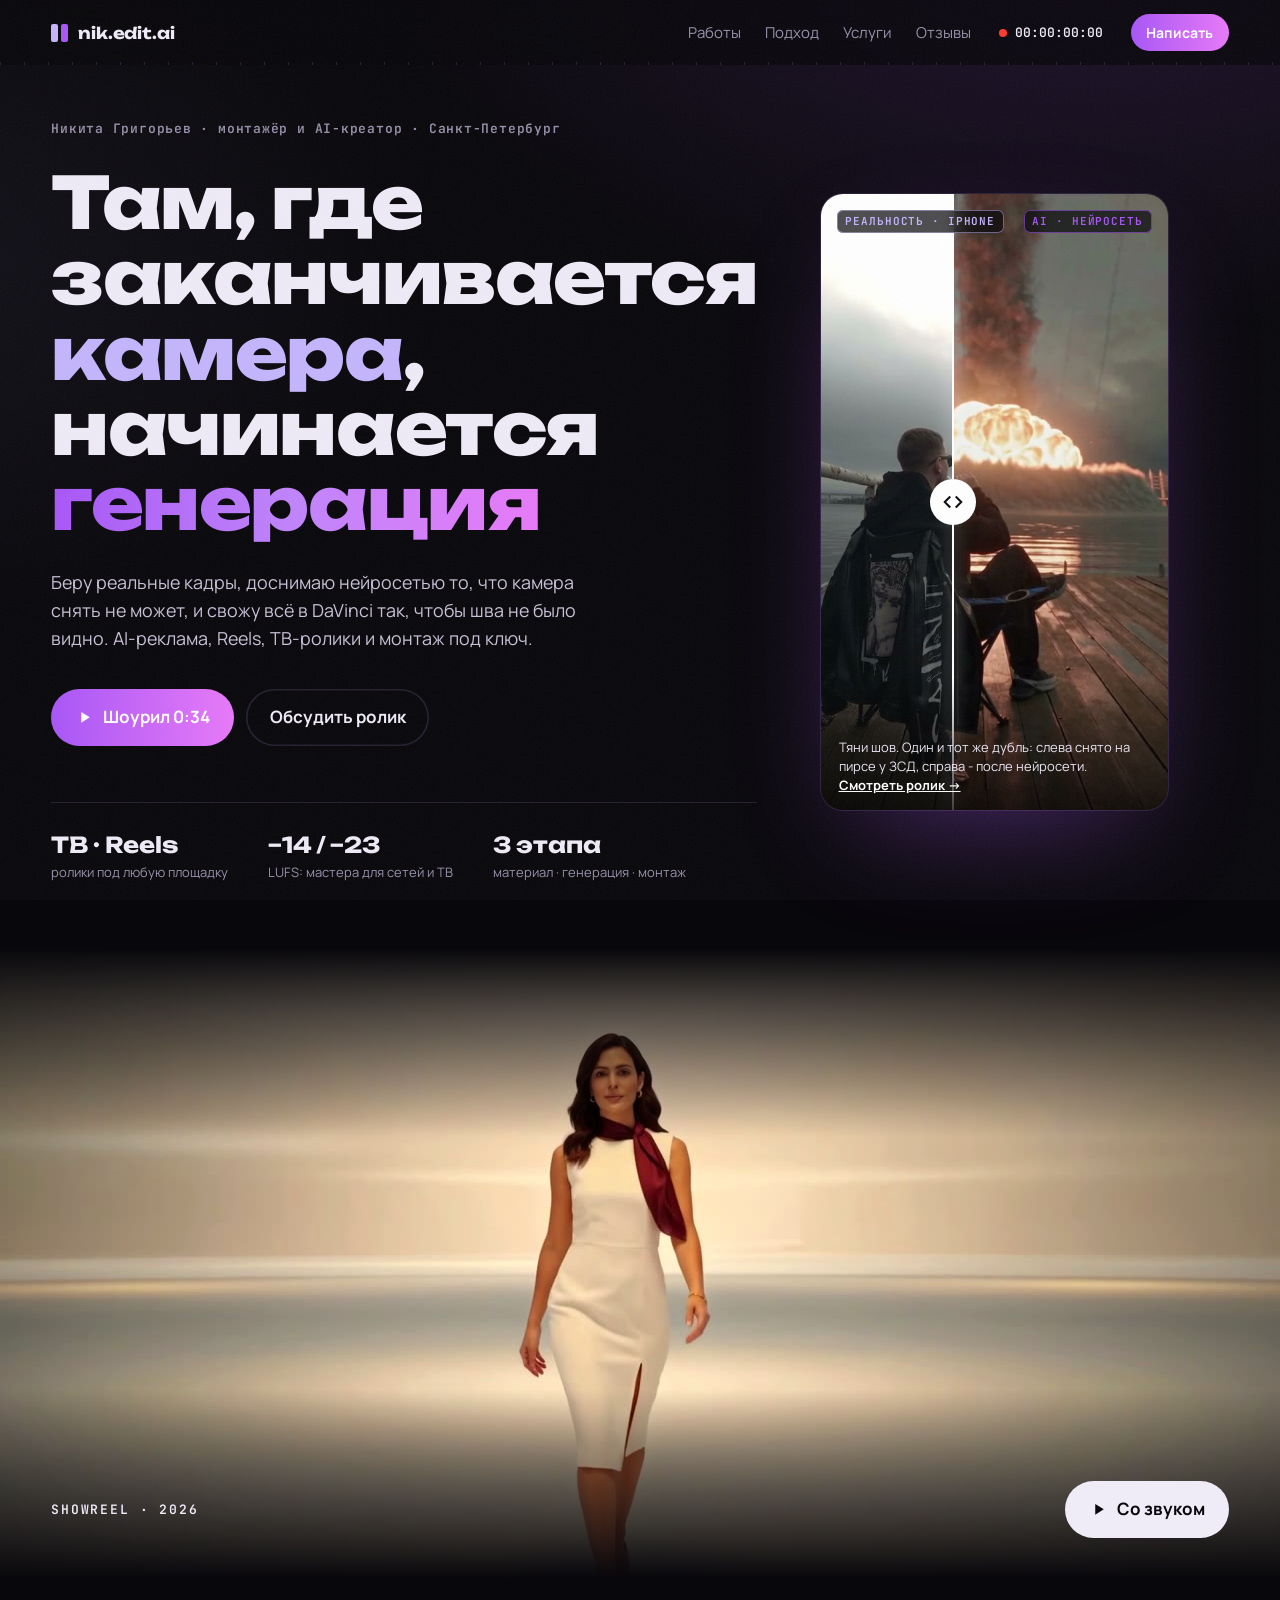
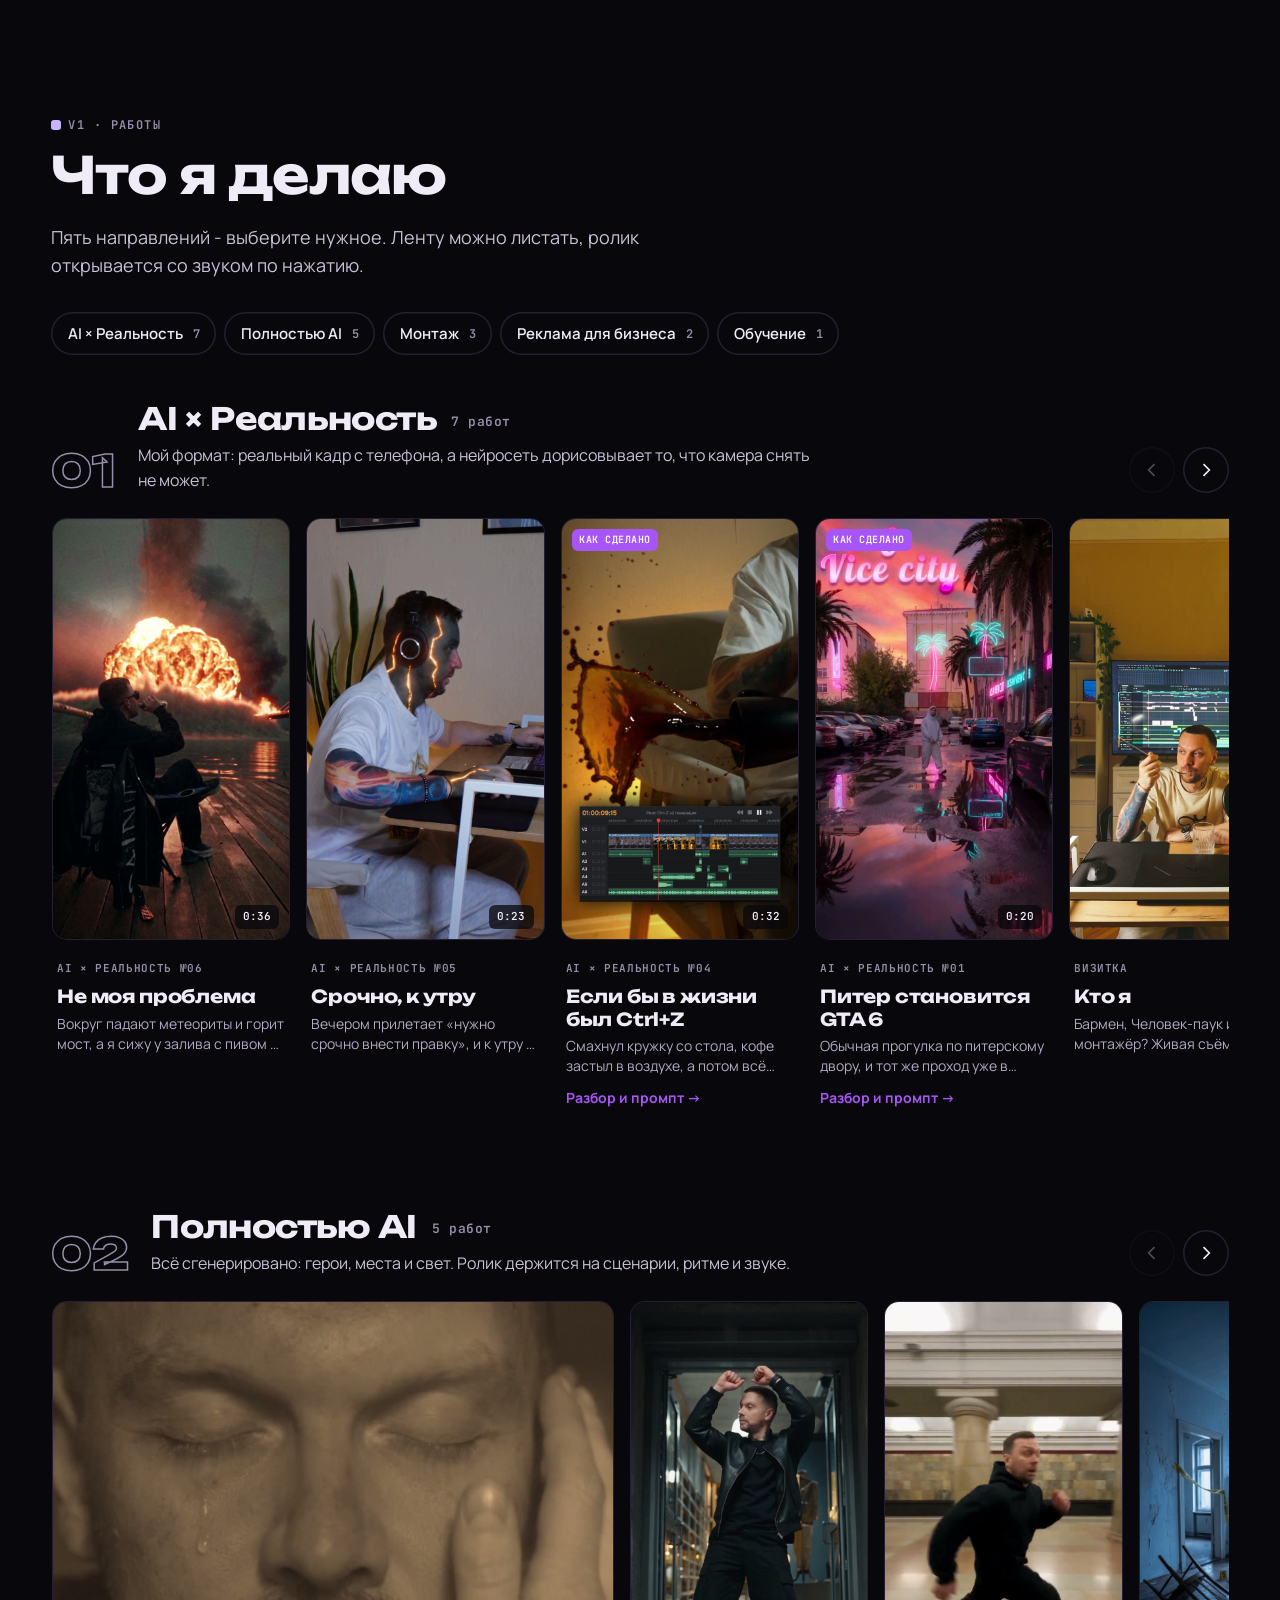
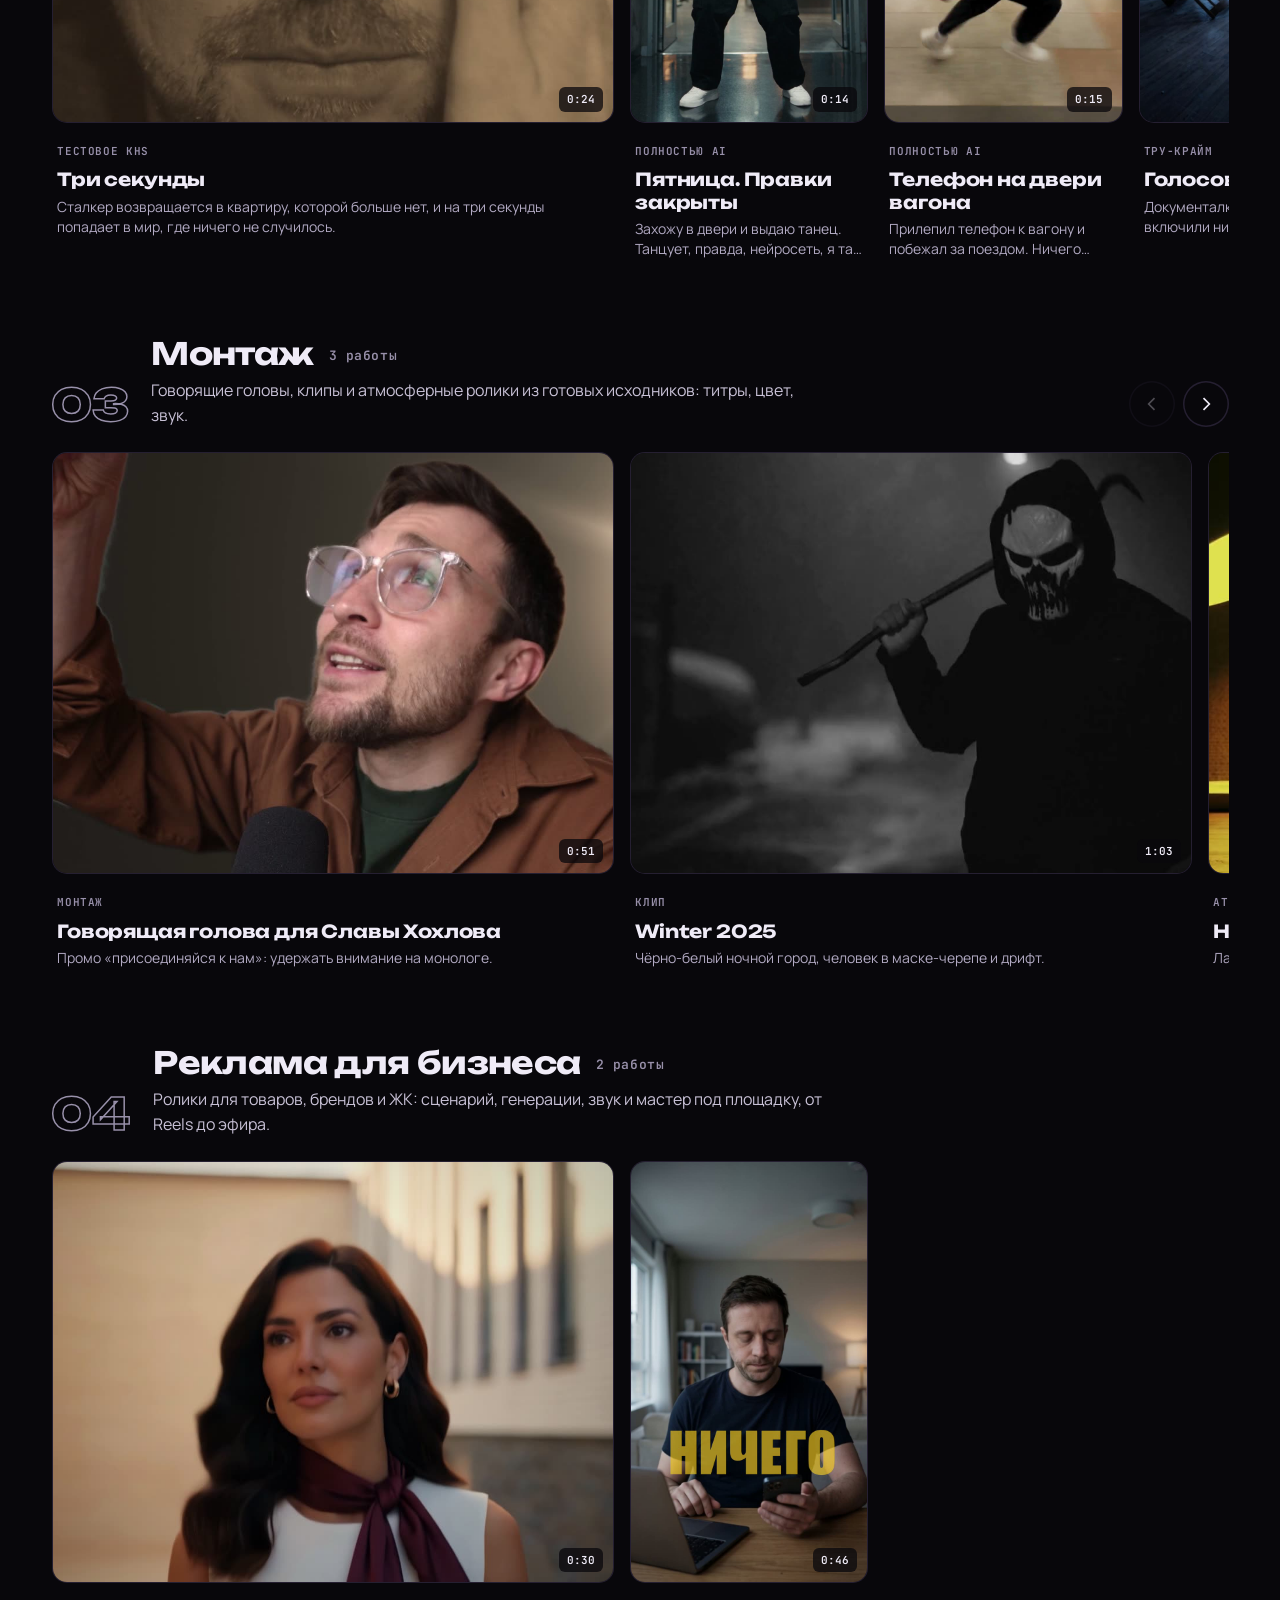
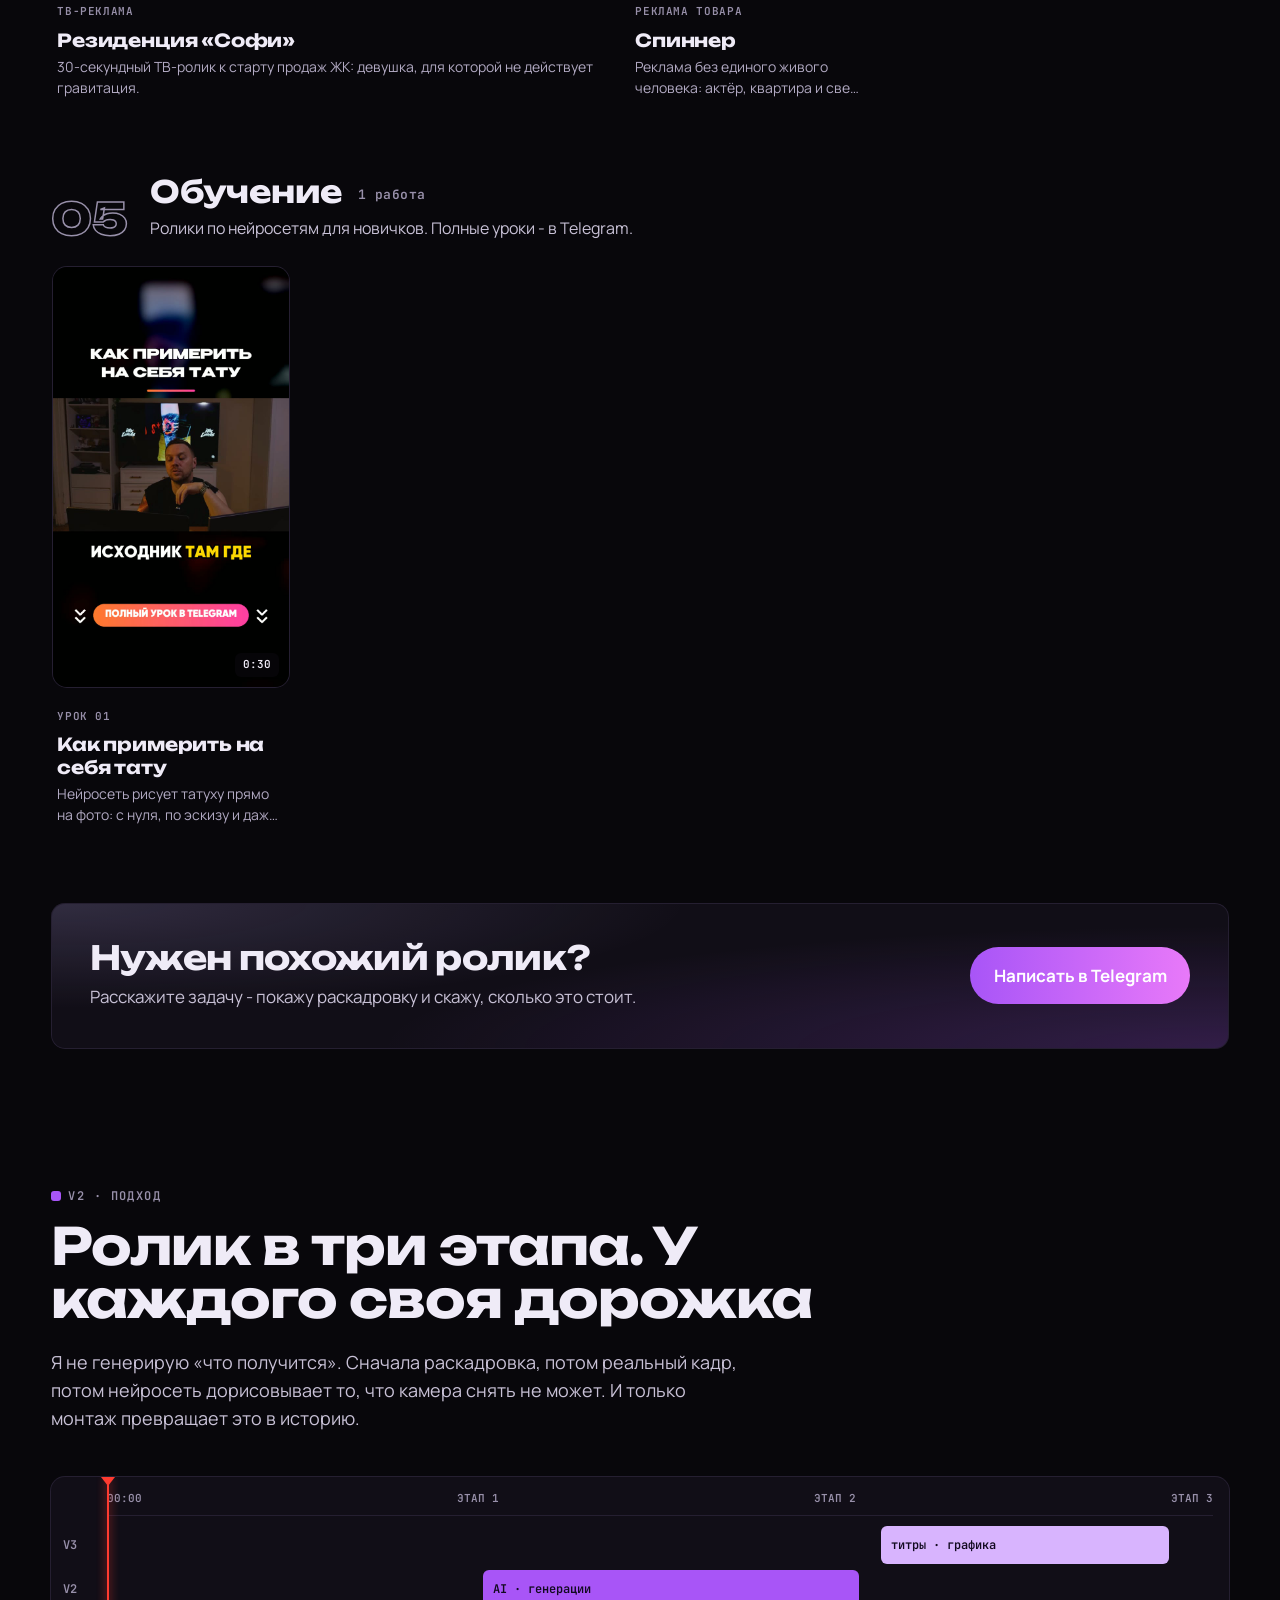
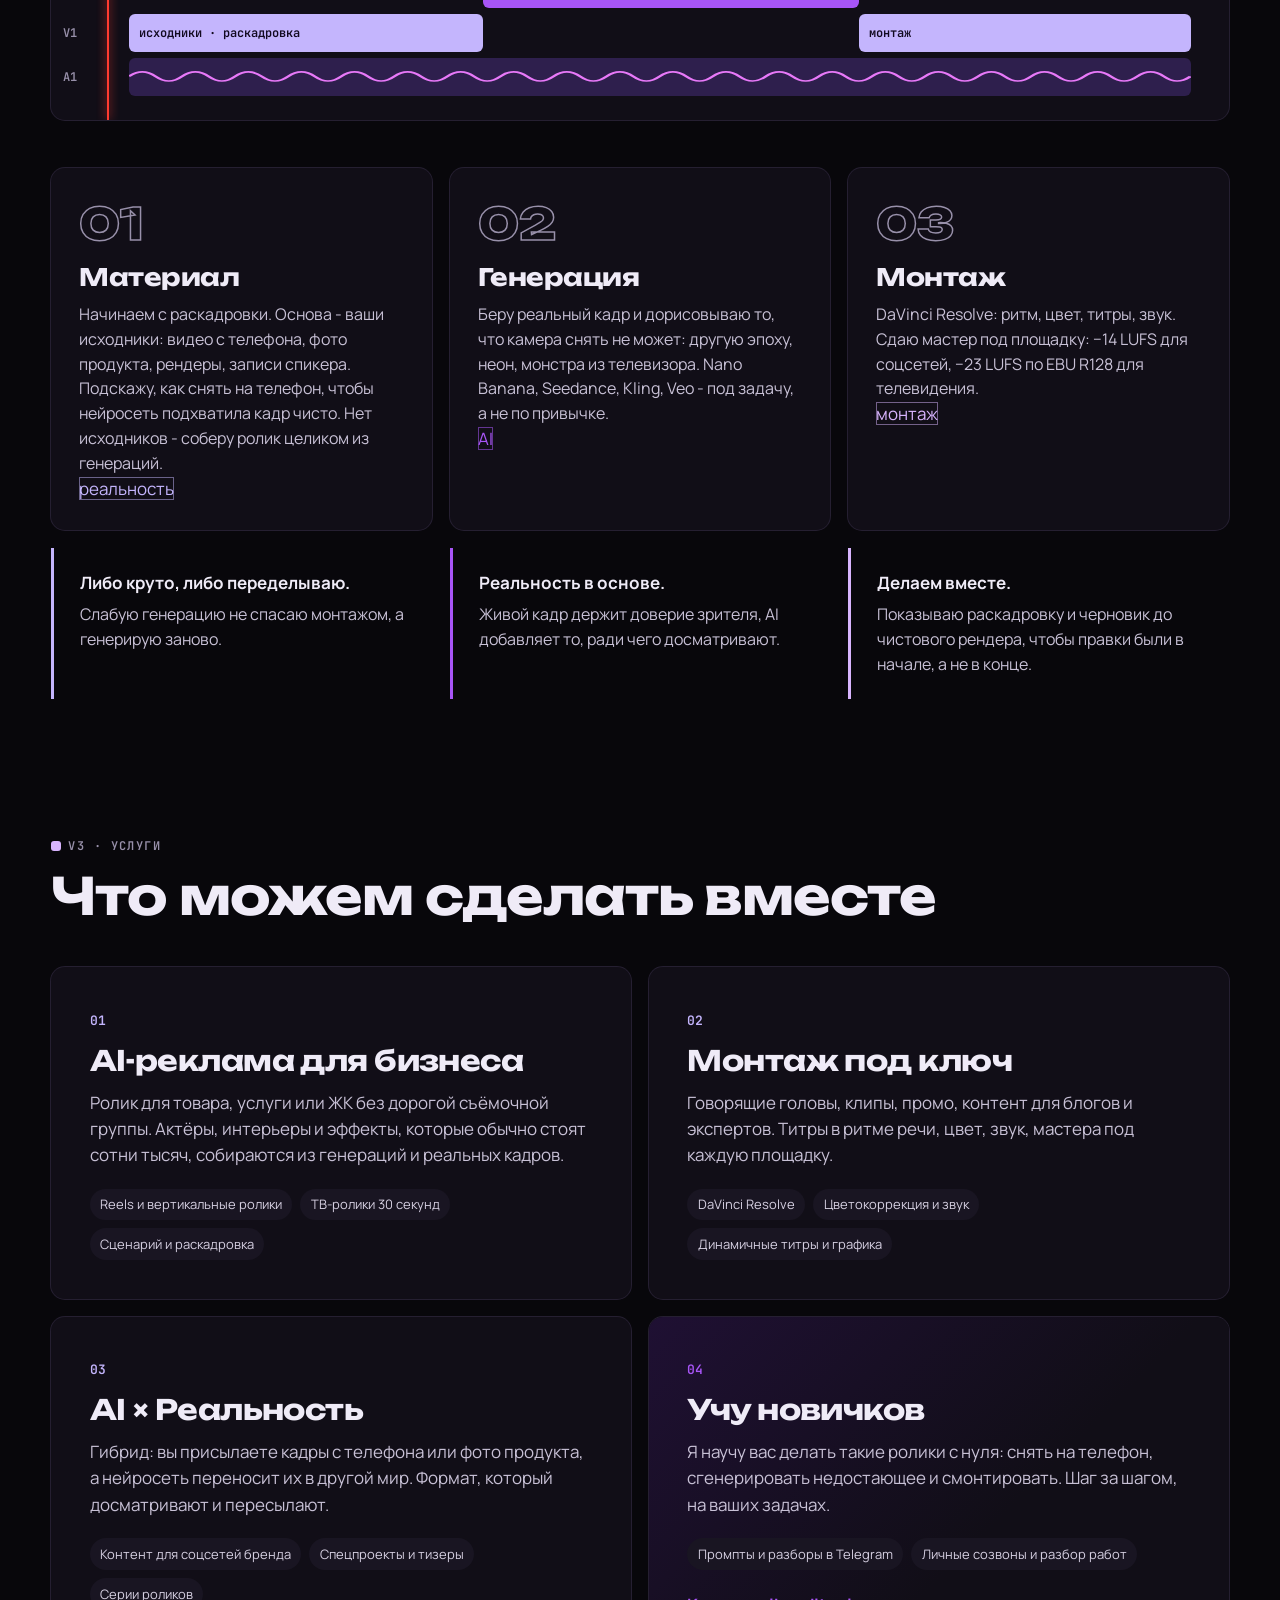
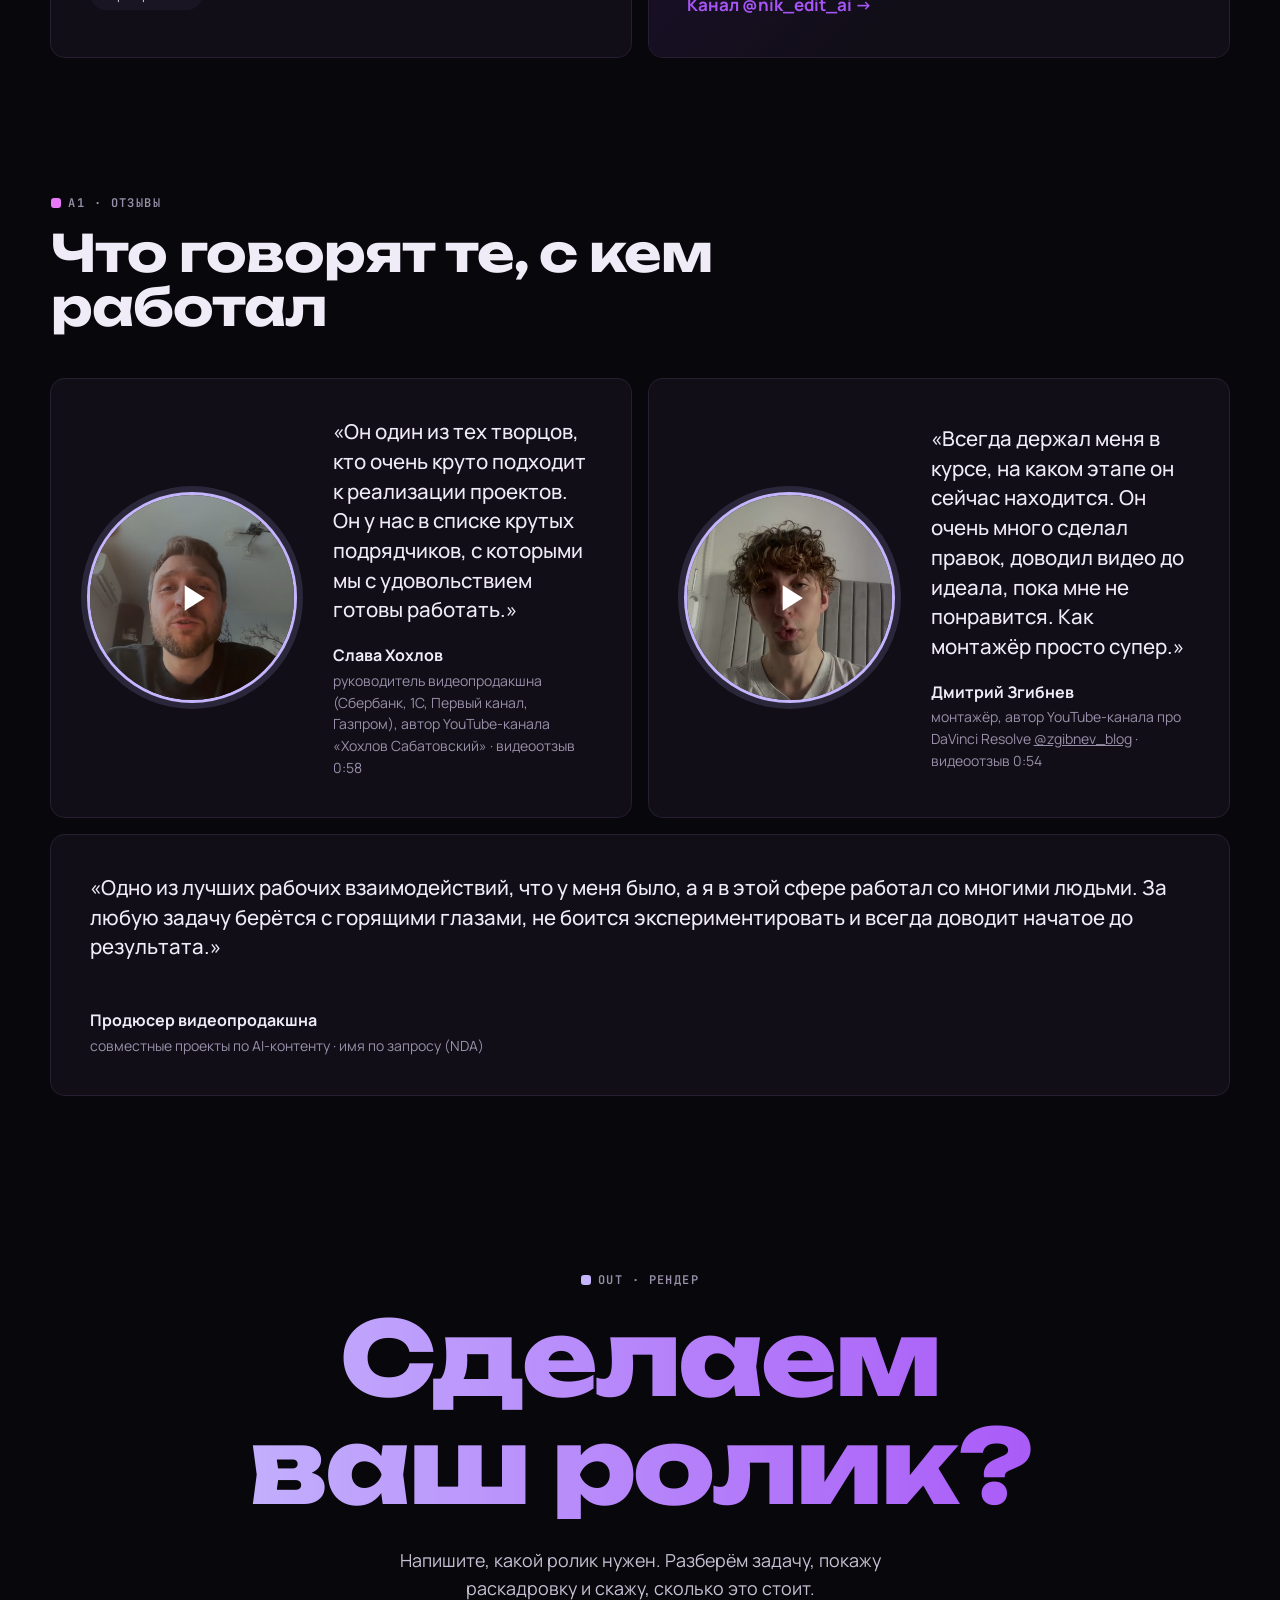
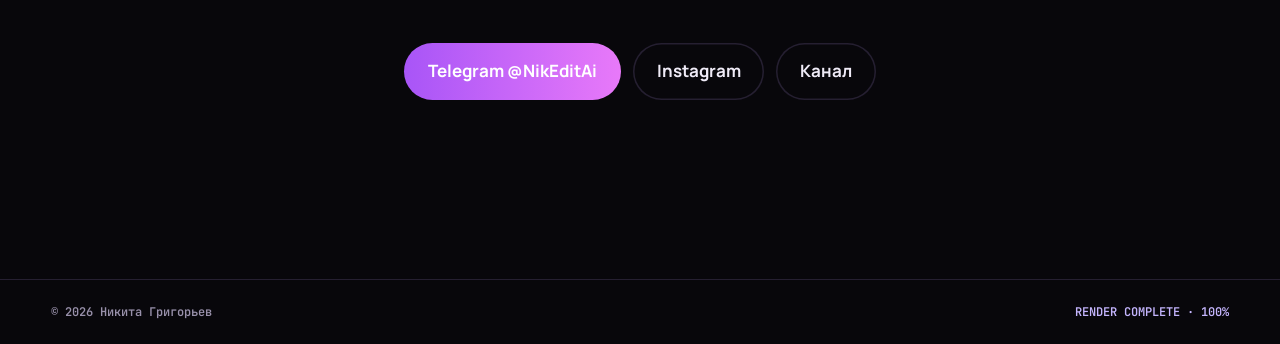
==== commit 759741b8: "Обучение: ролики для новичков Co-Authored-By: Claude Opus 5.5 <noreply@anthropic.com>" ====
--- a/index.html
+++ b/index.html
@@ -16,7 +16,7 @@
 <link rel="preconnect" href="https://fonts.googleapis.com">
 <link rel="preconnect" href="https://fonts.gstatic.com" crossorigin>
 <link href="https://fonts.googleapis.com/css2?family=Unbounded:wght@500;700;800&family=Manrope:wght@400;500;600;700&family=JetBrains+Mono:wght@400;600&display=swap" rel="stylesheet">
-<link rel="stylesheet" href="style.css?v=11">
+<link rel="stylesheet" href="style.css?v=12">
 </head>
 <body>
 
@@ -241,7 +241,7 @@
   </div>
 </dialog>
 
-<script src="works.js?v=11"></script>
-<script src="app.js?v=11"></script>
+<script src="works.js?v=12"></script>
+<script src="app.js?v=12"></script>
 </body>
 </html>
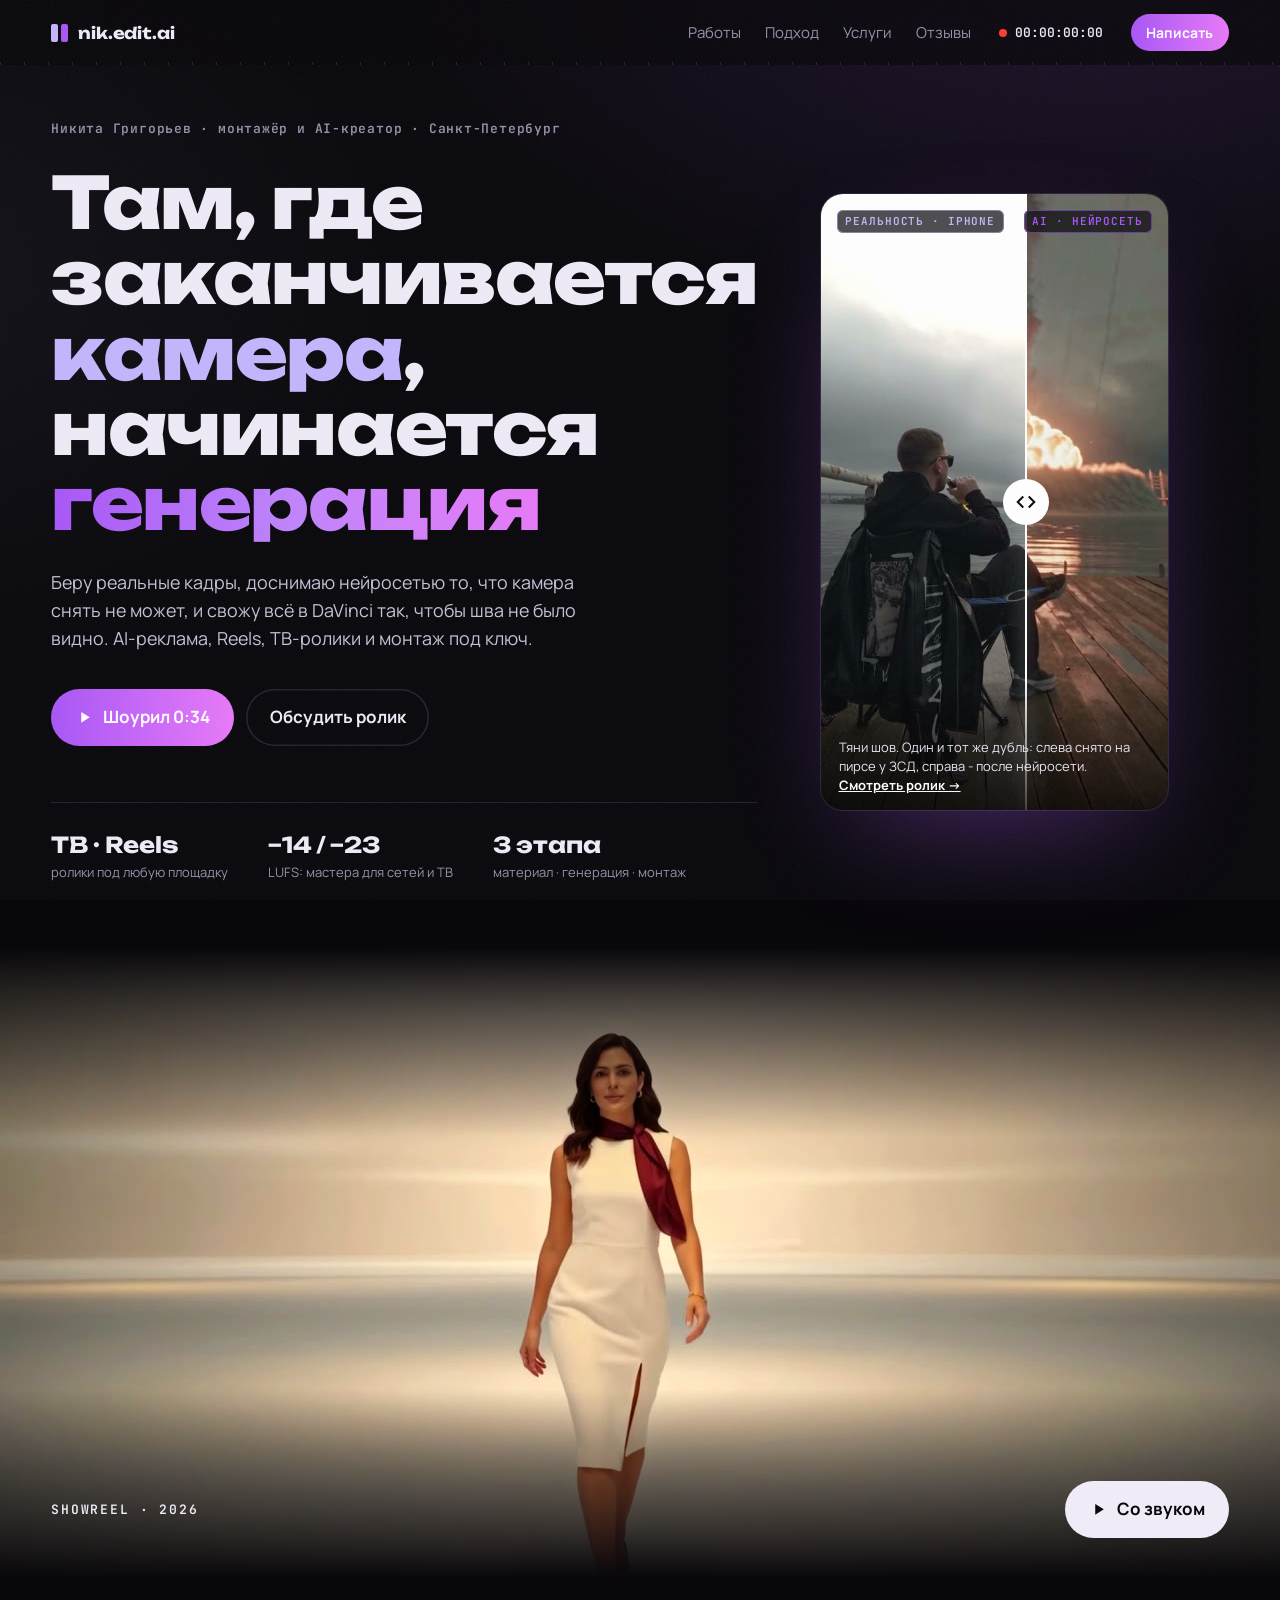
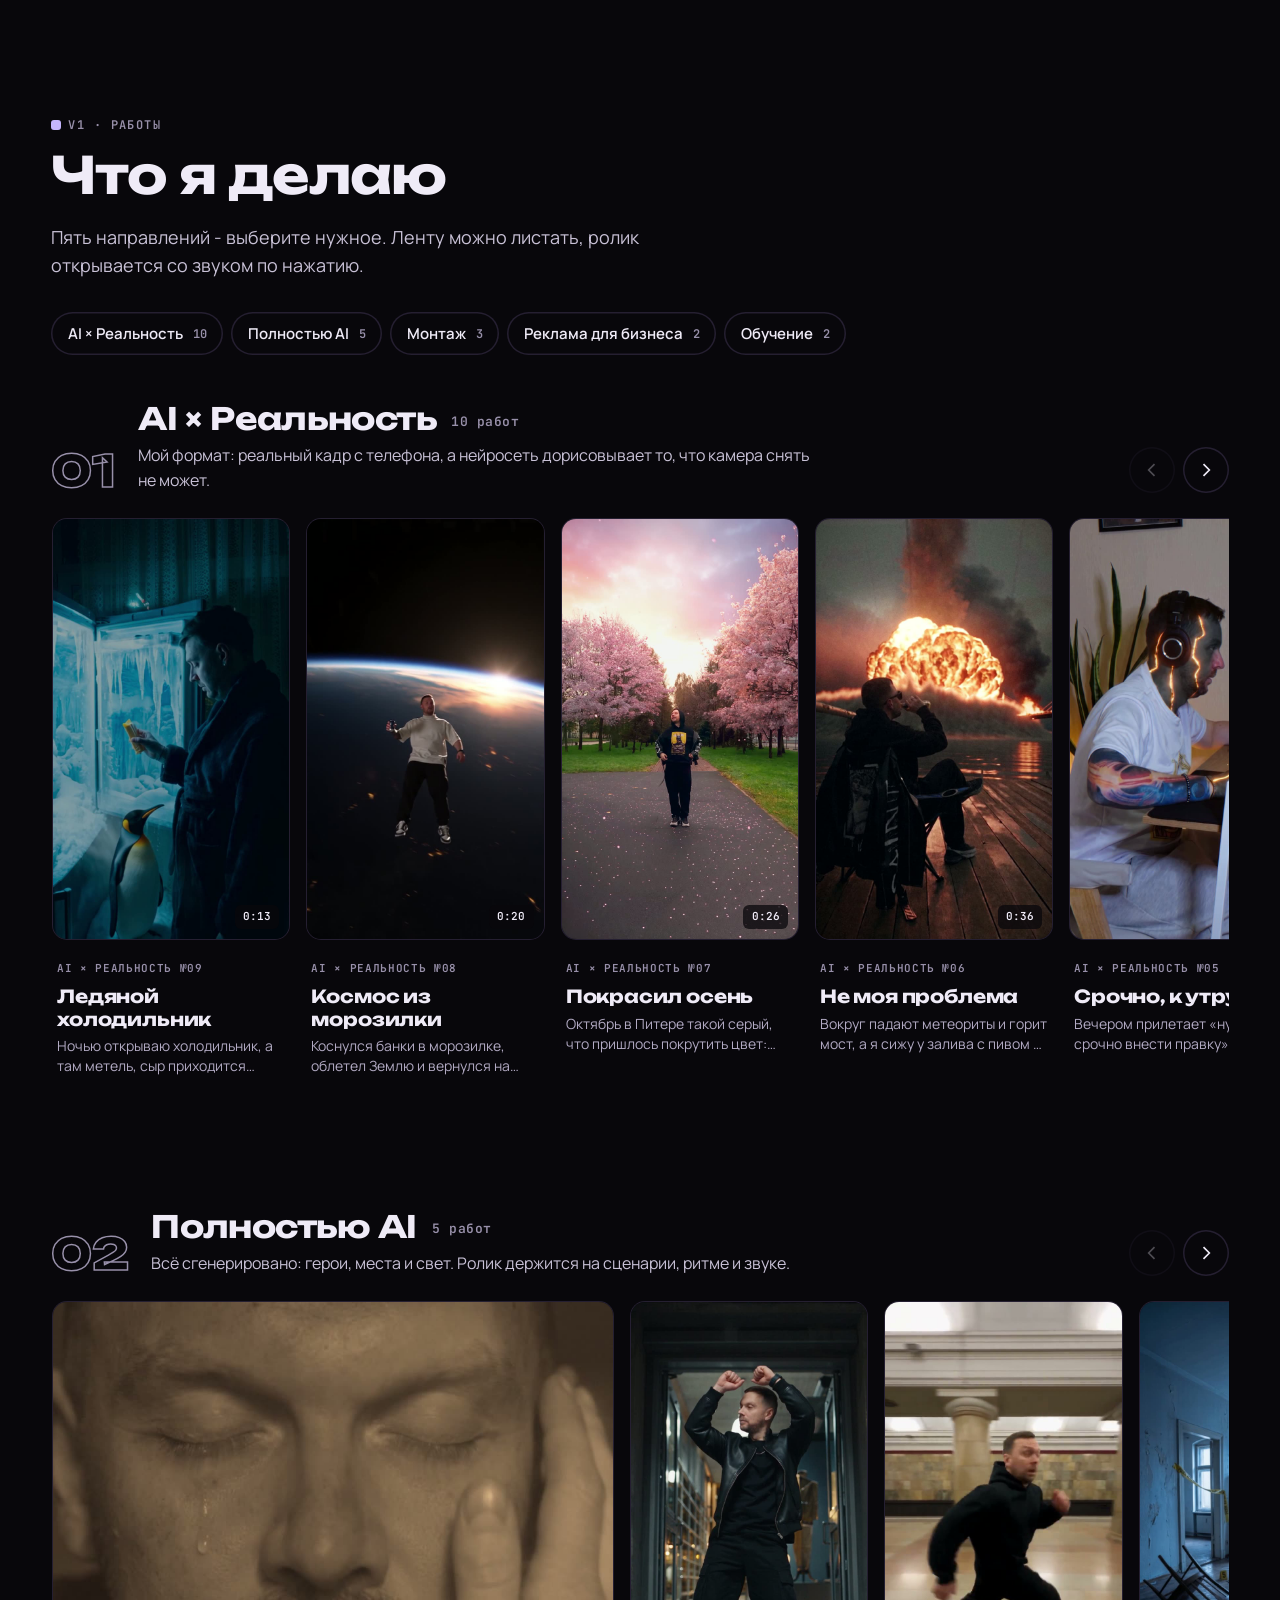
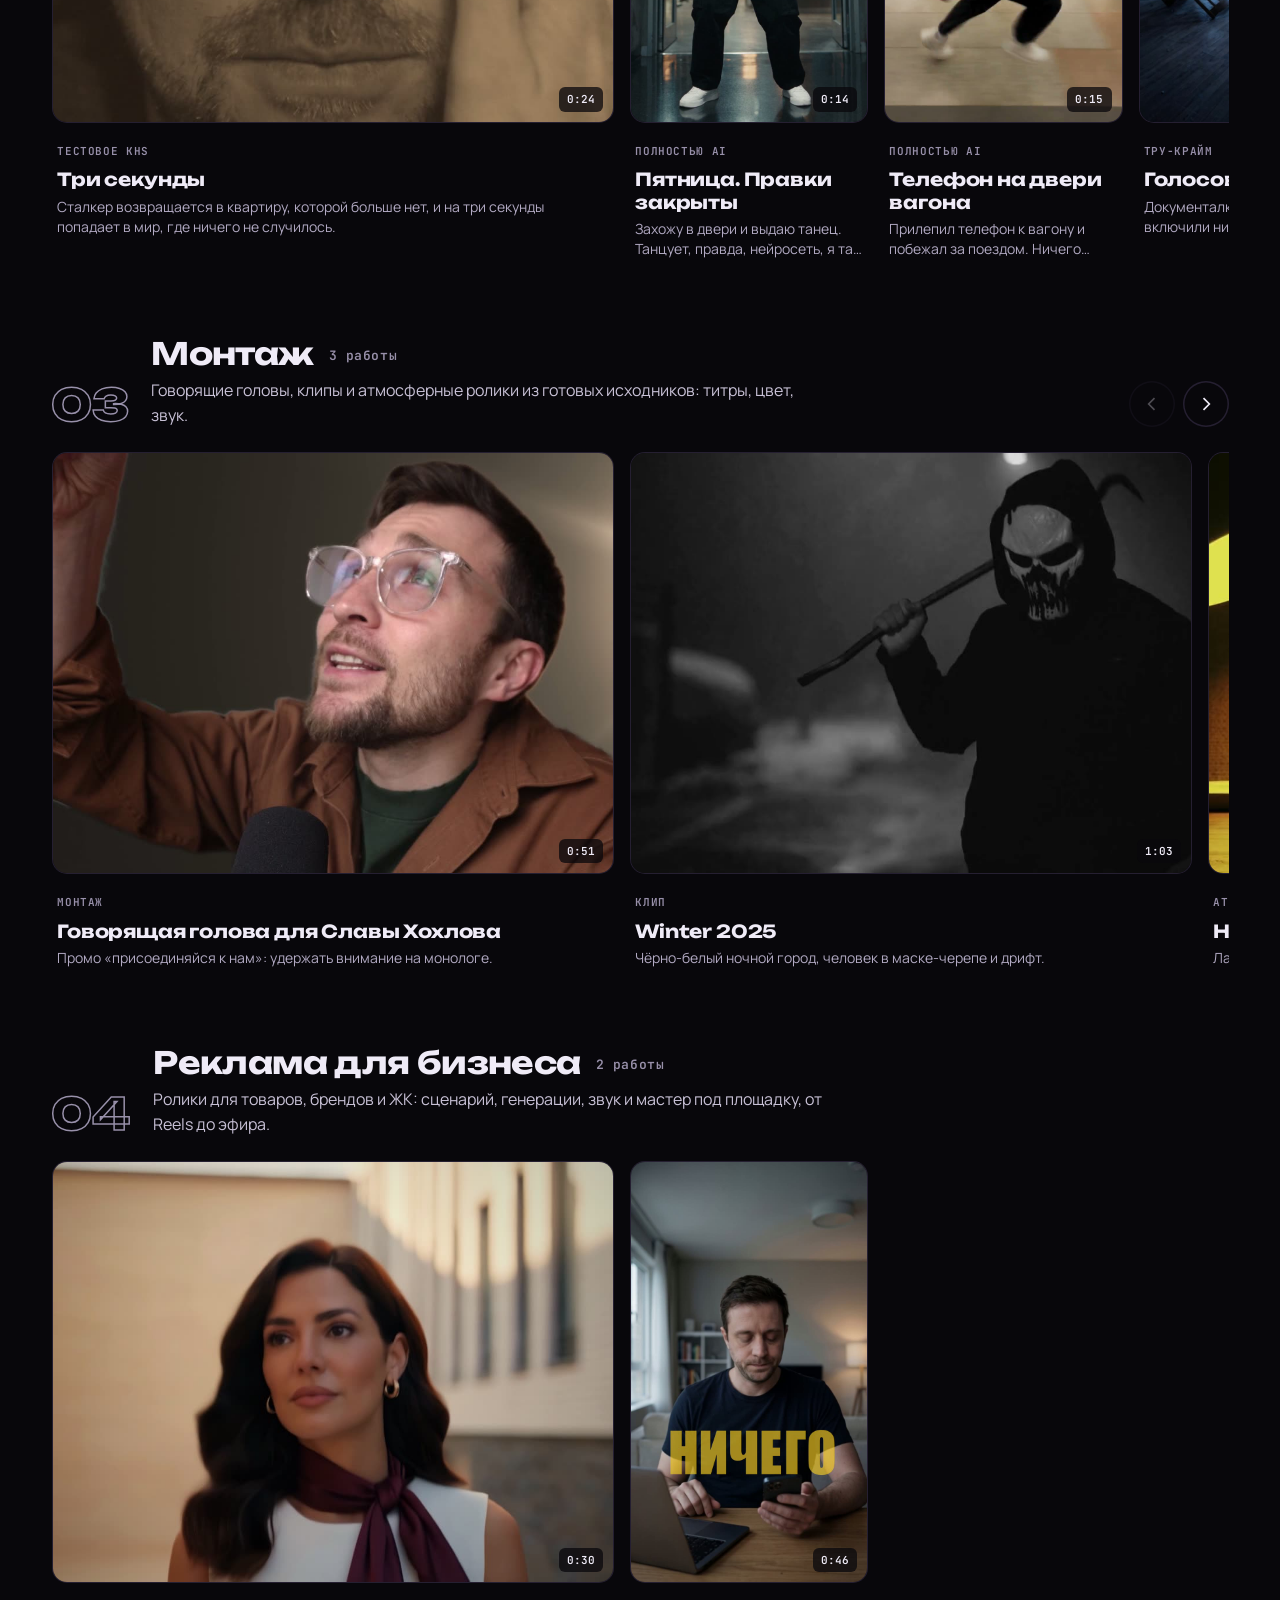
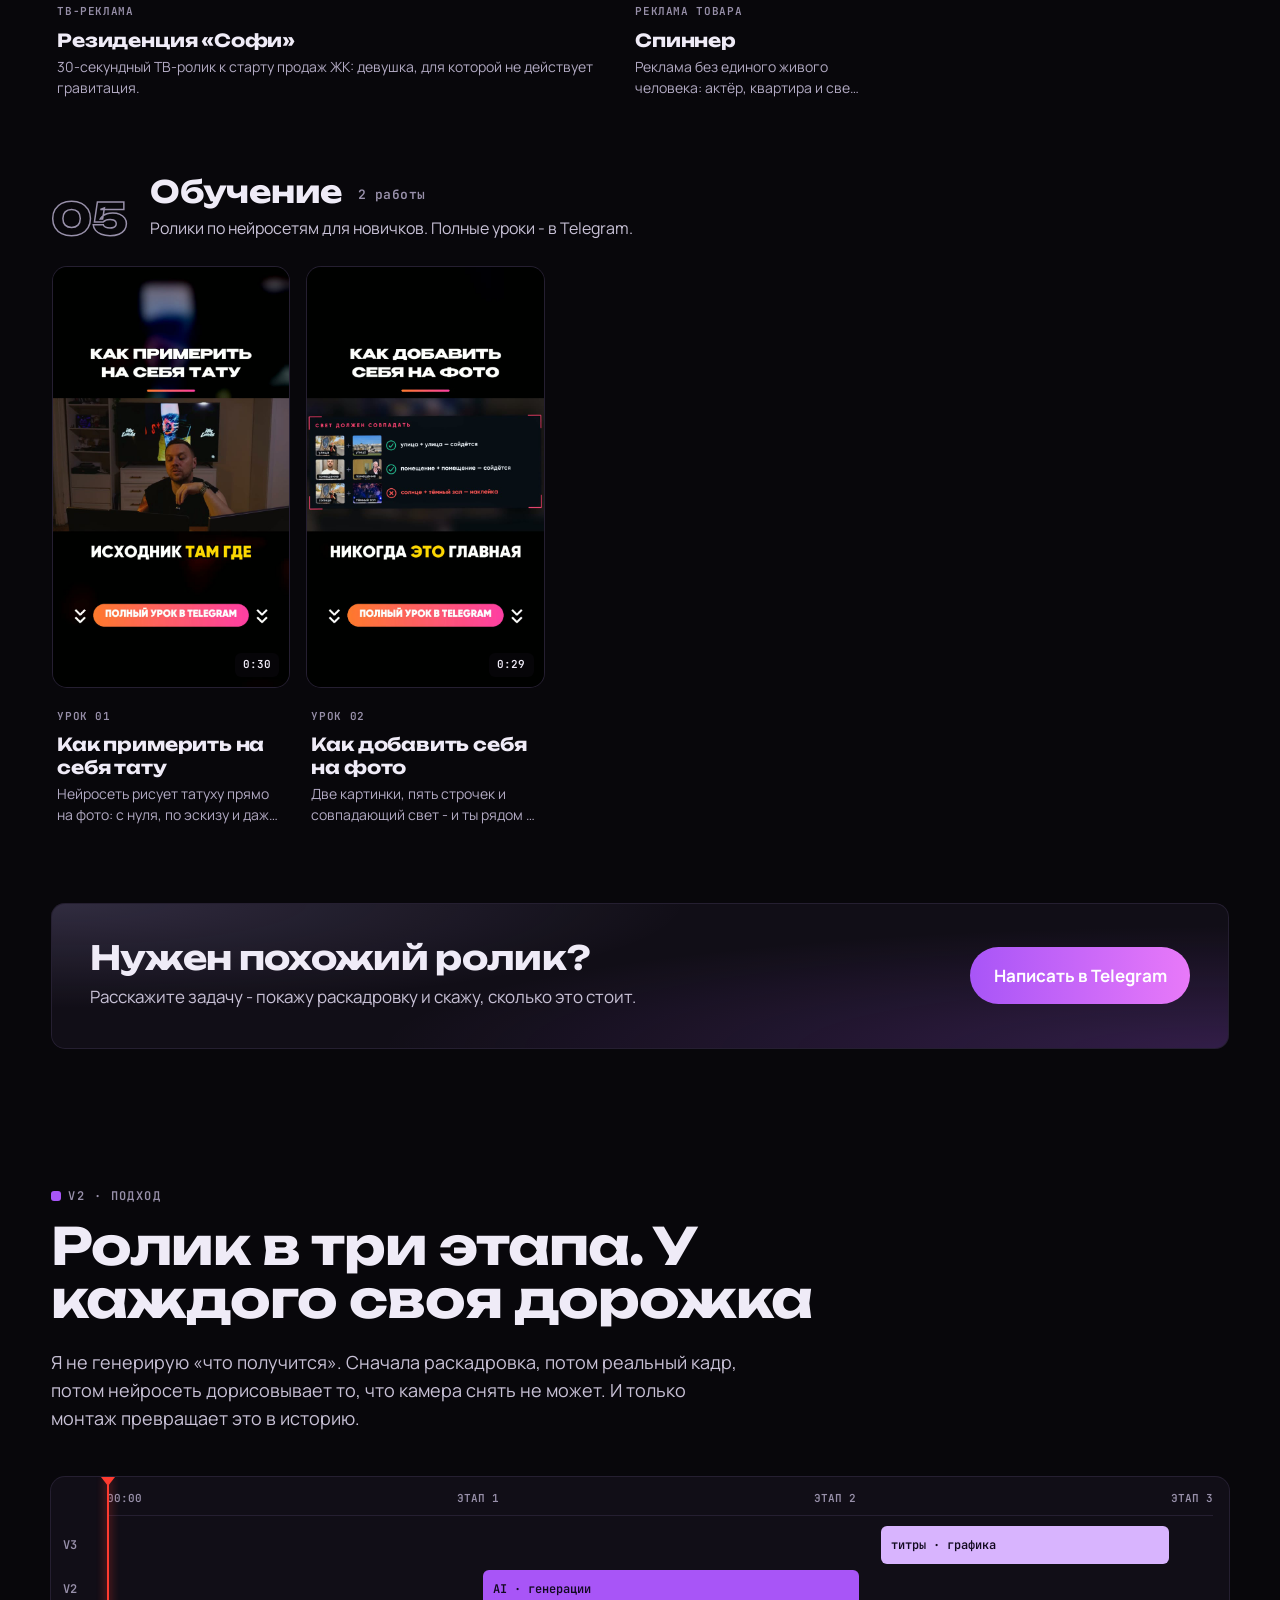
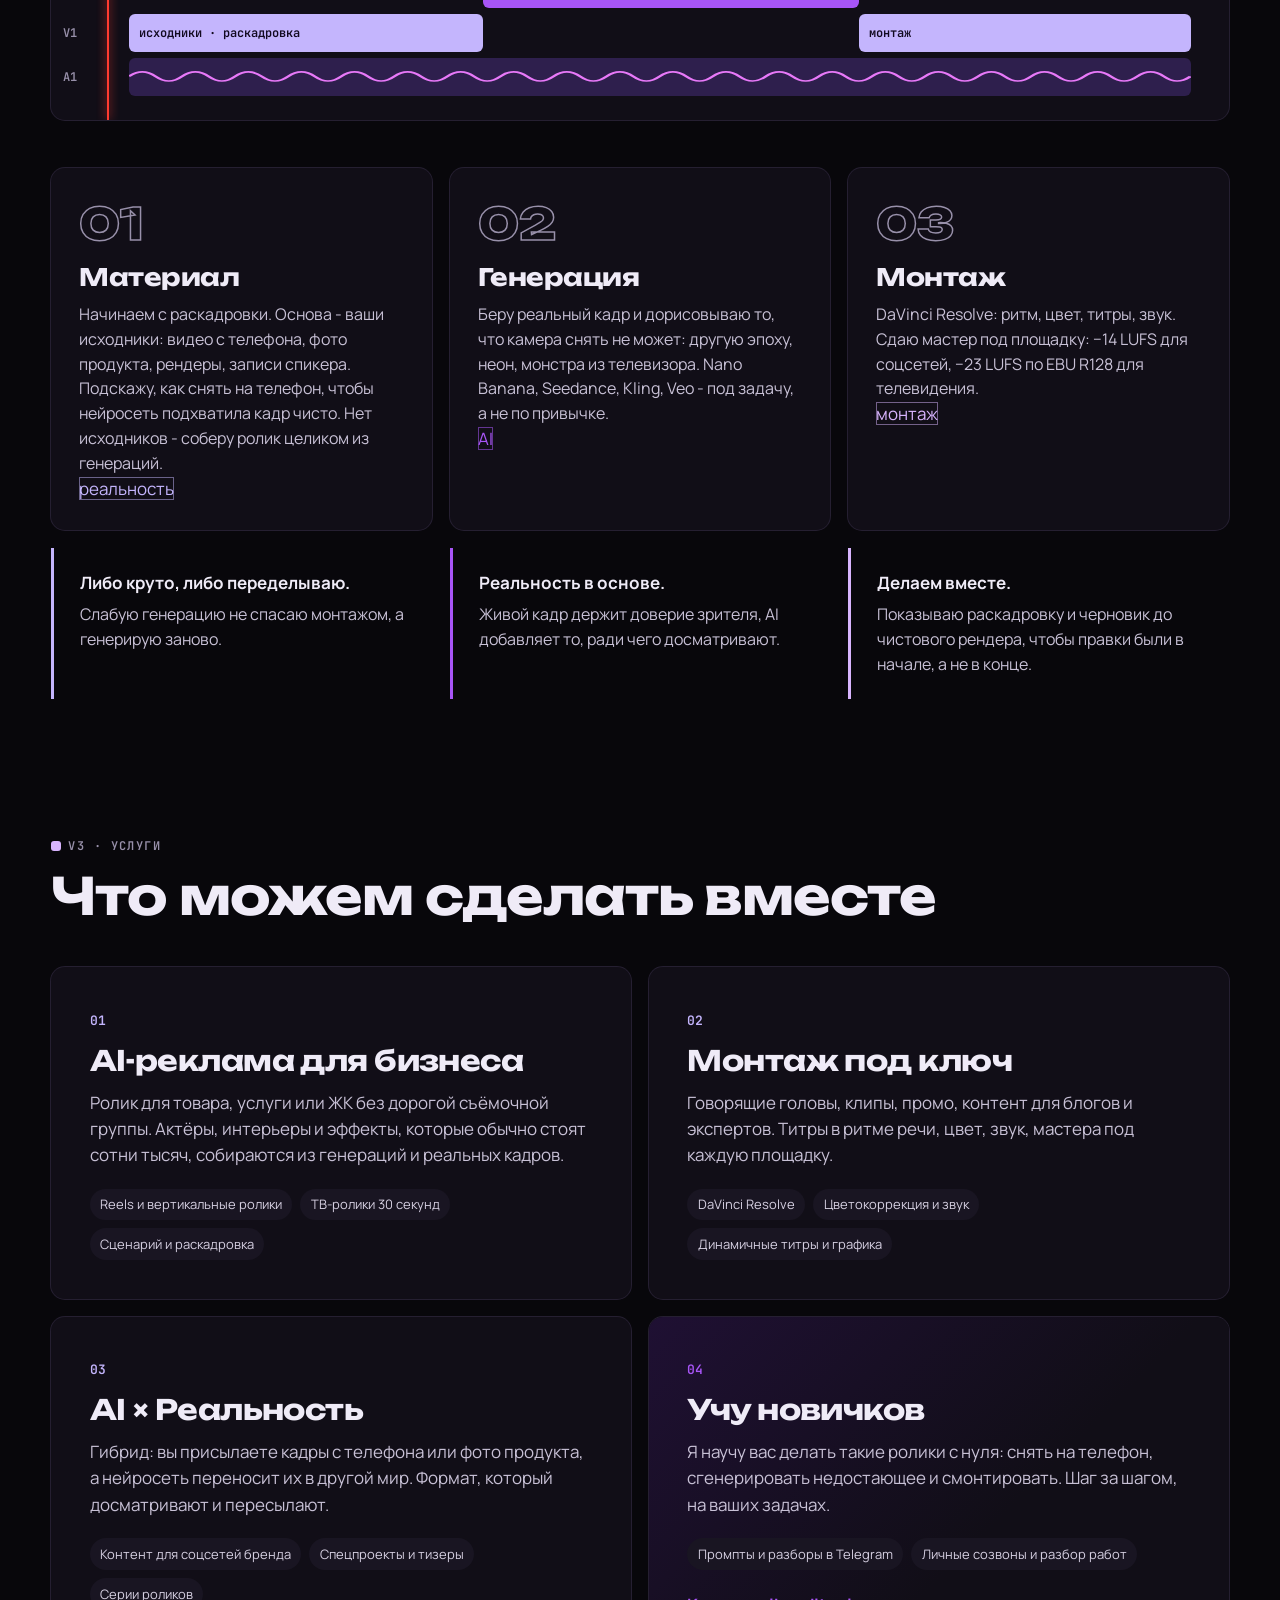
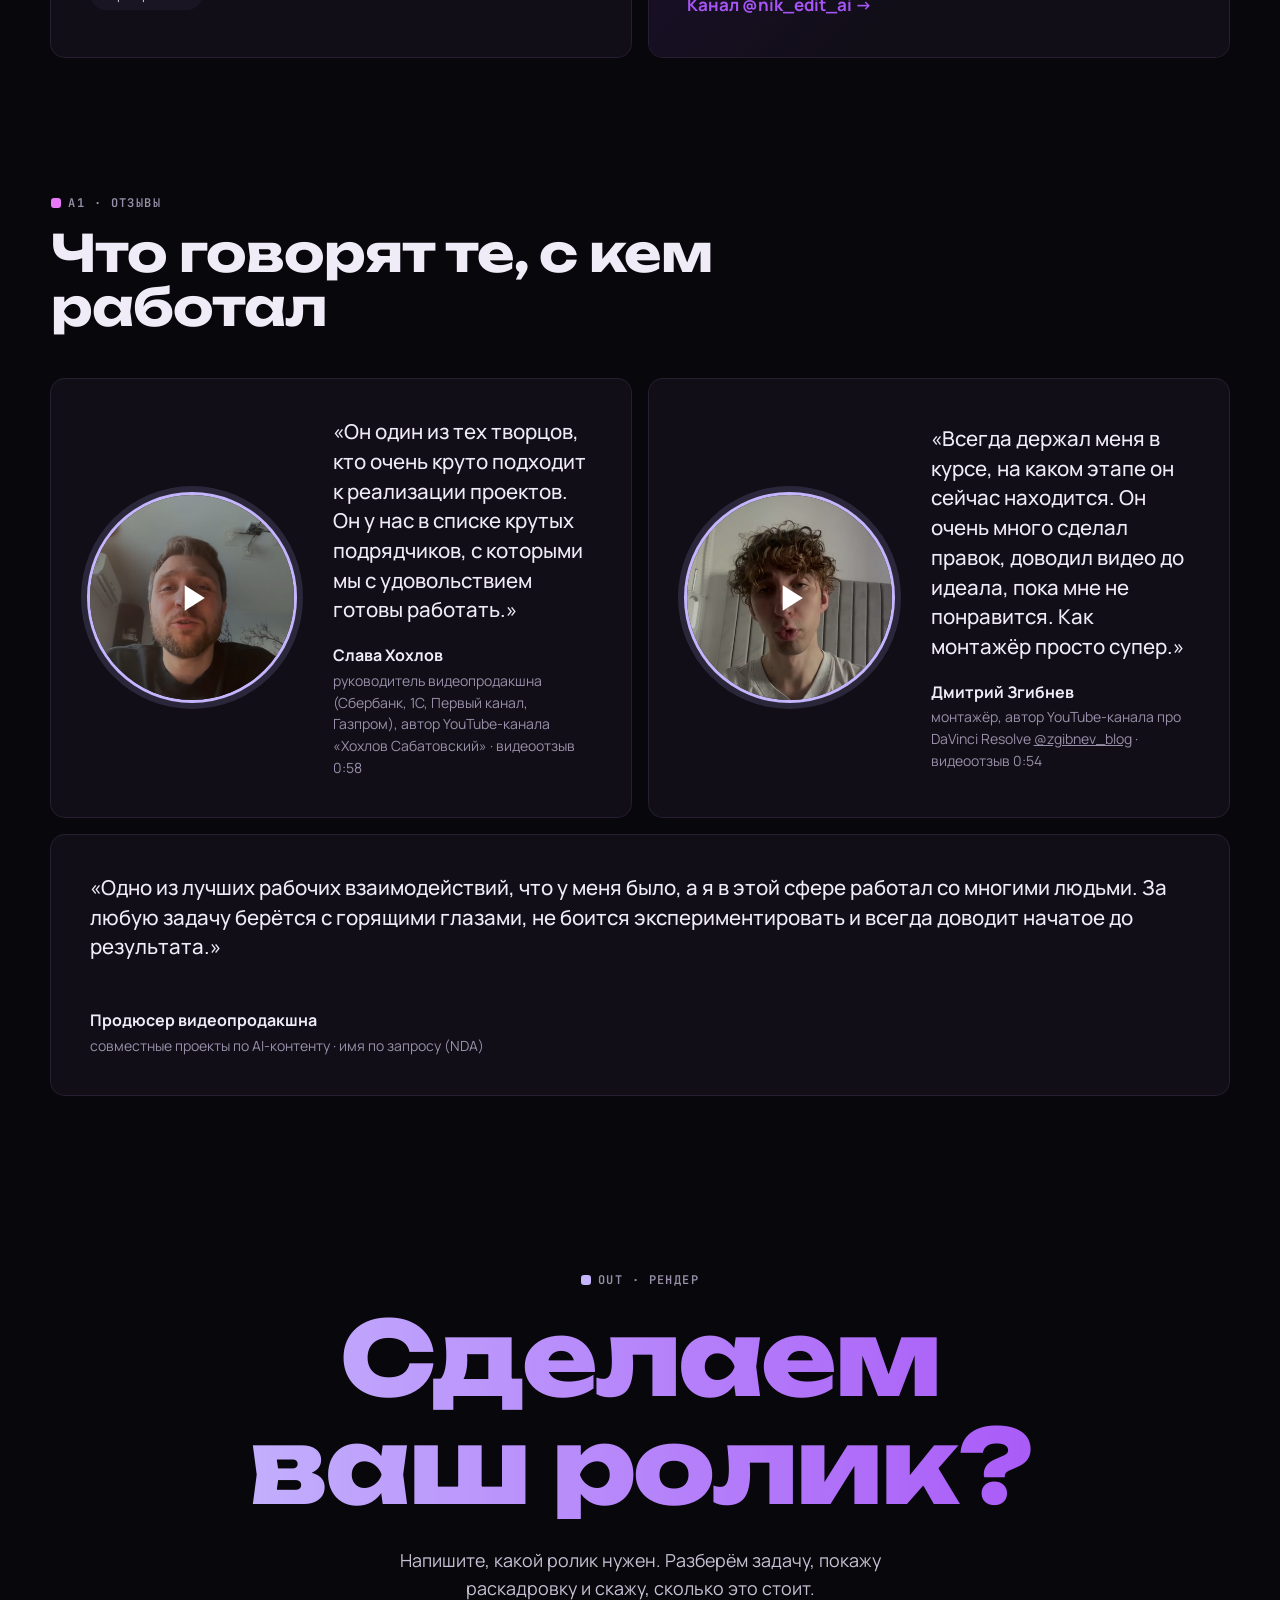
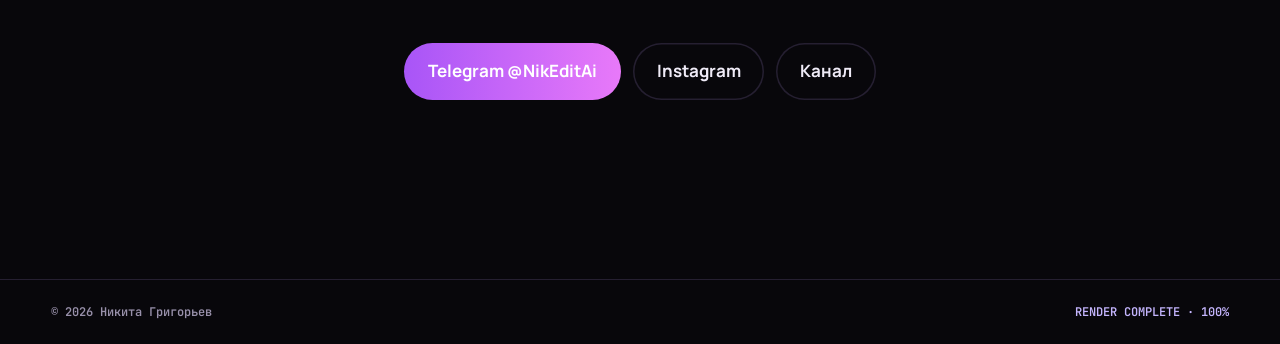
==== commit b2f27b52: "Вышли: Покрасил осень (20.10), Космос из морозилки (23.10), Ледяной холодильник (24.10), Урок 02 (25" ====
--- a/index.html
+++ b/index.html
@@ -16,7 +16,7 @@
 <link rel="preconnect" href="https://fonts.googleapis.com">
 <link rel="preconnect" href="https://fonts.gstatic.com" crossorigin>
 <link href="https://fonts.googleapis.com/css2?family=Unbounded:wght@500;700;800&family=Manrope:wght@400;500;600;700&family=JetBrains+Mono:wght@400;600&display=swap" rel="stylesheet">
-<link rel="stylesheet" href="style.css?v=12">
+<link rel="stylesheet" href="style.css?v=13">
 </head>
 <body>
 
@@ -241,7 +241,7 @@
   </div>
 </dialog>
 
-<script src="works.js?v=12"></script>
-<script src="app.js?v=12"></script>
+<script src="works.js?v=13"></script>
+<script src="app.js?v=13"></script>
 </body>
 </html>
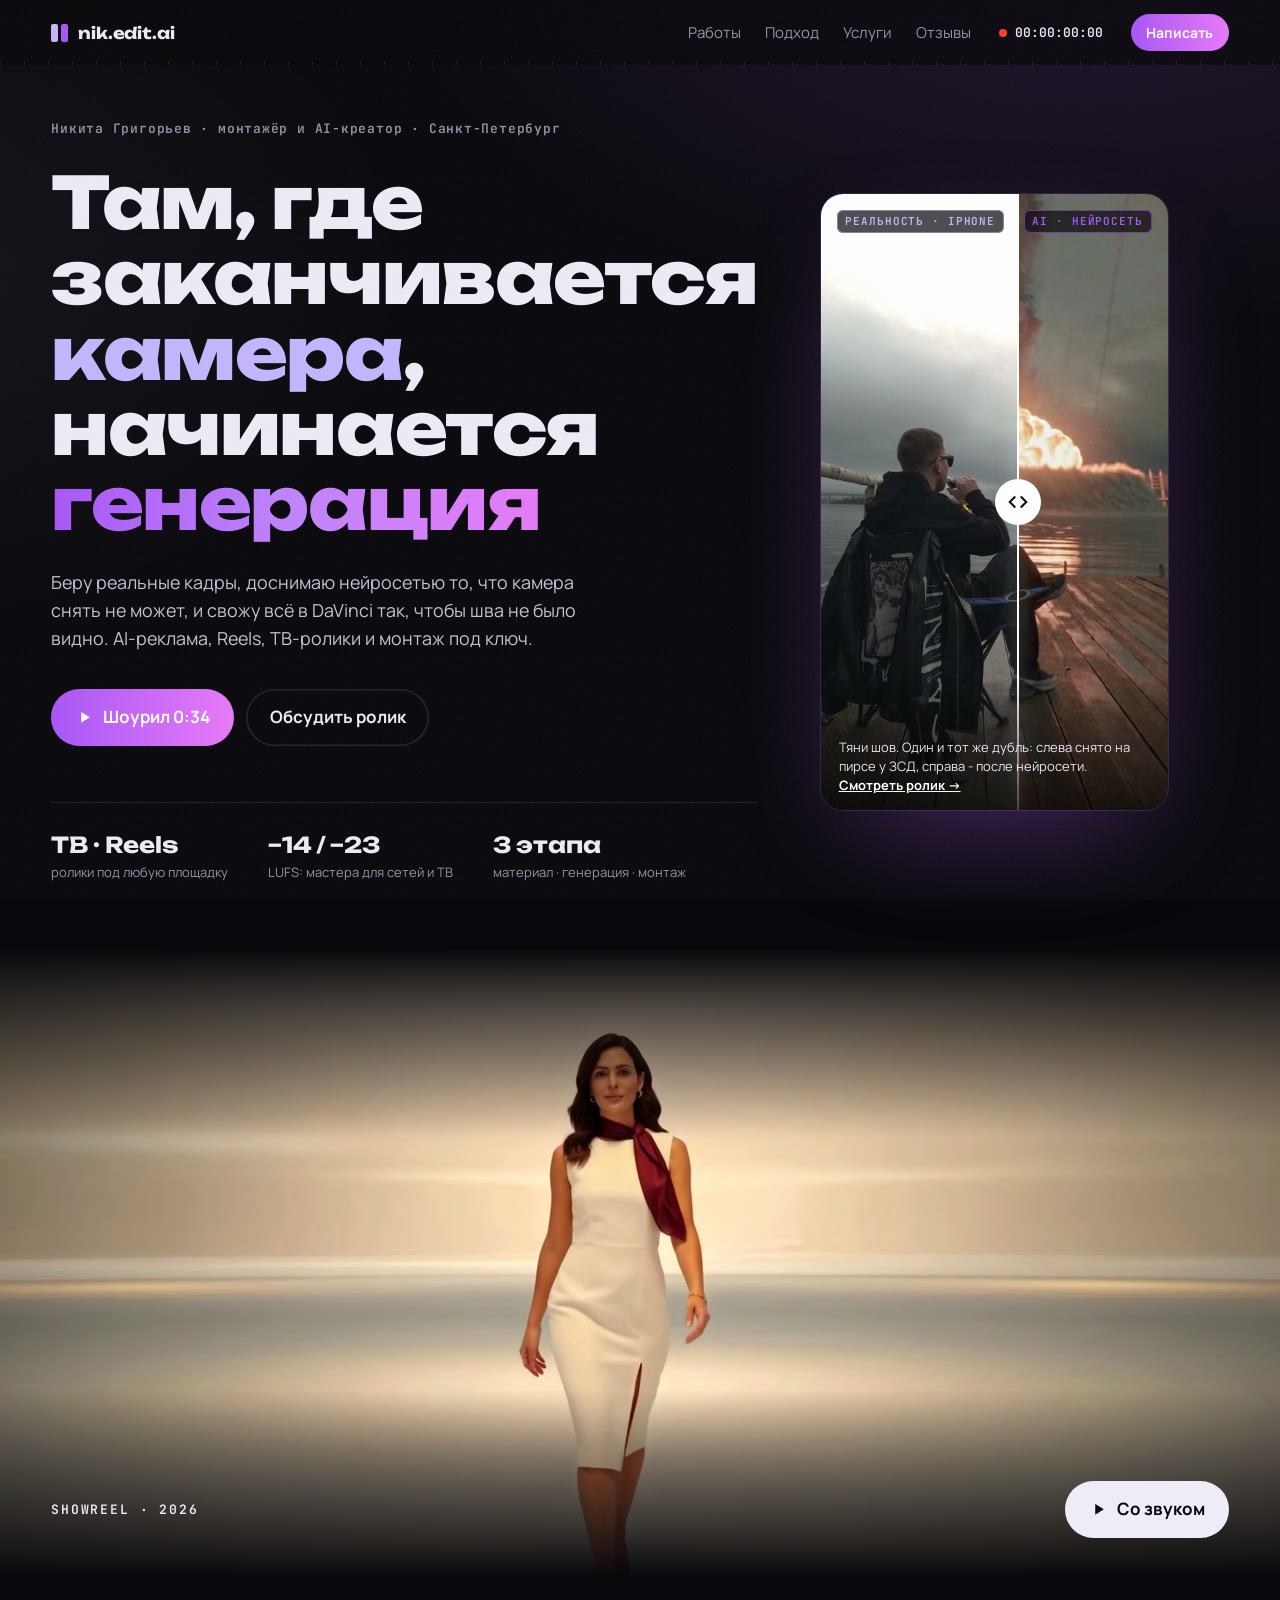
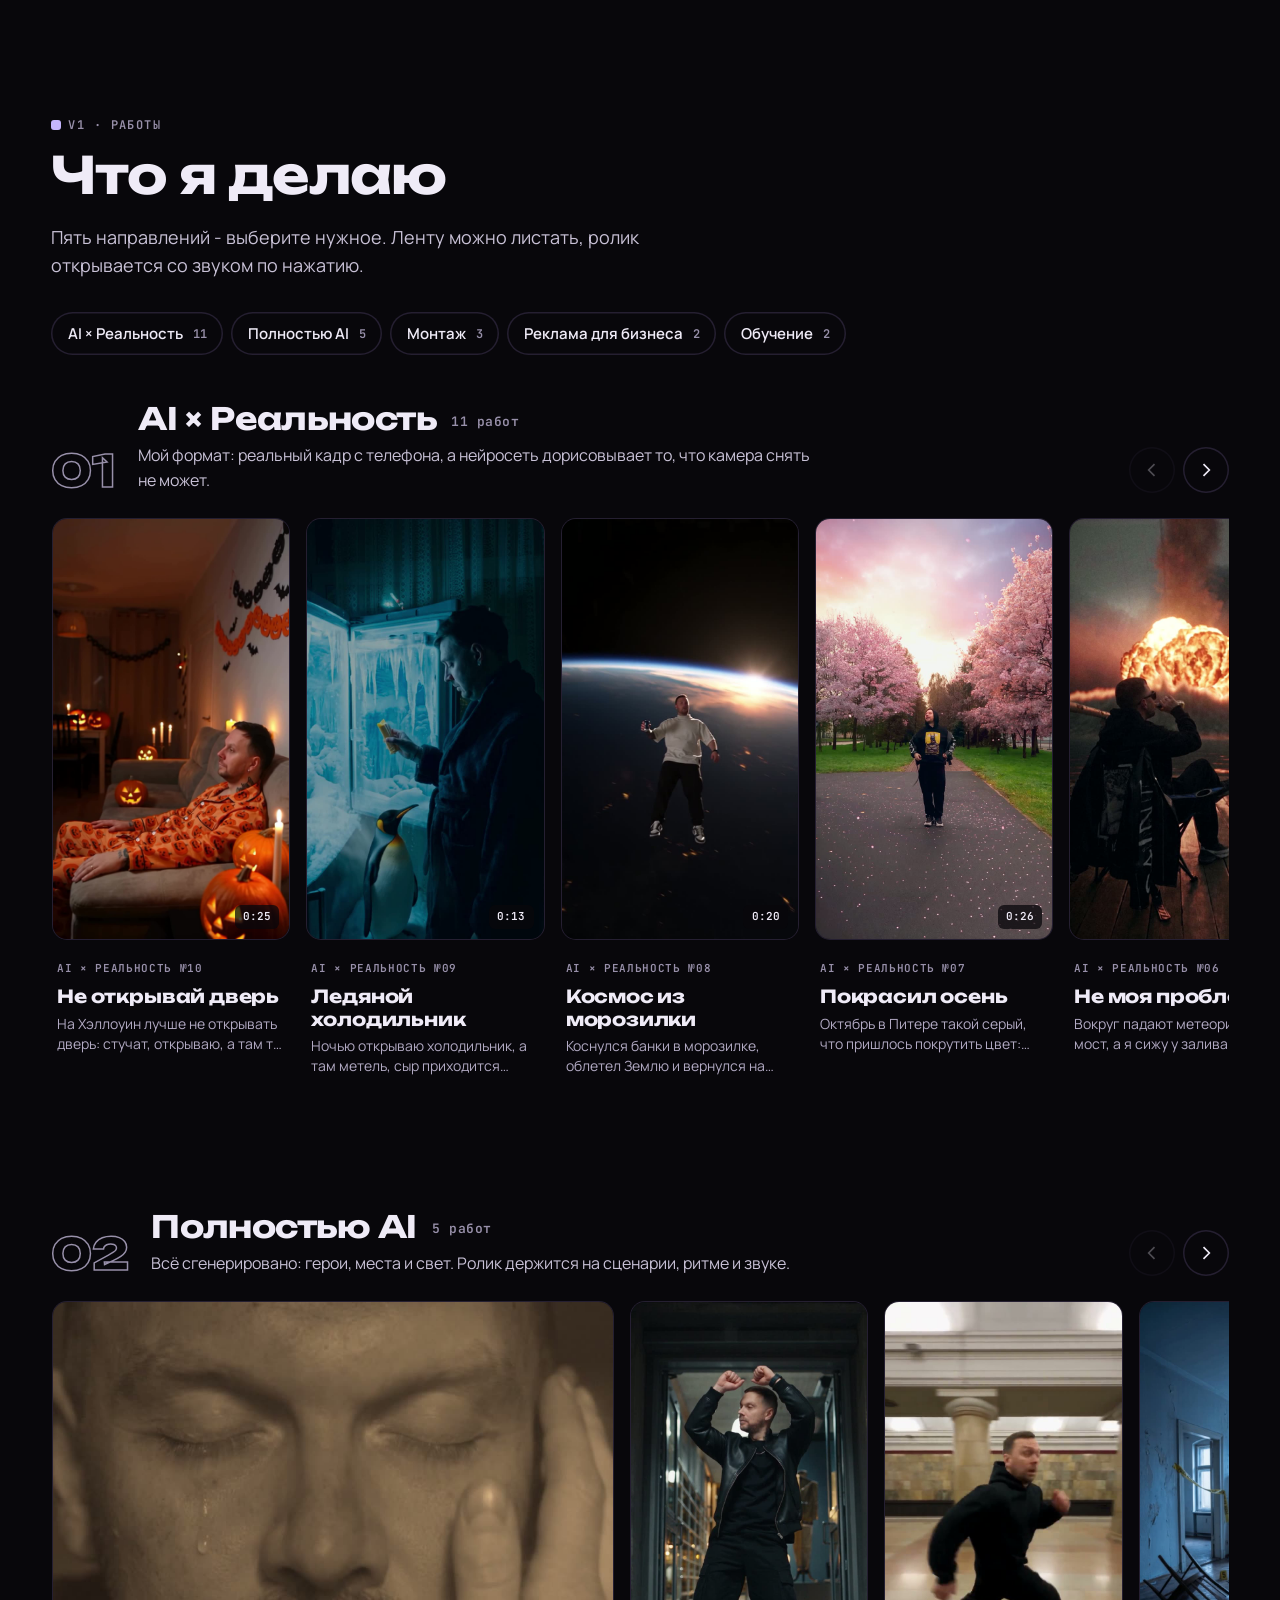
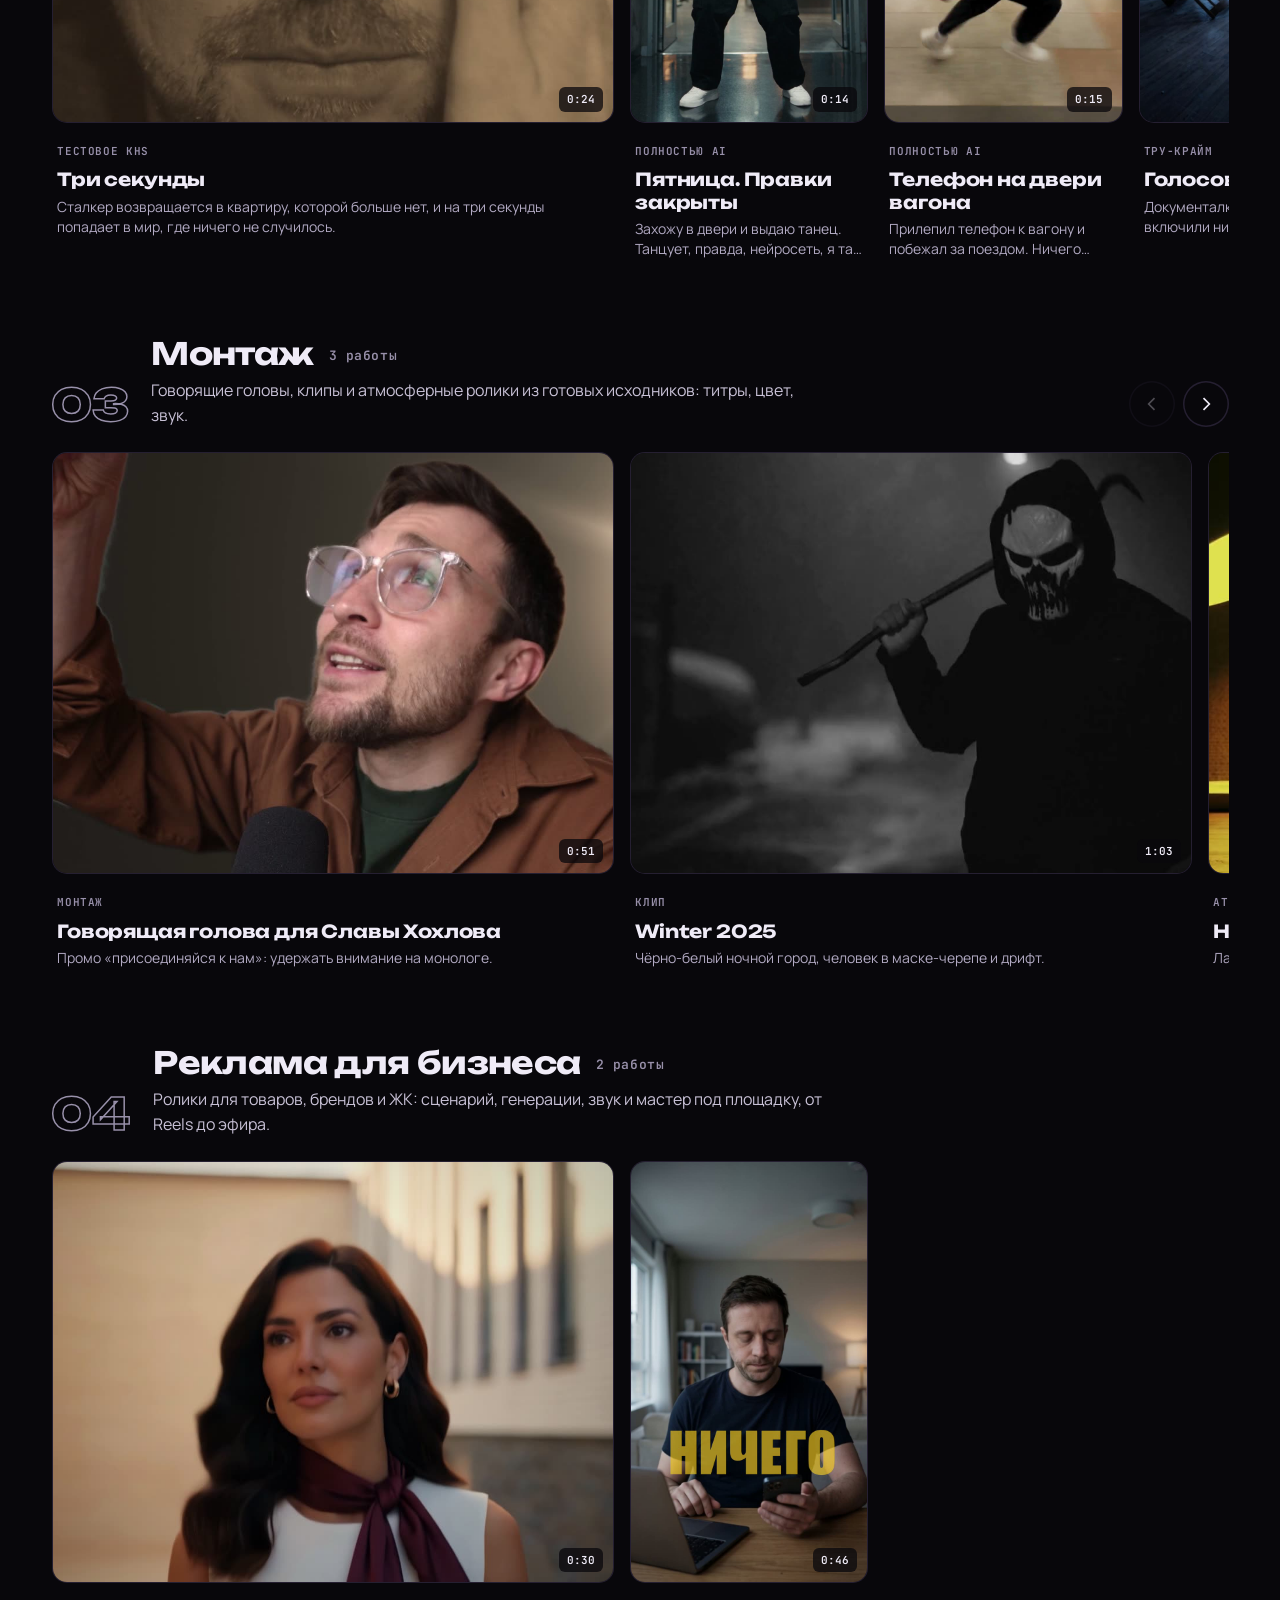
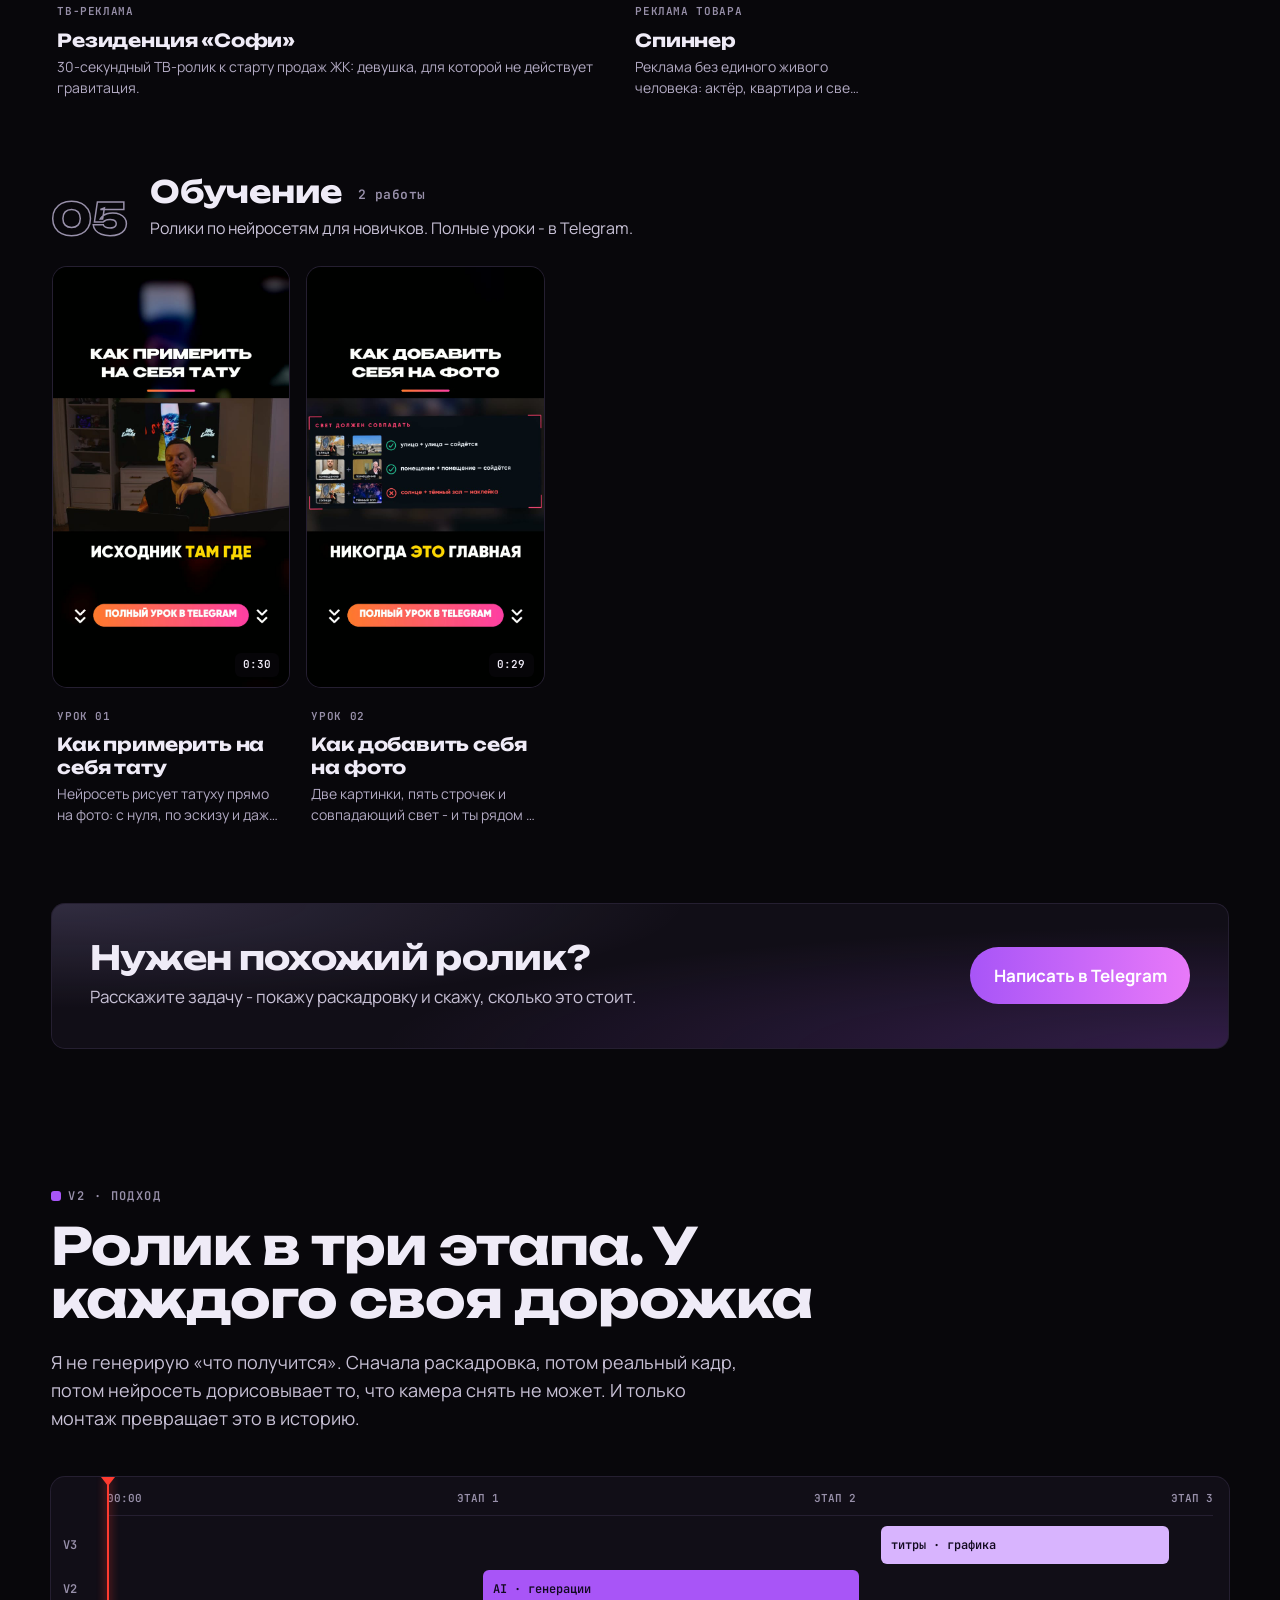
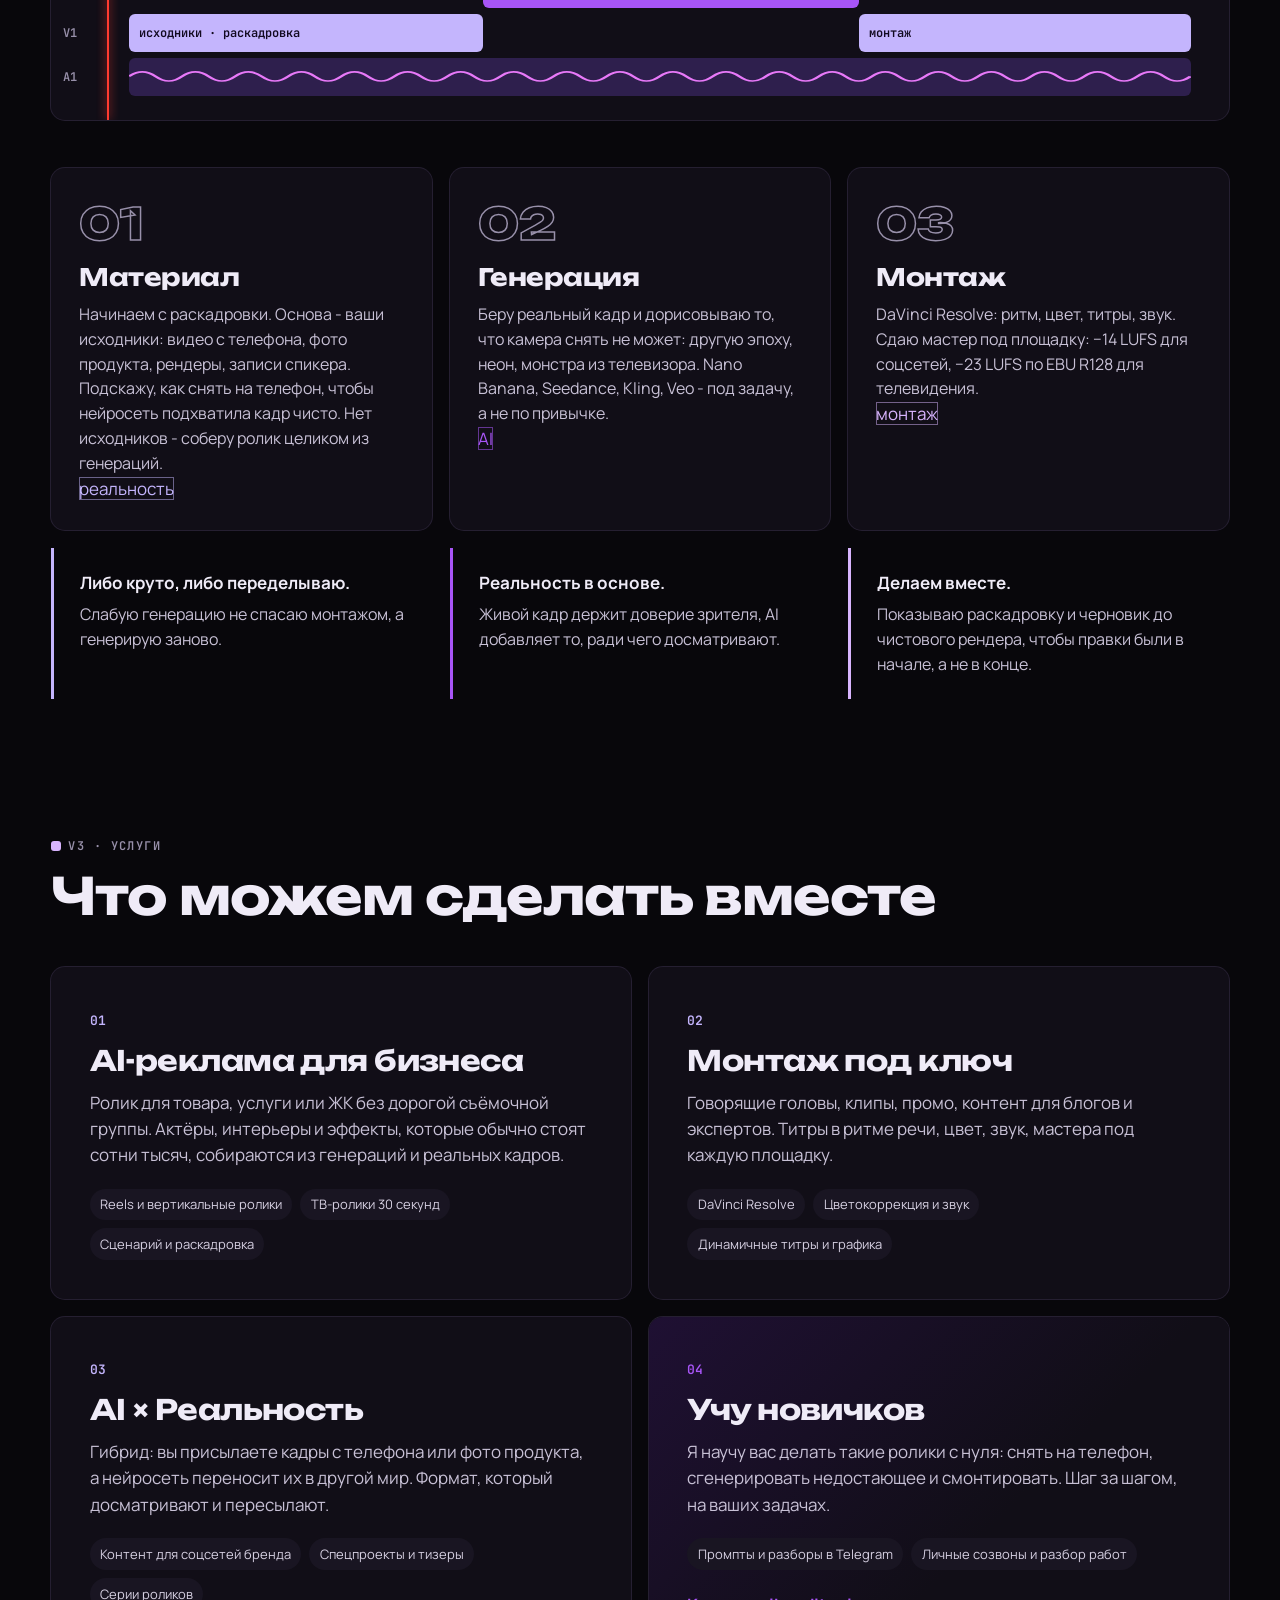
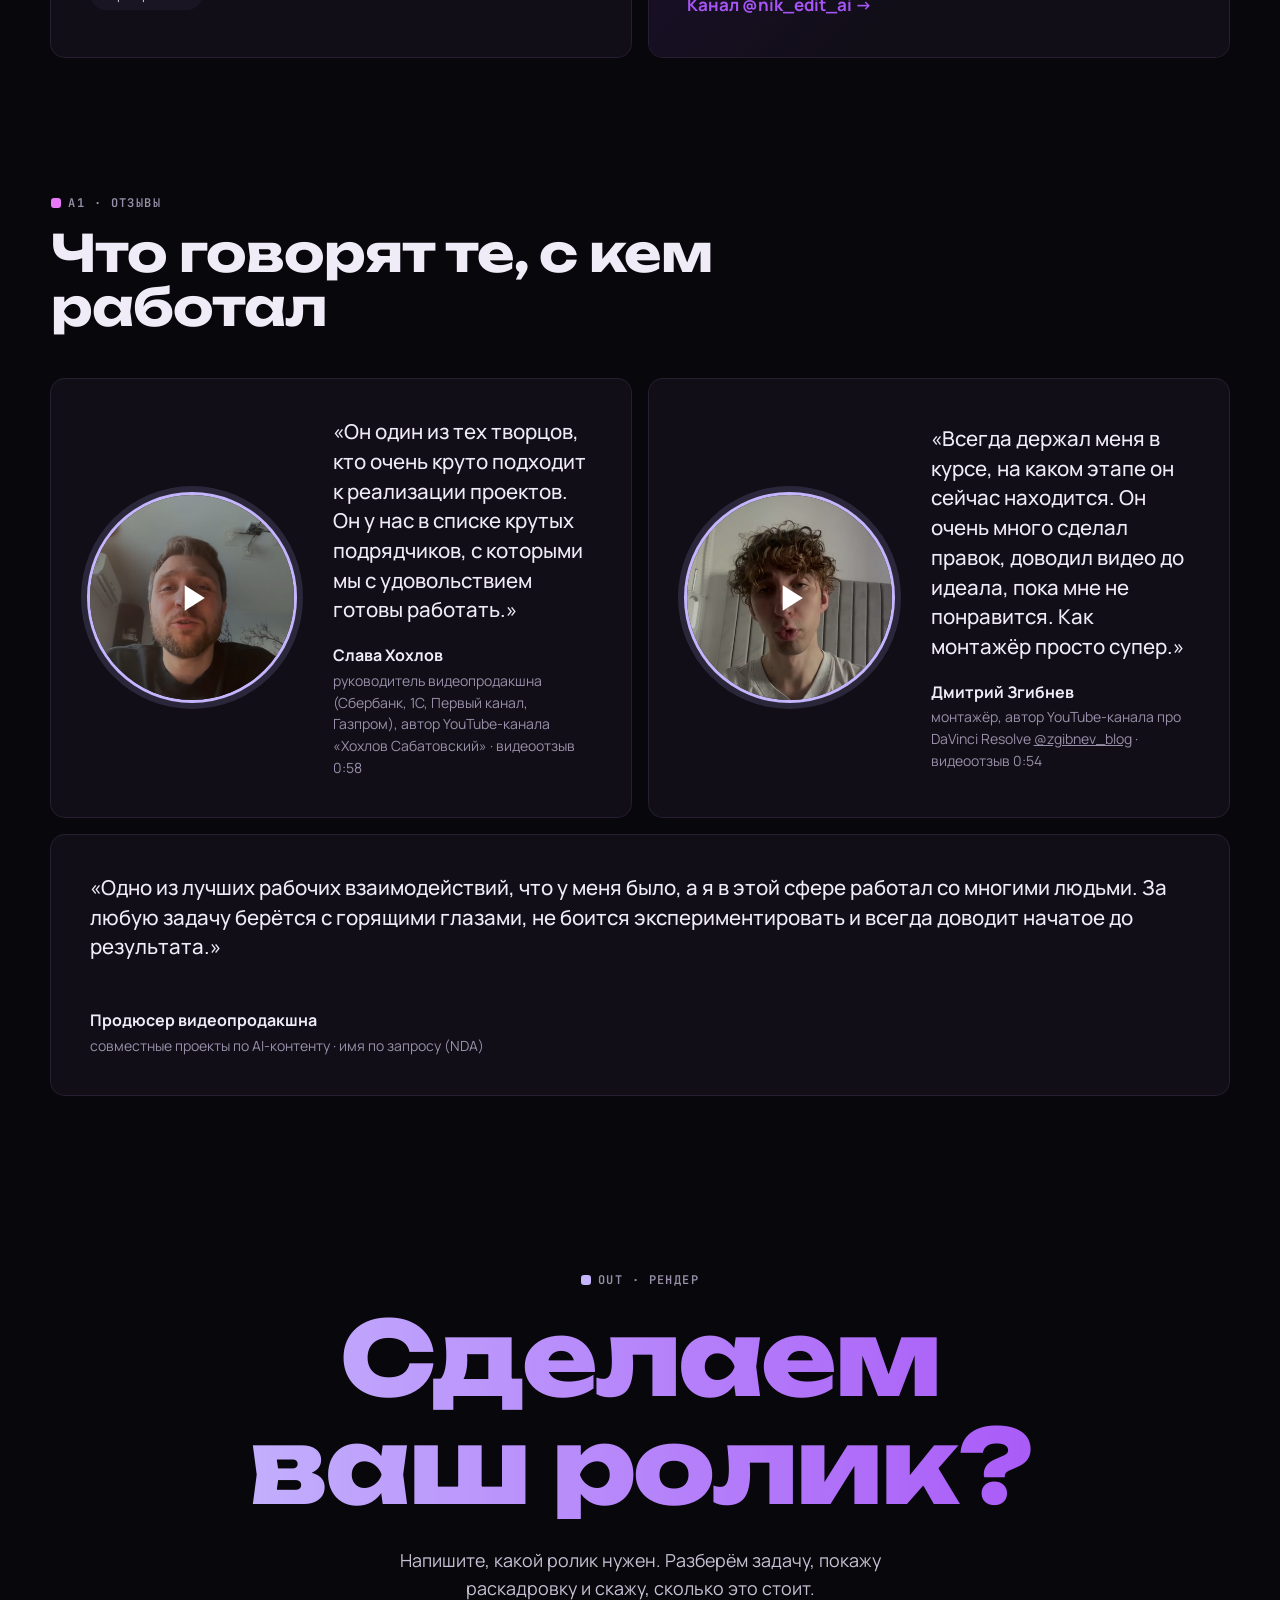
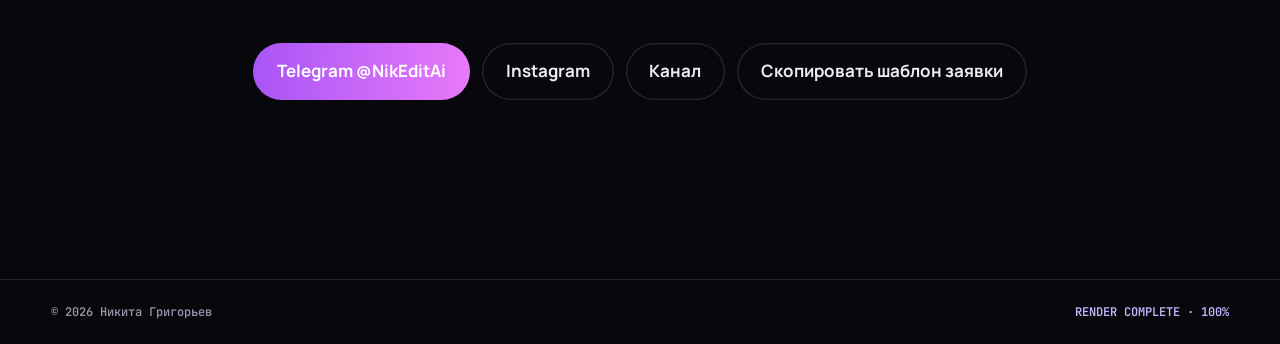
==== commit 0e18ce7f: "Хэллоуин-ролик в работы, Яндекс.Метрика, шаблон заявки, SEO (JSON-LD, og, sitemap, robots)" ====
--- a/index.html
+++ b/index.html
@@ -12,11 +12,51 @@
 <meta property="og:type" content="website">
 <meta name="twitter:card" content="summary_large_image">
 <meta name="theme-color" content="#08070b">
+<script type="application/ld+json">
+{
+  "@context": "https://schema.org",
+  "@graph": [
+    {
+      "@type": "Person",
+      "name": "Никита Григорьев",
+      "jobTitle": "Видеомонтажёр и AI-креатор",
+      "address": { "@type": "PostalAddress", "addressLocality": "Санкт-Петербург", "addressCountry": "RU" },
+      "url": "https://nik-edit-ai.github.io/",
+      "sameAs": [
+        "https://t.me/NikEditAi",
+        "https://t.me/nik_edit_ai",
+        "https://instagram.com/nik.edit.ai"
+      ]
+    },
+    {
+      "@type": "WebSite",
+      "name": "nik.edit.ai",
+      "url": "https://nik-edit-ai.github.io/",
+      "inLanguage": "ru"
+    }
+  ]
+}
+</script>
 <link rel="icon" href="data:image/svg+xml,%3Csvg xmlns='http://www.w3.org/2000/svg' viewBox='0 0 32 32'%3E%3Crect width='32' height='32' rx='7' fill='%2308070b'/%3E%3Crect x='7' y='8' width='8' height='16' rx='2' fill='%23c4b5fd'/%3E%3Crect x='17' y='8' width='8' height='16' rx='2' fill='%23a855f7'/%3E%3C/svg%3E">
 <link rel="preconnect" href="https://fonts.googleapis.com">
 <link rel="preconnect" href="https://fonts.gstatic.com" crossorigin>
 <link href="https://fonts.googleapis.com/css2?family=Unbounded:wght@500;700;800&family=Manrope:wght@400;500;600;700&family=JetBrains+Mono:wght@400;600&display=swap" rel="stylesheet">
-<link rel="stylesheet" href="style.css?v=13">
+<link rel="stylesheet" href="style.css?v=14">
+<!-- Yandex.Metrika counter -->
+<script type="text/javascript">
+   (function(m,e,t,r,i,k,a){m[i]=m[i]||function(){(m[i].a=m[i].a||[]).push(arguments)};
+   m[i].l=1*new Date();for (var j = 0; j < document.scripts.length; j++) {if (document.scripts[j].src === r) { return; }}
+   k=e.createElement(t),a=e.getElementsByTagName(t)[0],k.async=1,k.src=r,a.parentNode.insertBefore(k,a)})
+   (window, document, "script", "https://mc.yandex.ru/metrika/tag.js", "ym");
+
+   ym(113993930, "init", {
+        clickmap:true,
+        trackLinks:true,
+        accurateTrackBounce:true
+   });
+</script>
+<noscript><div><img src="https://mc.yandex.ru/watch/113993930" style="position:absolute; left:-9999px;" alt="" /></div></noscript>
+<!-- /Yandex.Metrika counter -->
 </head>
 <body>
 
@@ -222,6 +262,7 @@
     <a href="https://t.me/NikEditAi" class="btn" target="_blank" rel="noopener">Telegram @NikEditAi</a>
     <a href="https://instagram.com/nik.edit.ai" class="btn btn-ghost" target="_blank" rel="noopener">Instagram</a>
     <a href="https://t.me/nik_edit_ai" class="btn btn-ghost" target="_blank" rel="noopener">Канал</a>
+    <button class="btn btn-ghost" id="briefCopy" type="button">Скопировать шаблон заявки</button>
   </div>
 </section>
 
@@ -241,7 +282,7 @@
   </div>
 </dialog>
 
-<script src="works.js?v=13"></script>
-<script src="app.js?v=13"></script>
+<script src="works.js?v=14"></script>
+<script src="app.js?v=14"></script>
 </body>
 </html>
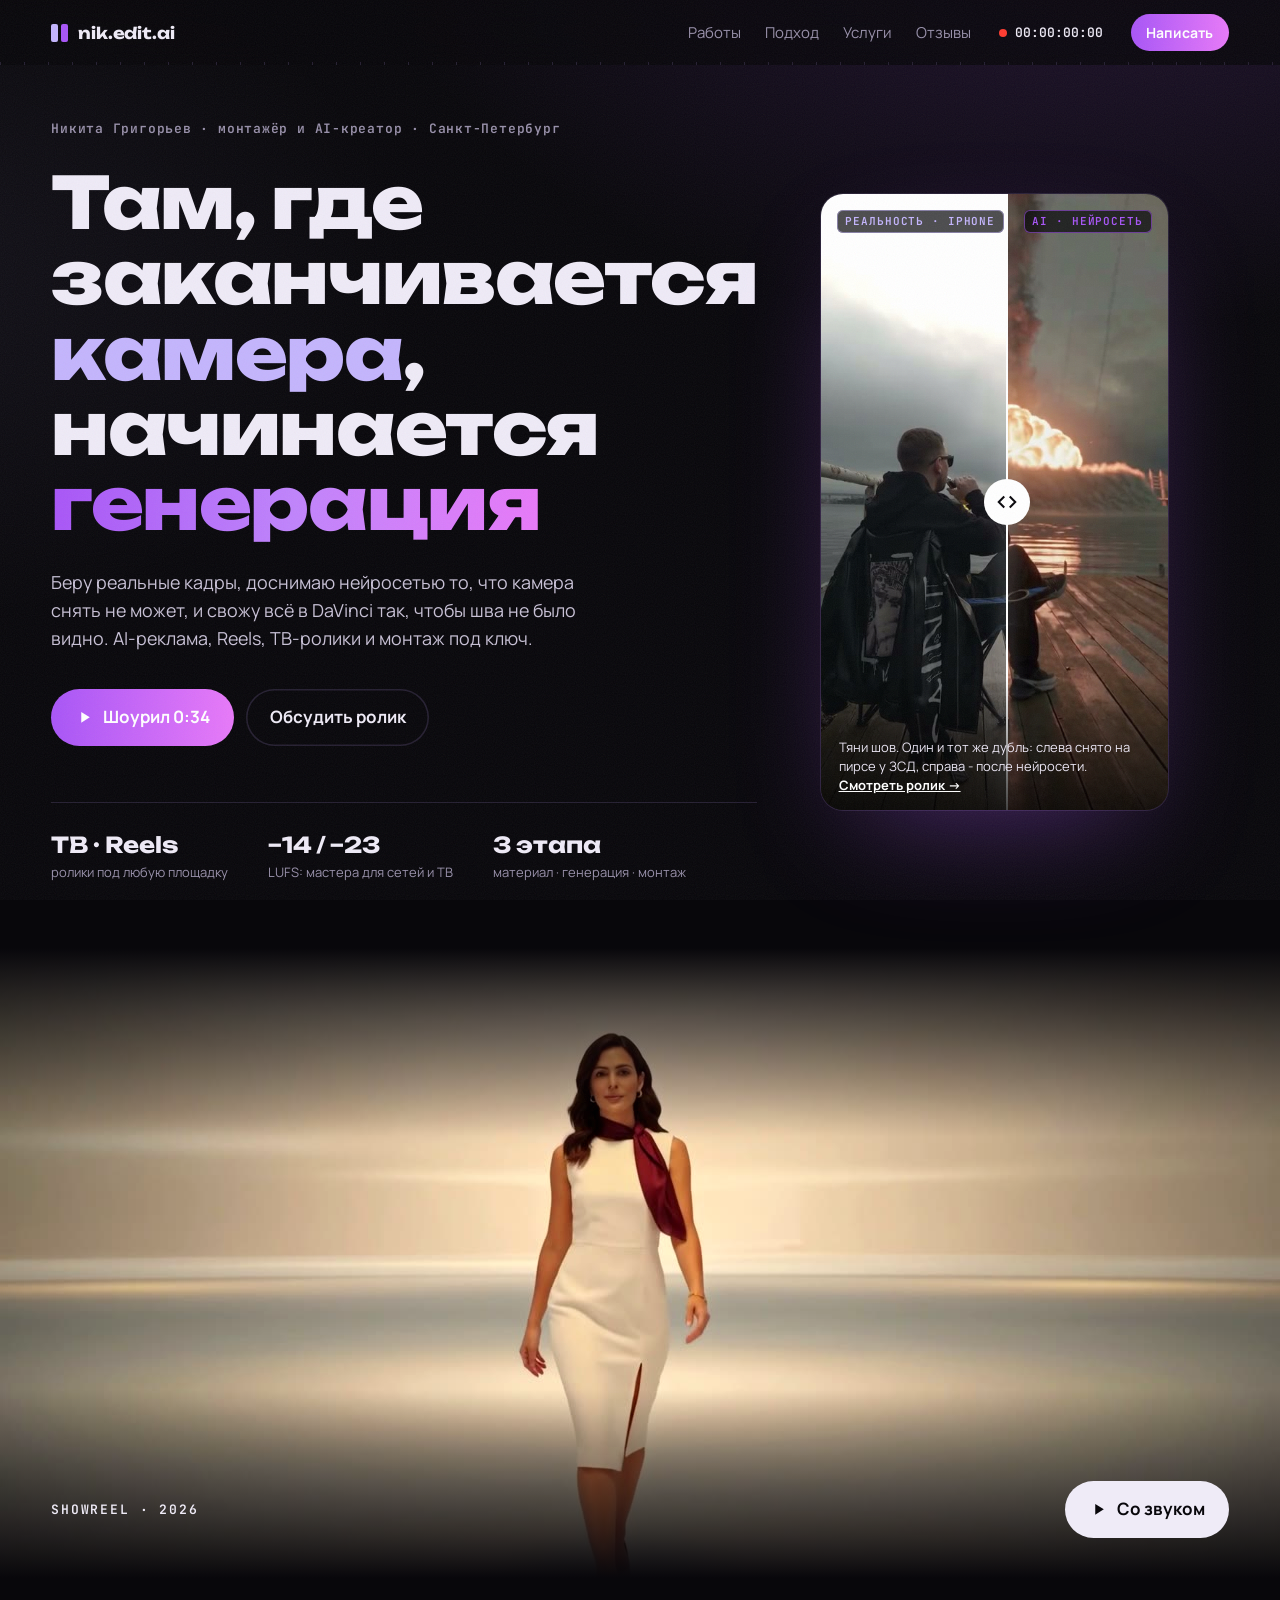
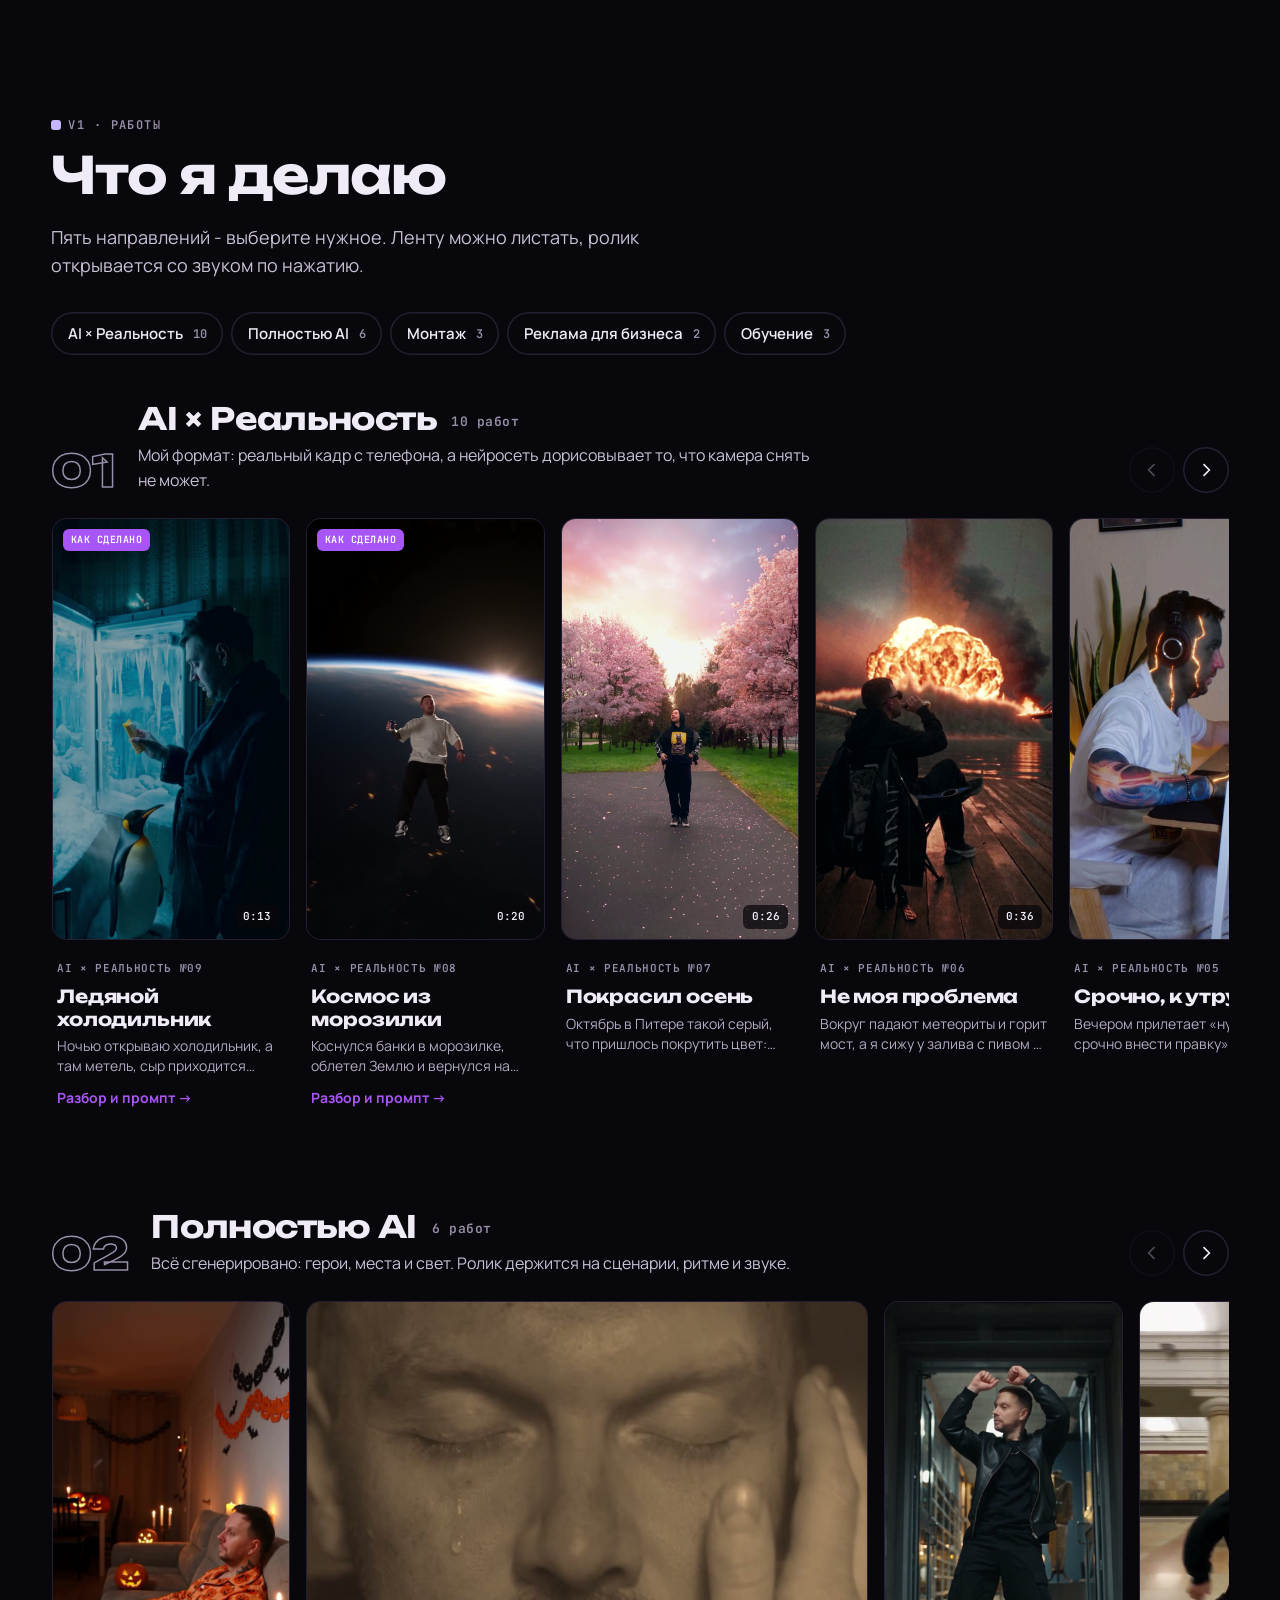
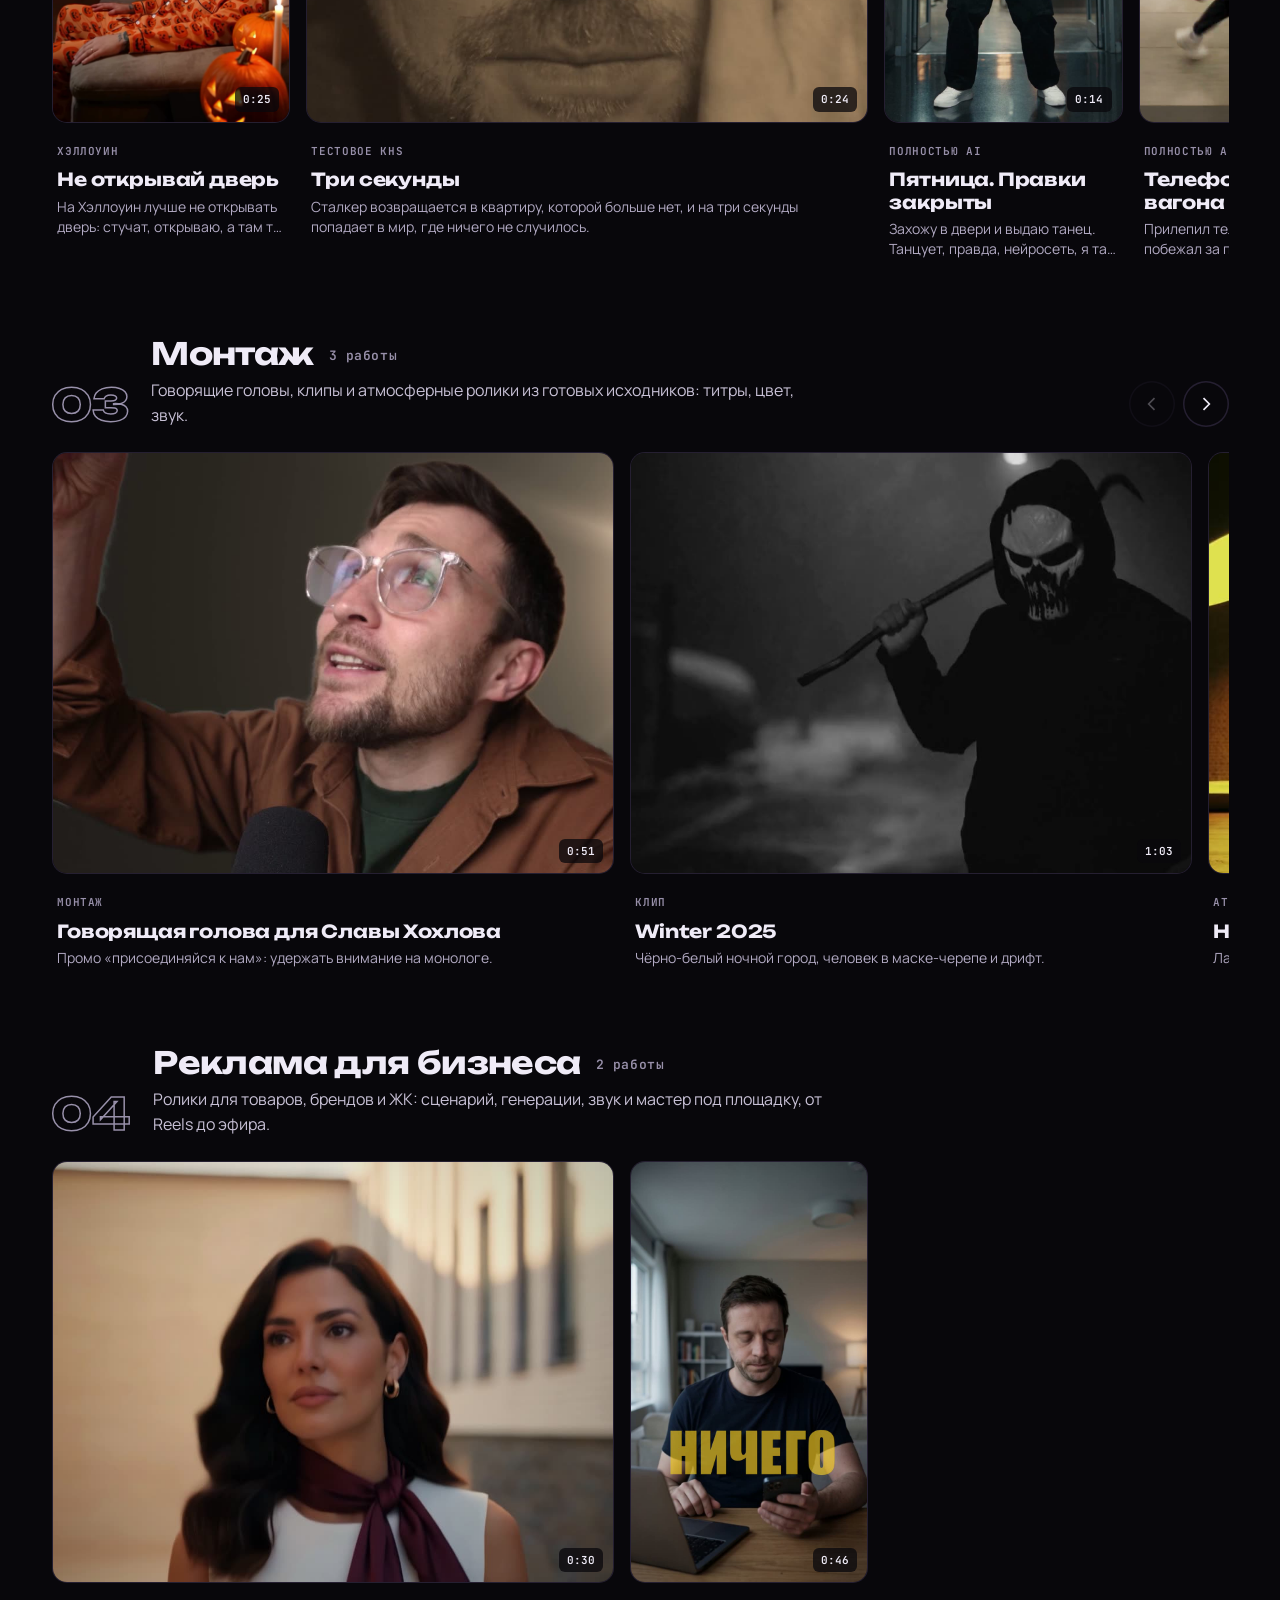
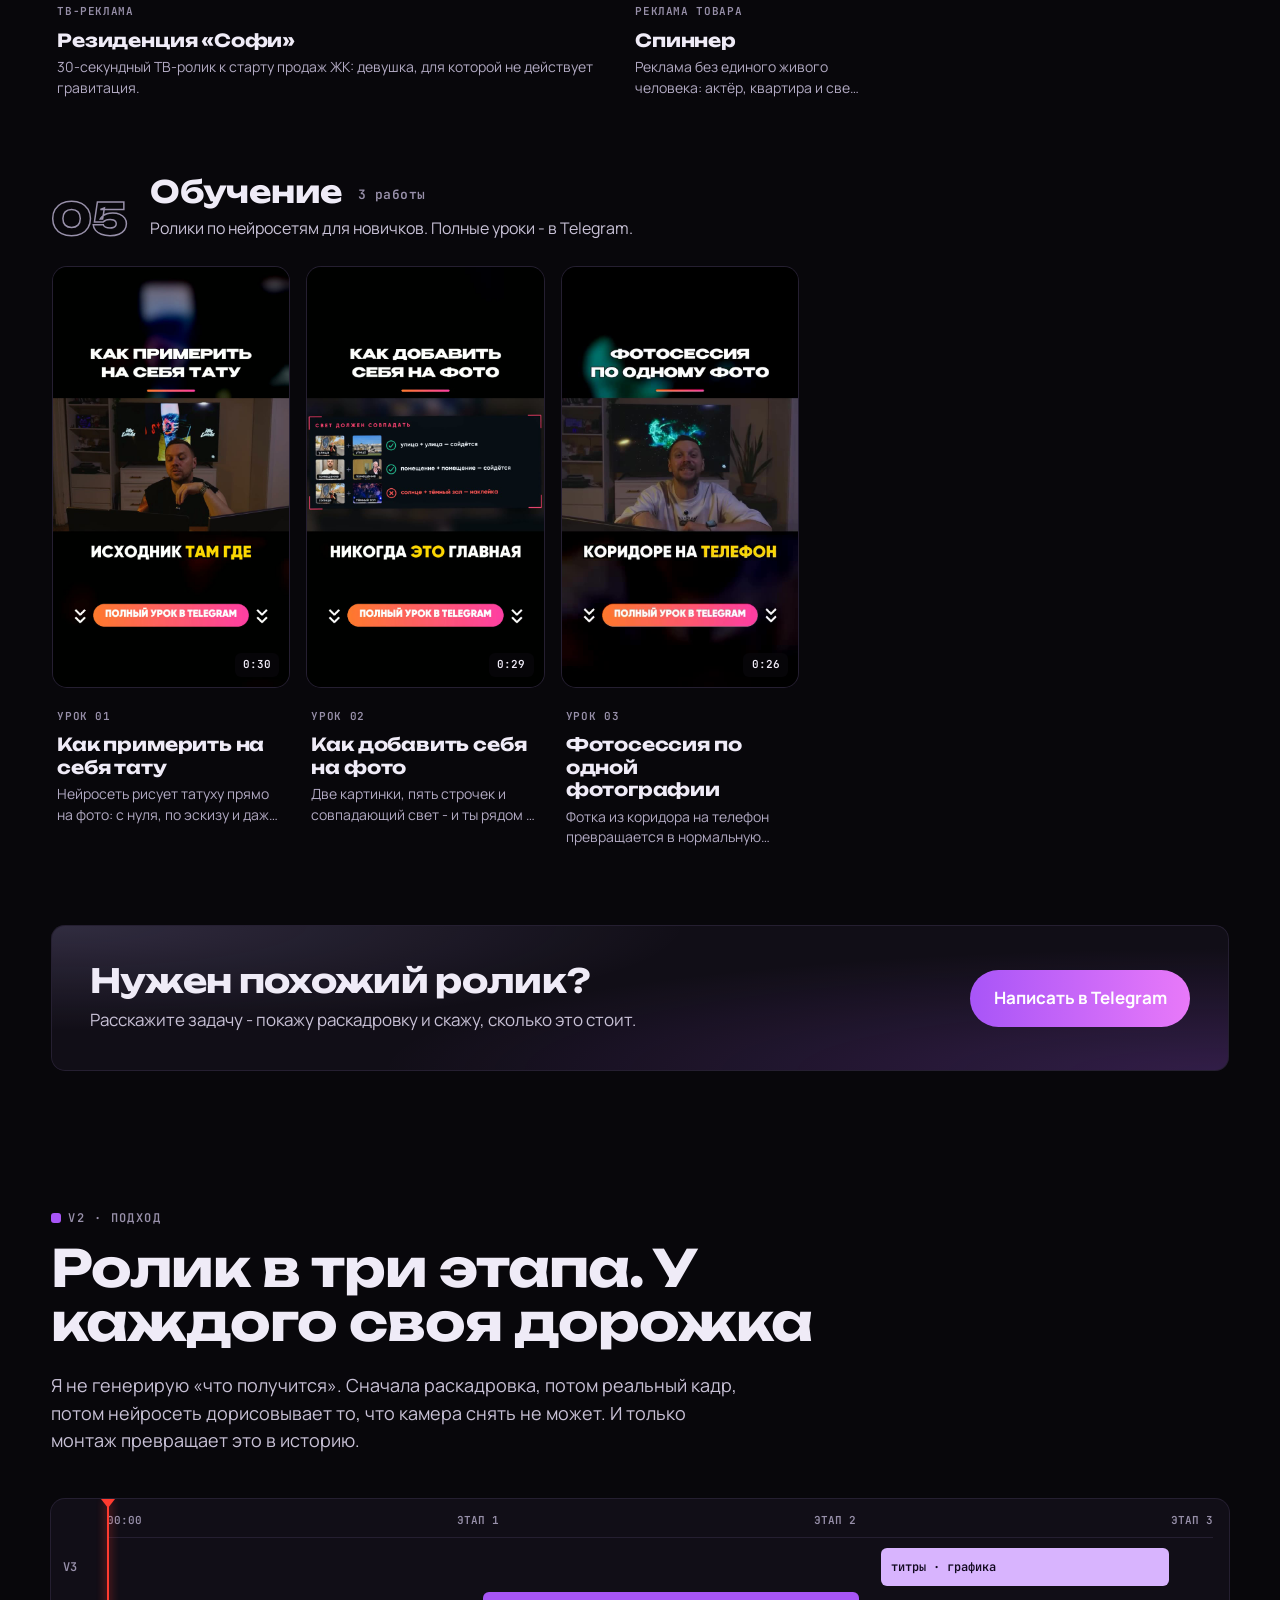
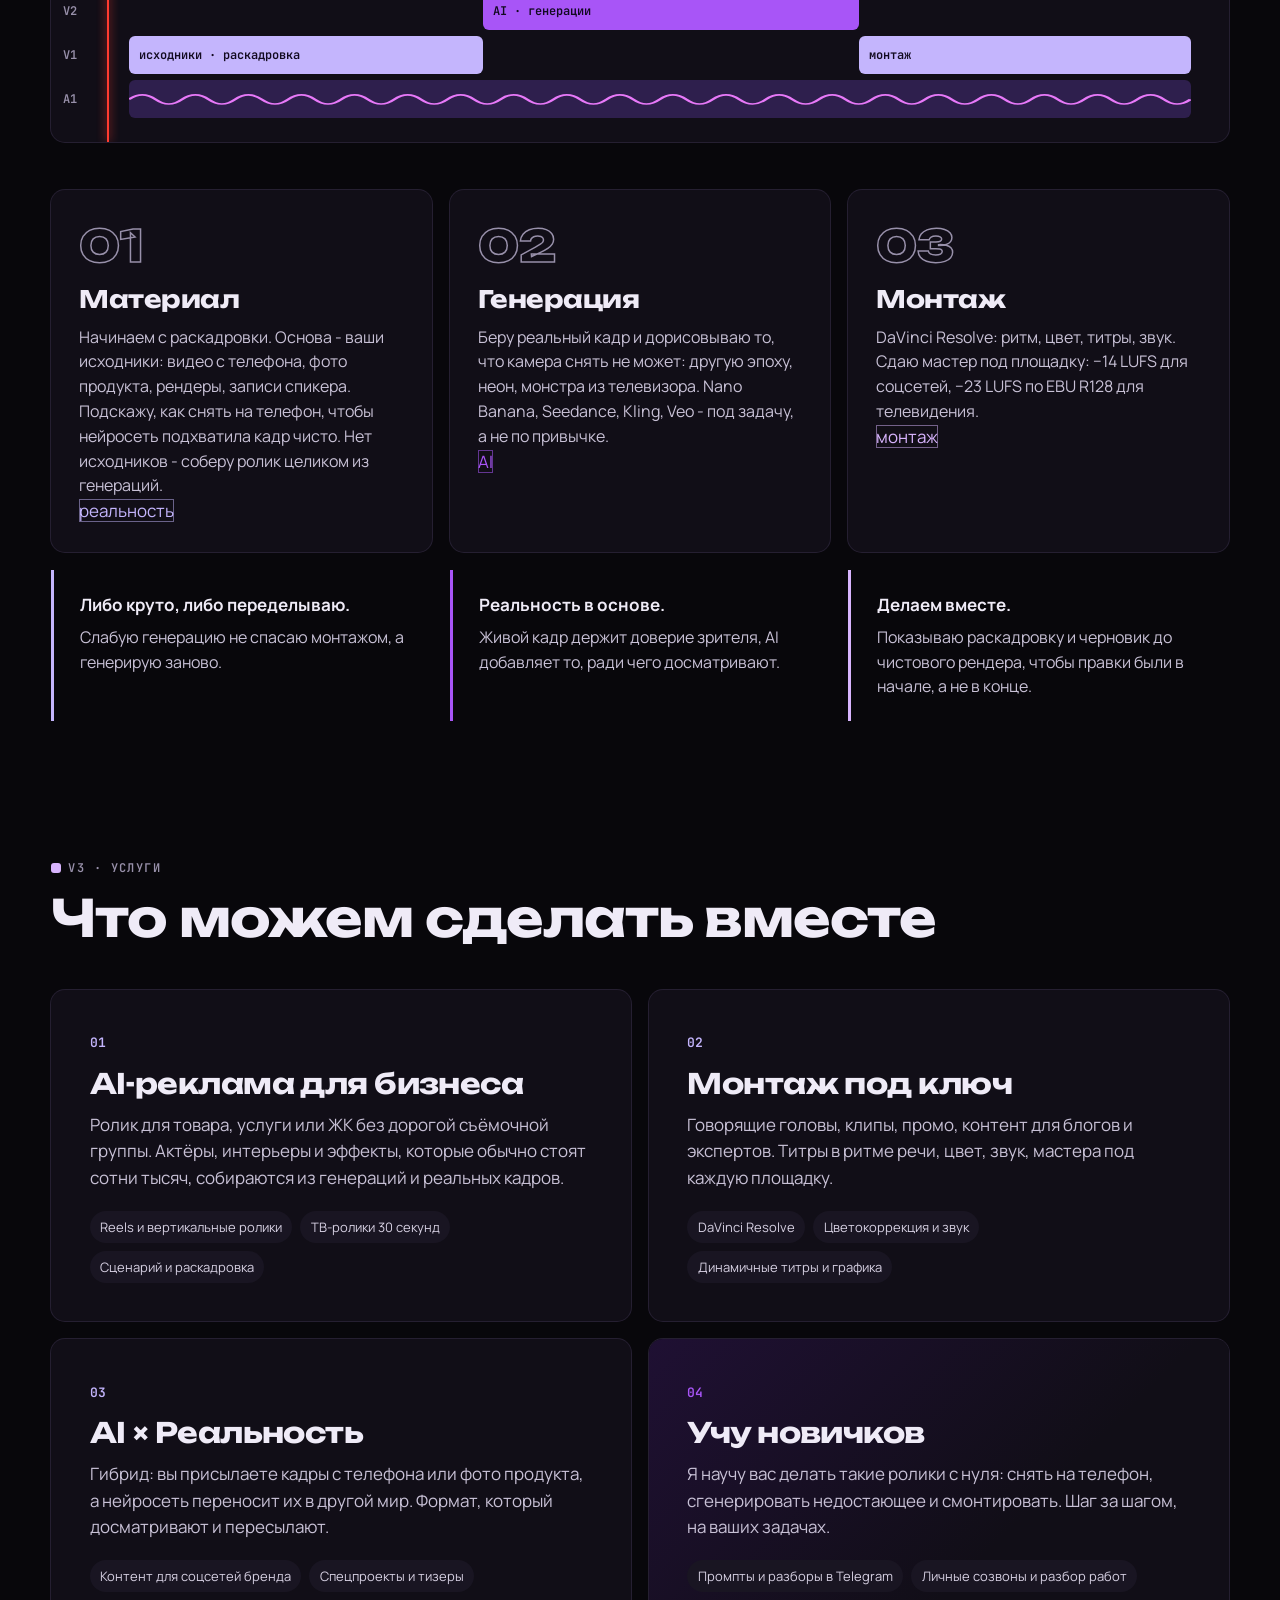
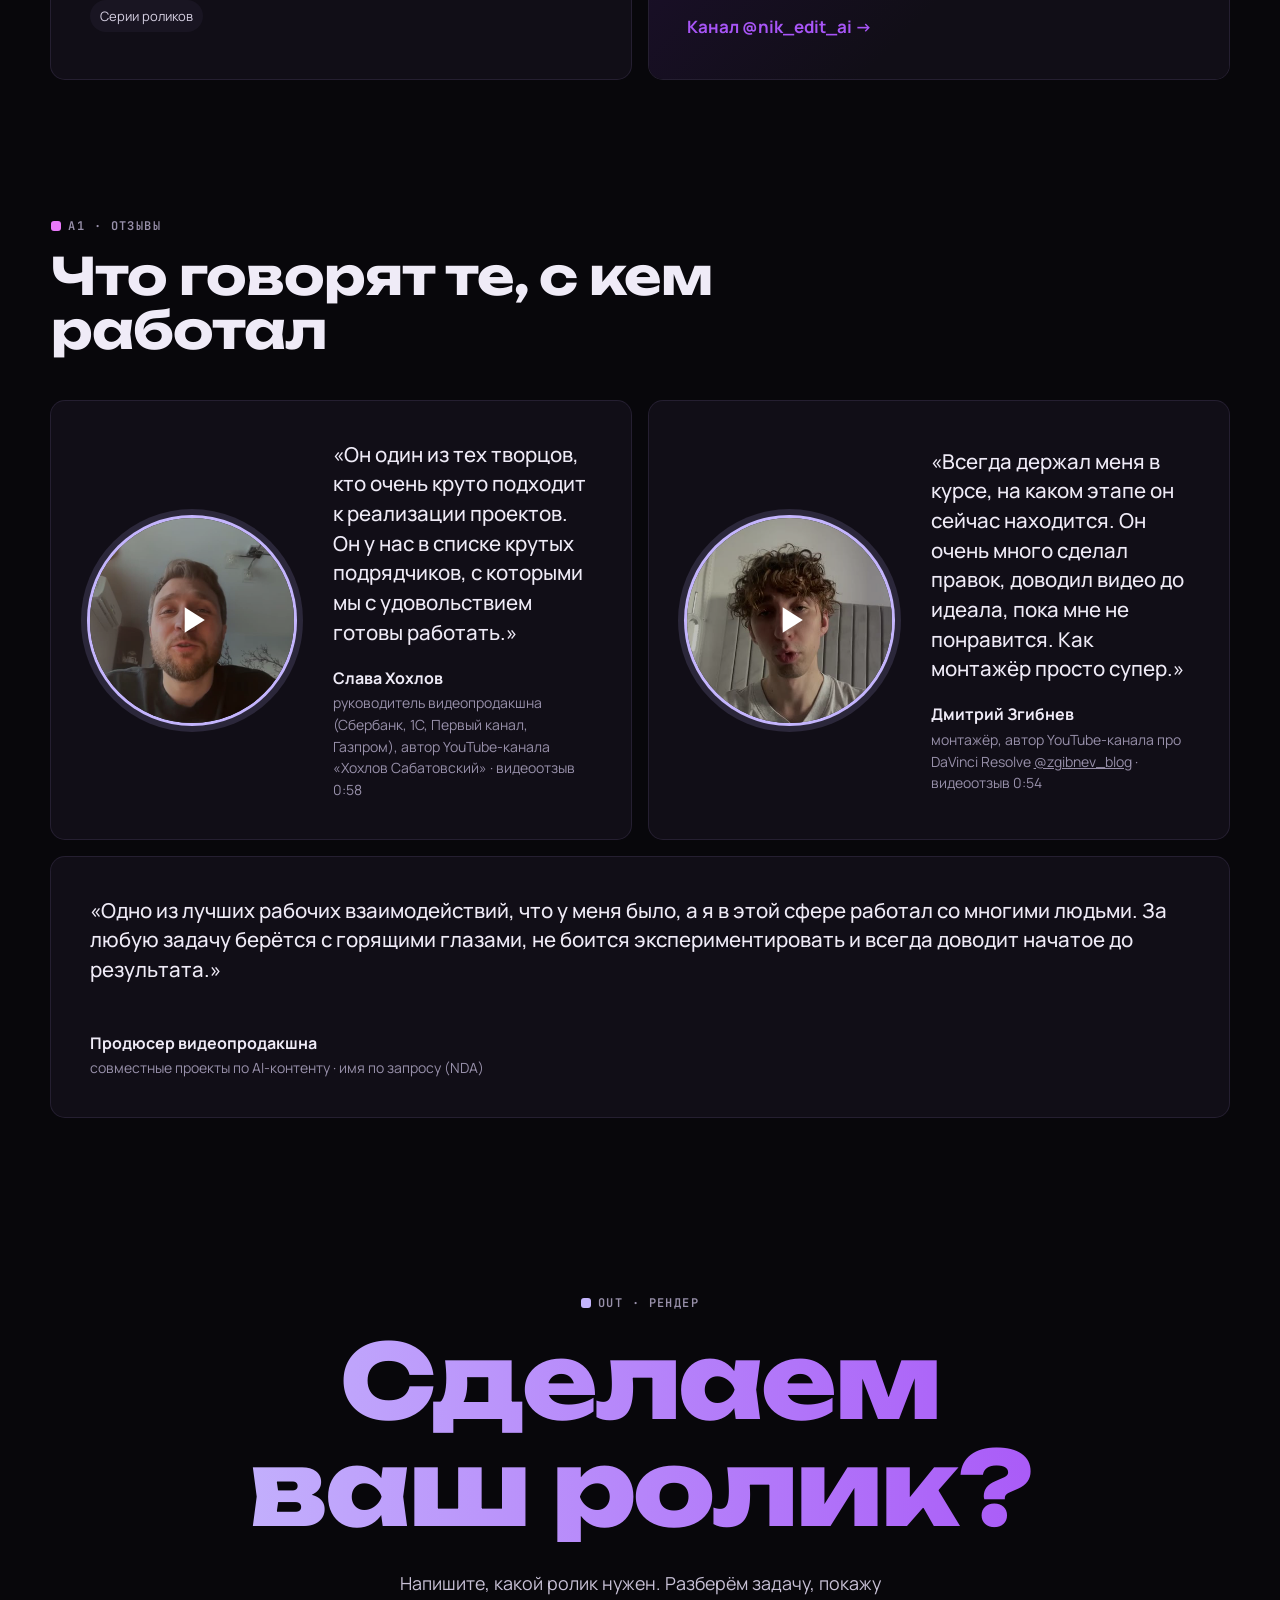
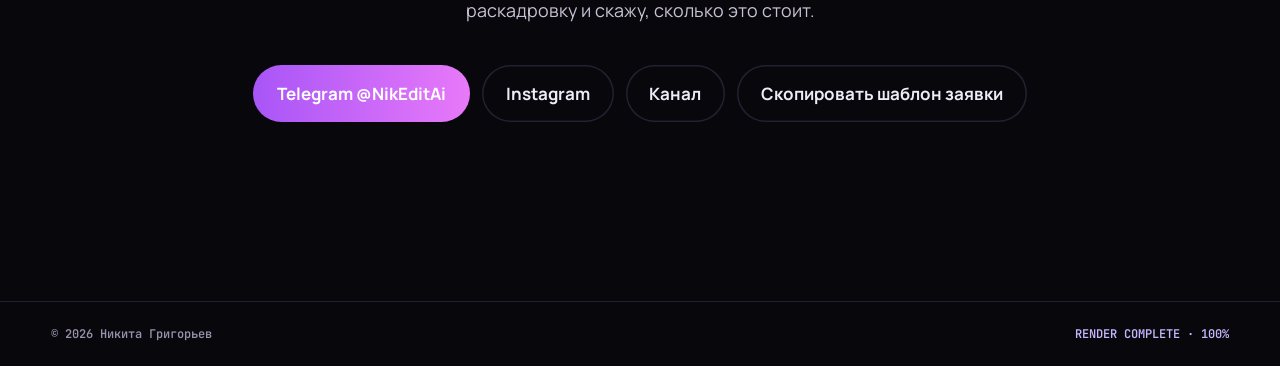
==== commit 29a94799: "Урок 3, разборы «Холодильник» и «Космос» из телеграм-канала, правка Хэллоуина (полностью AI)" ====
--- a/index.html
+++ b/index.html
@@ -41,7 +41,7 @@
 <link rel="preconnect" href="https://fonts.googleapis.com">
 <link rel="preconnect" href="https://fonts.gstatic.com" crossorigin>
 <link href="https://fonts.googleapis.com/css2?family=Unbounded:wght@500;700;800&family=Manrope:wght@400;500;600;700&family=JetBrains+Mono:wght@400;600&display=swap" rel="stylesheet">
-<link rel="stylesheet" href="style.css?v=14">
+<link rel="stylesheet" href="style.css?v=15">
 <!-- Yandex.Metrika counter -->
 <script type="text/javascript">
    (function(m,e,t,r,i,k,a){m[i]=m[i]||function(){(m[i].a=m[i].a||[]).push(arguments)};
@@ -282,7 +282,7 @@
   </div>
 </dialog>
 
-<script src="works.js?v=14"></script>
-<script src="app.js?v=14"></script>
+<script src="works.js?v=15"></script>
+<script src="app.js?v=15"></script>
 </body>
 </html>
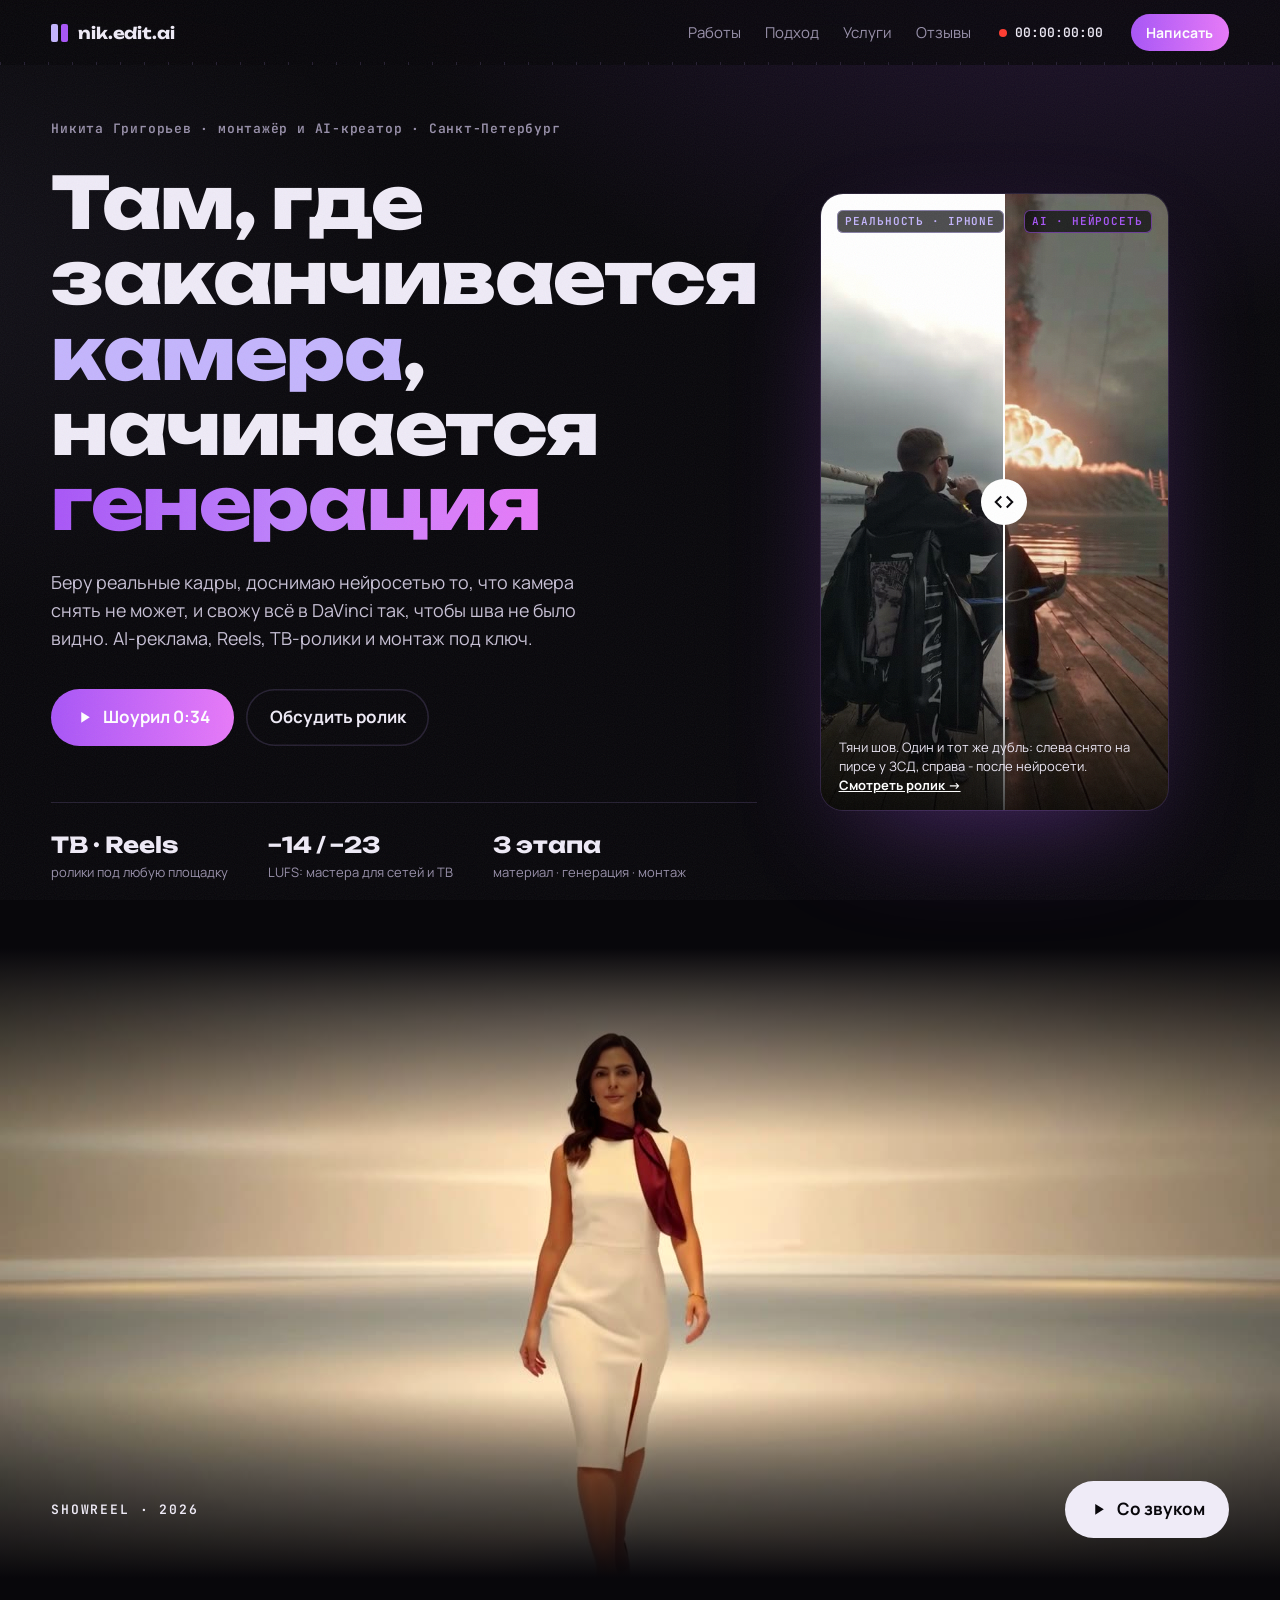
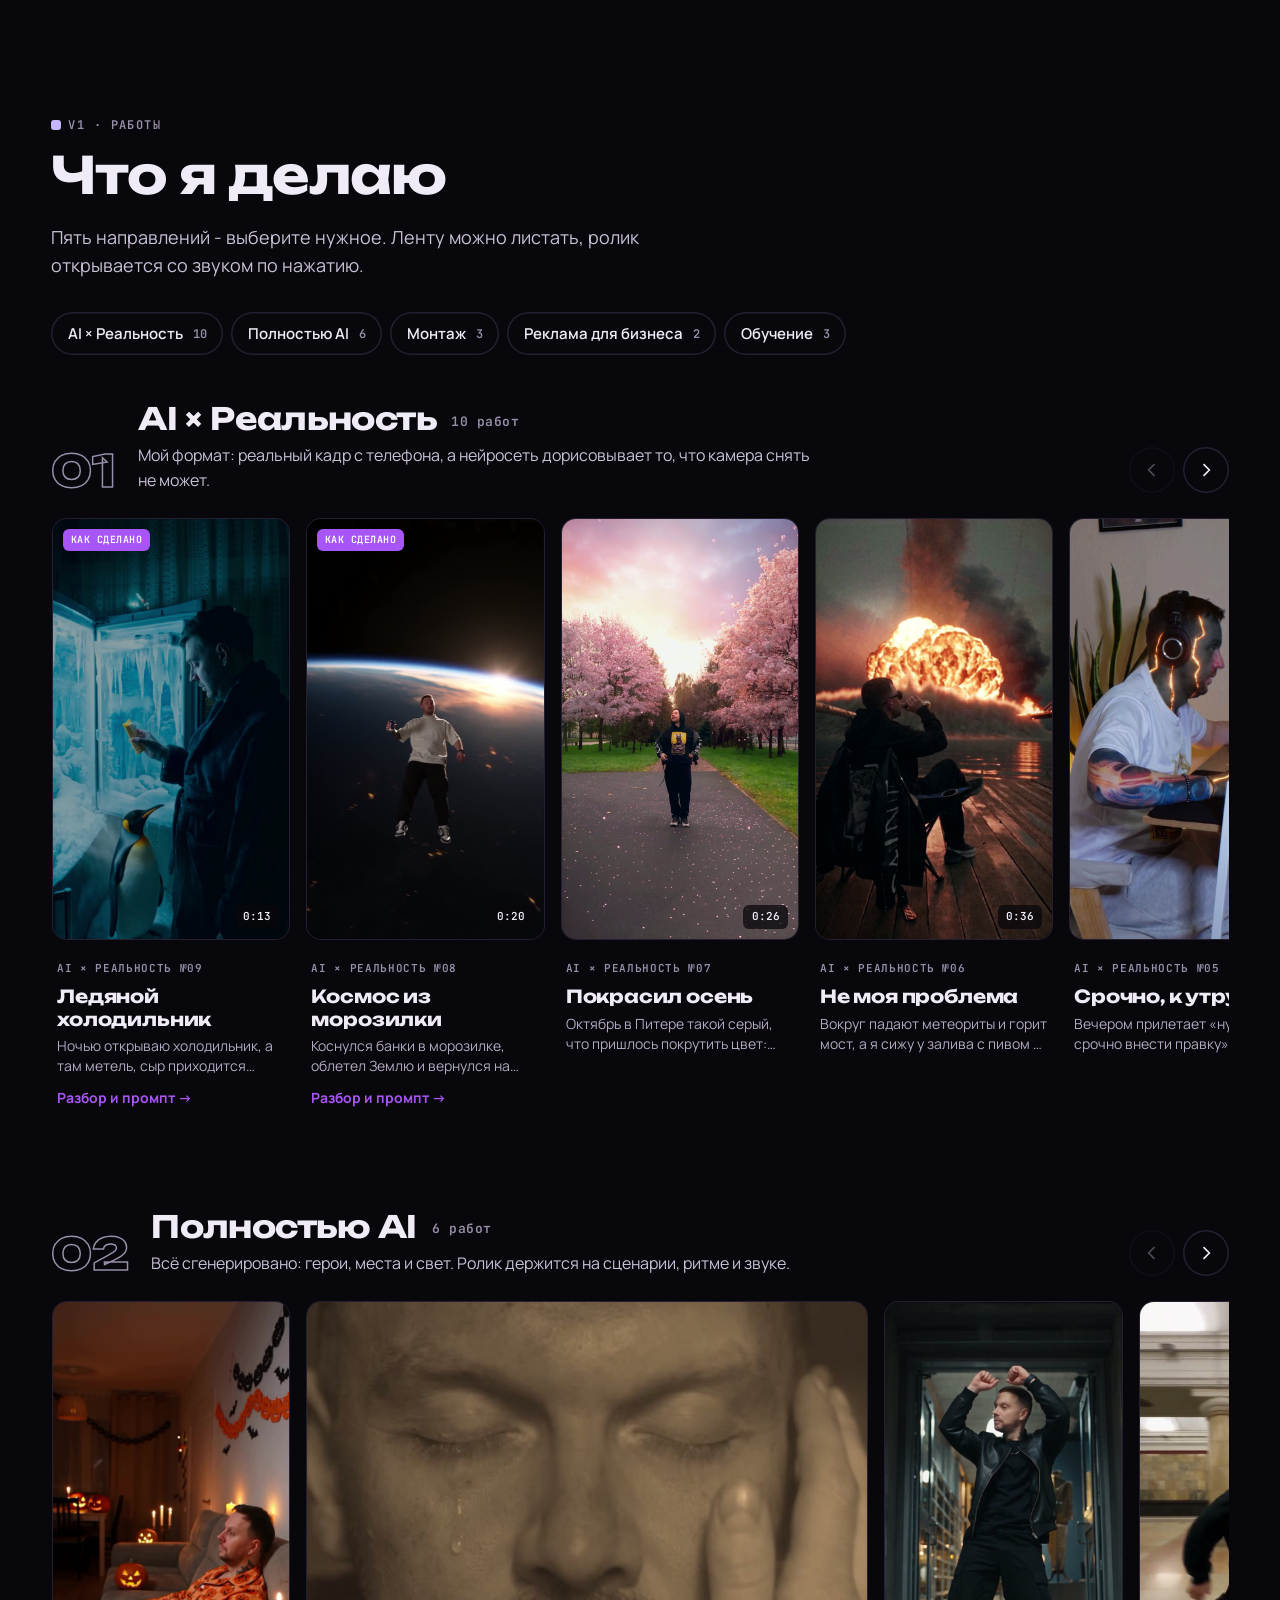
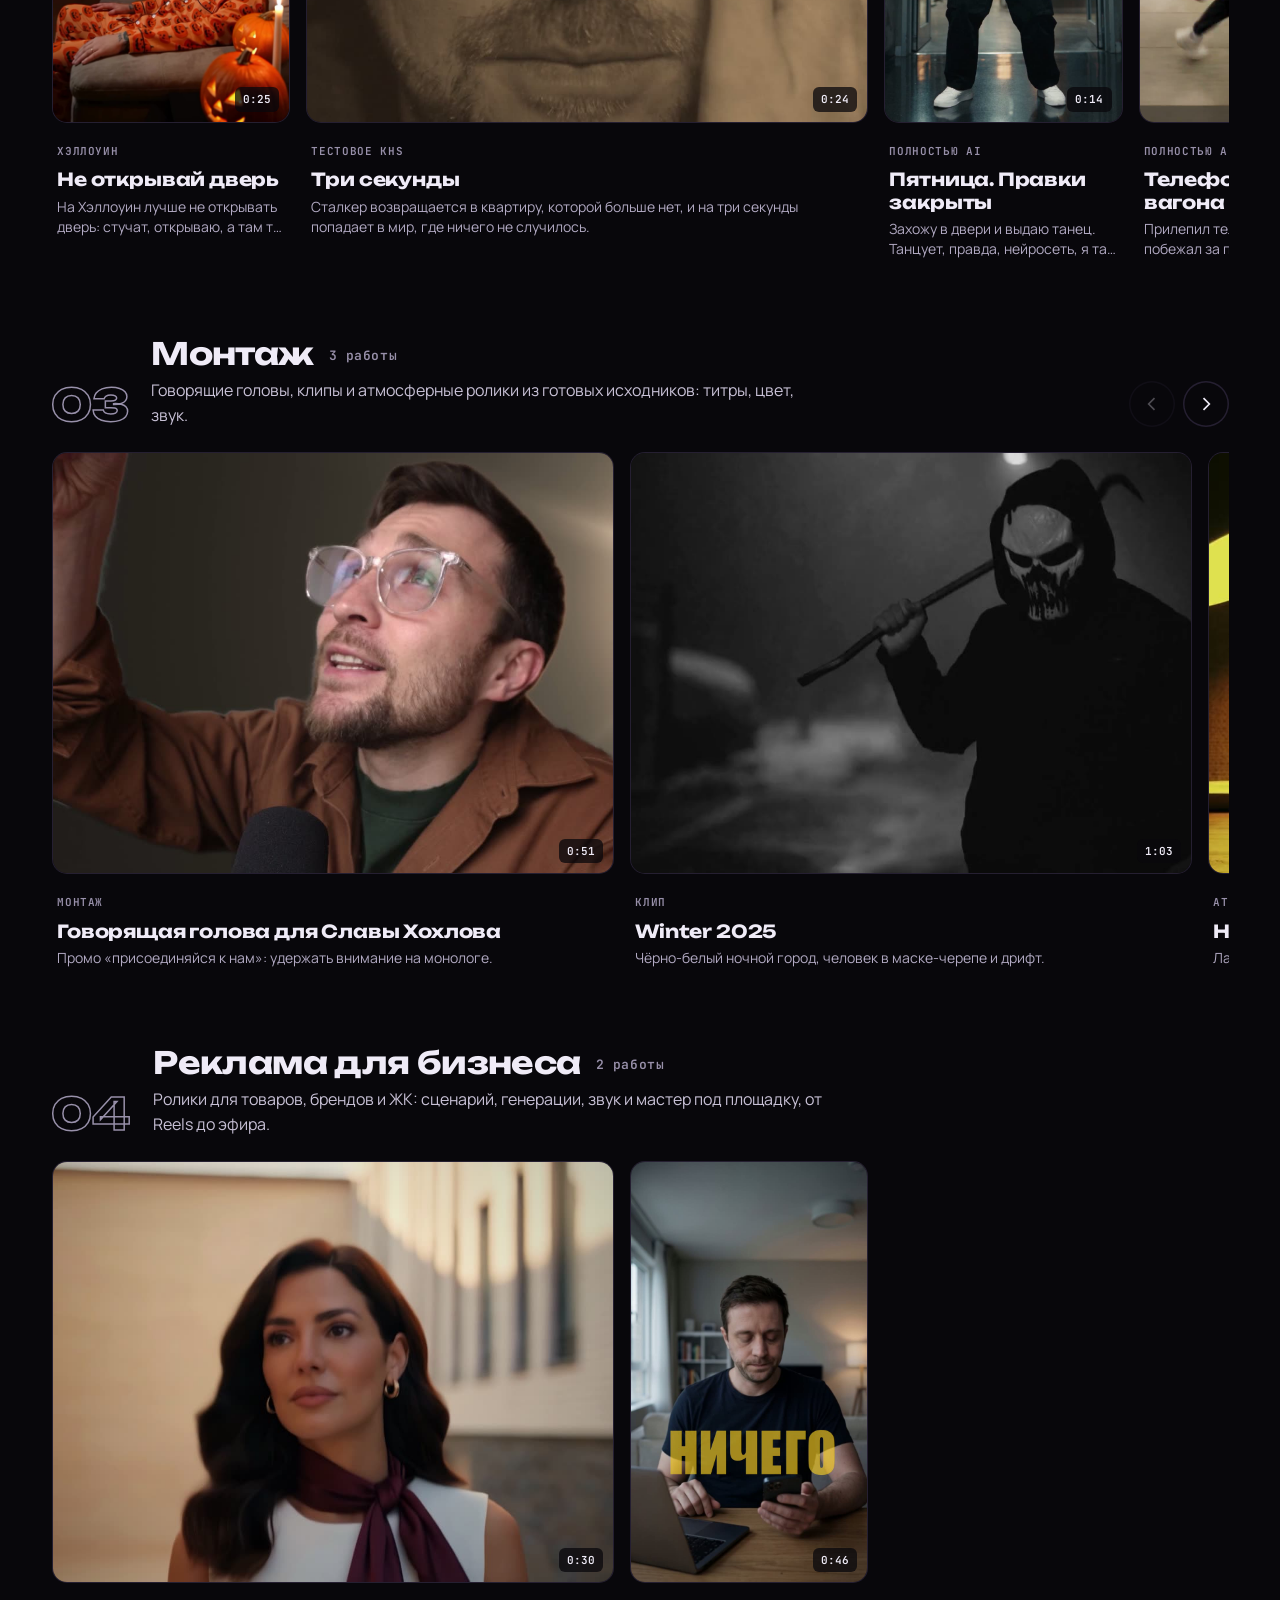
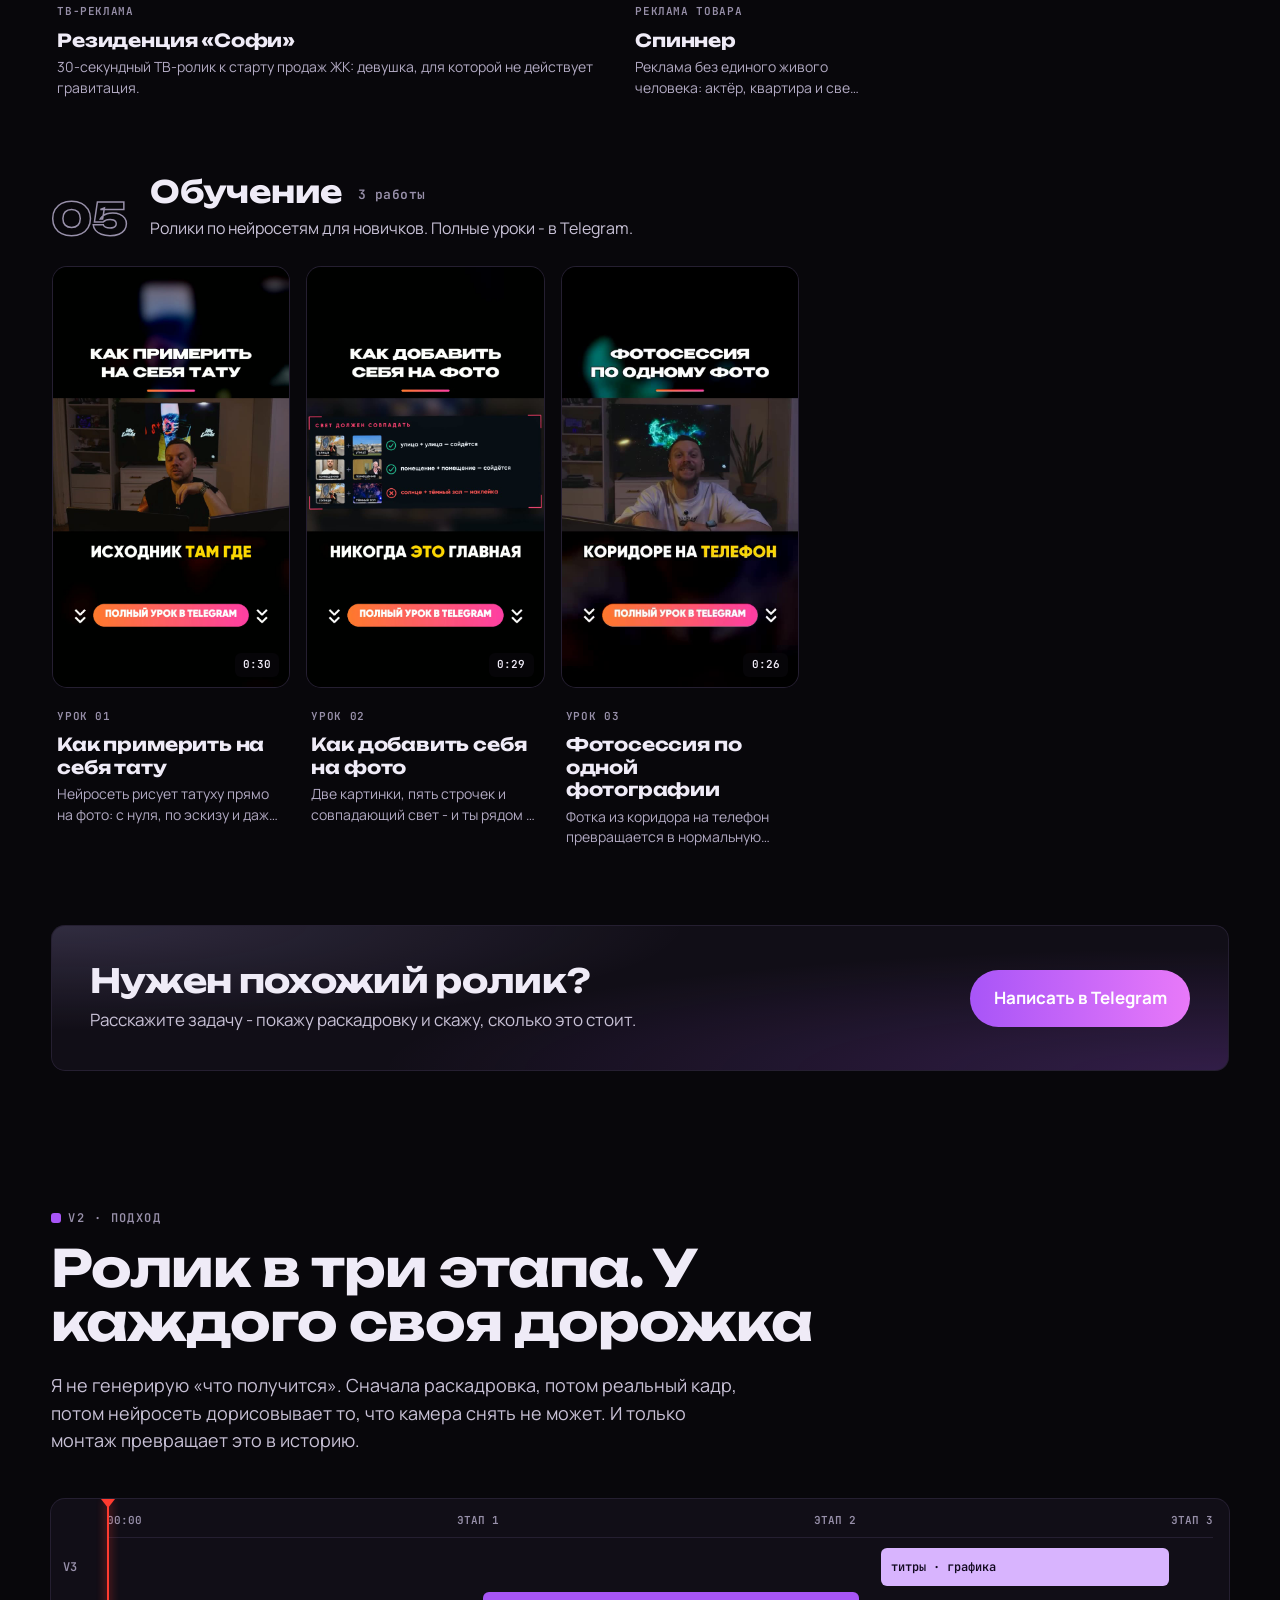
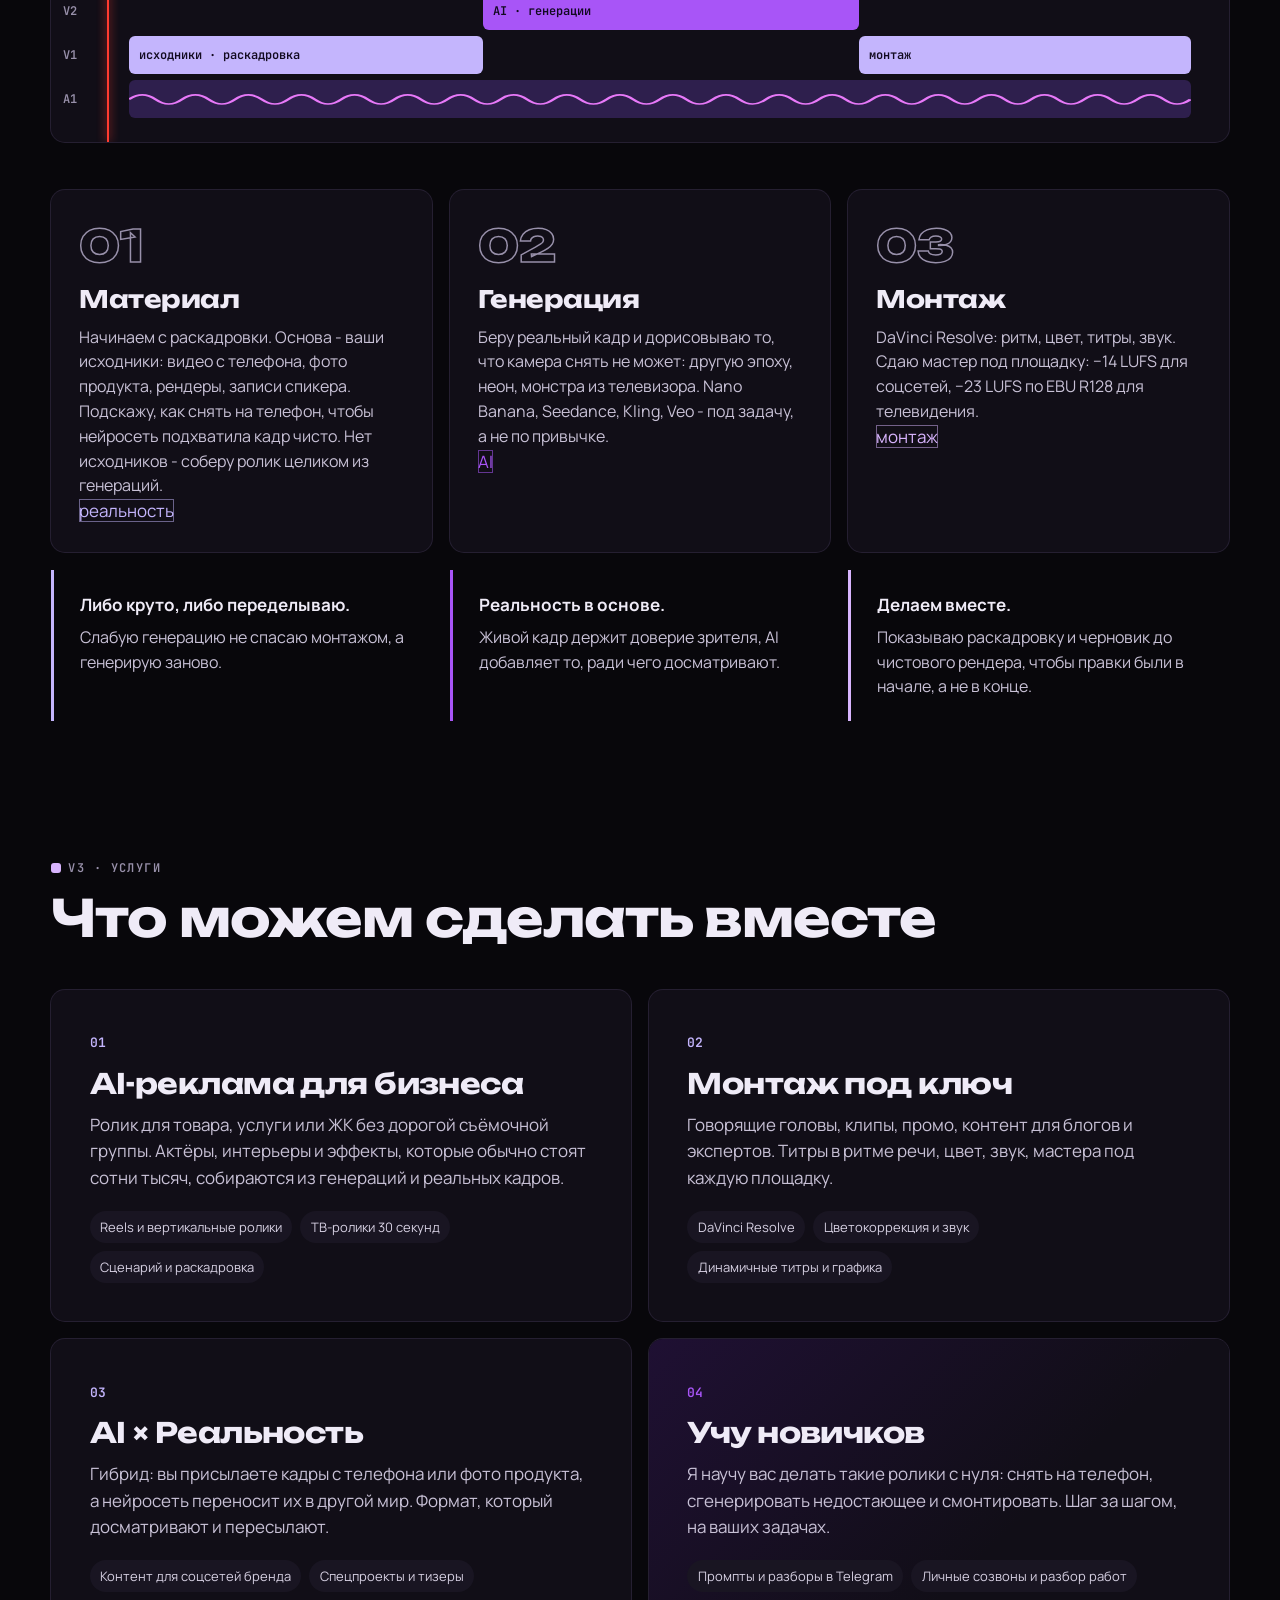
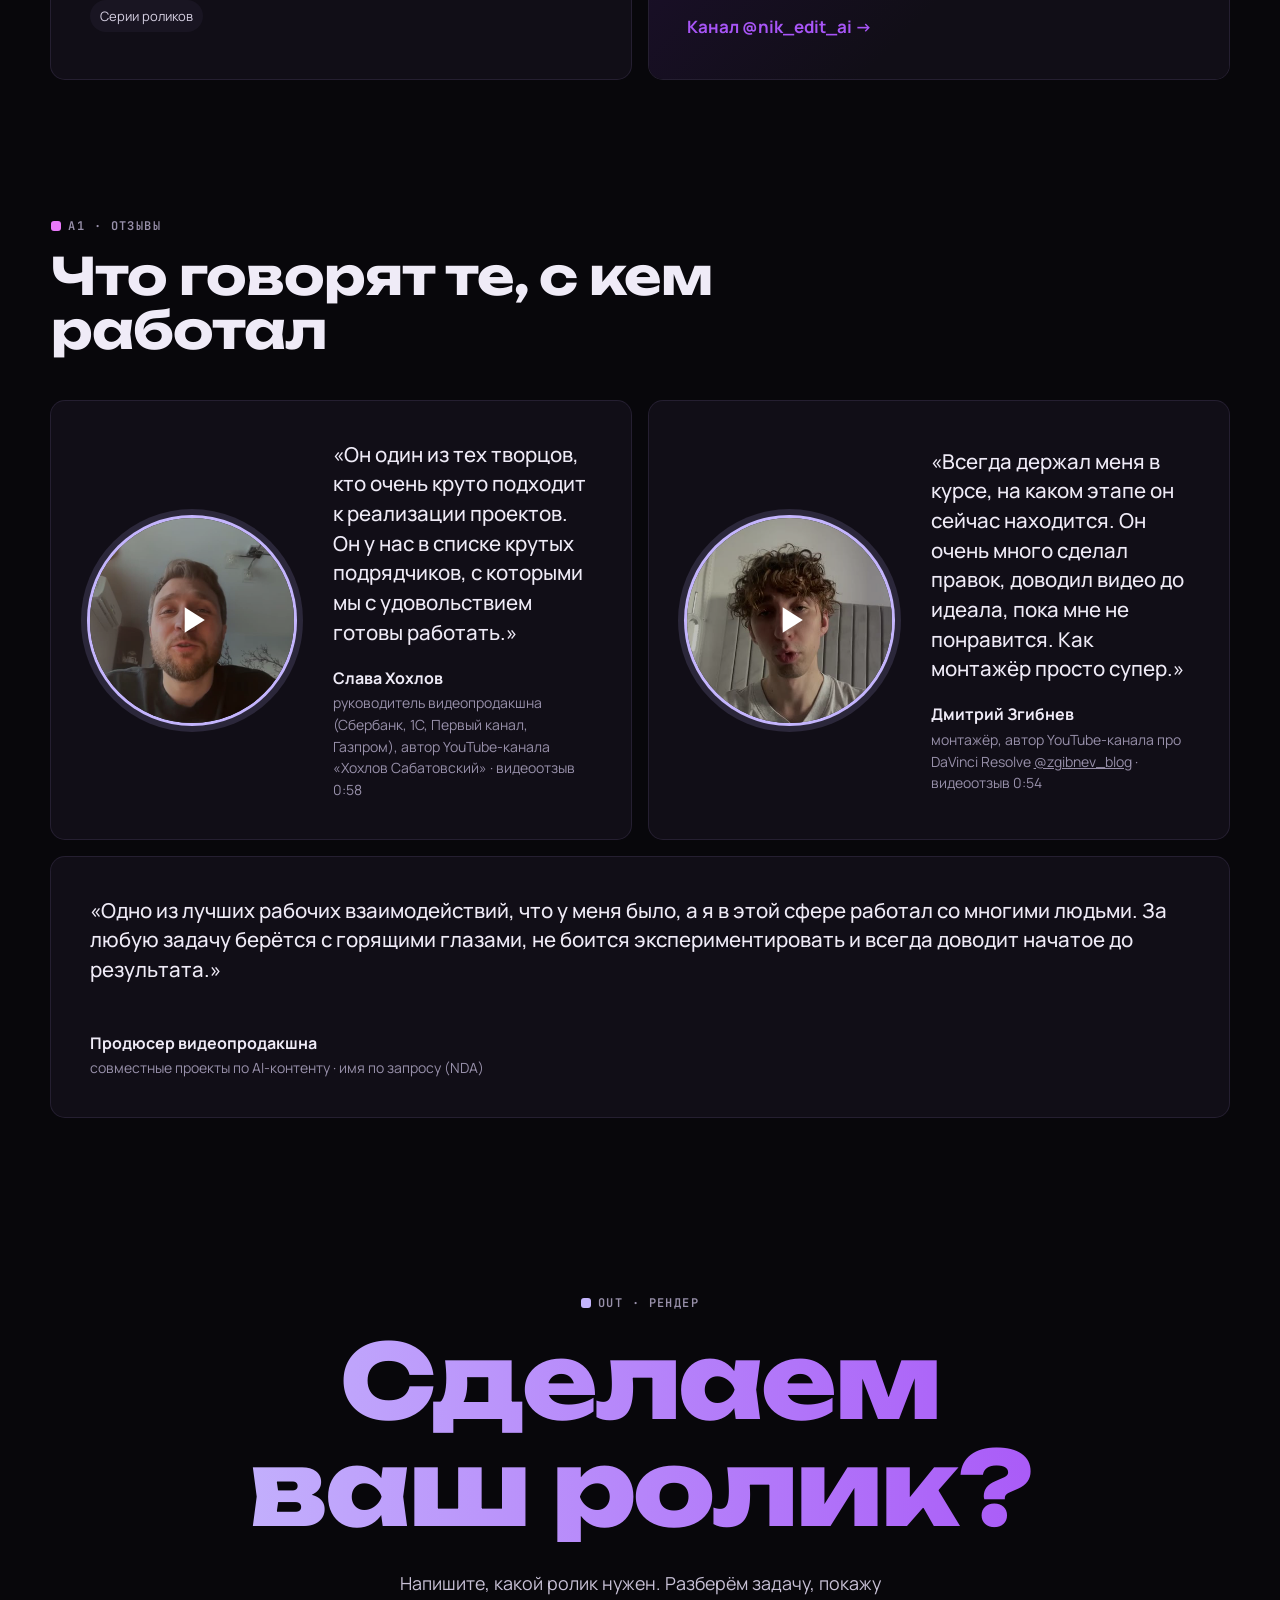
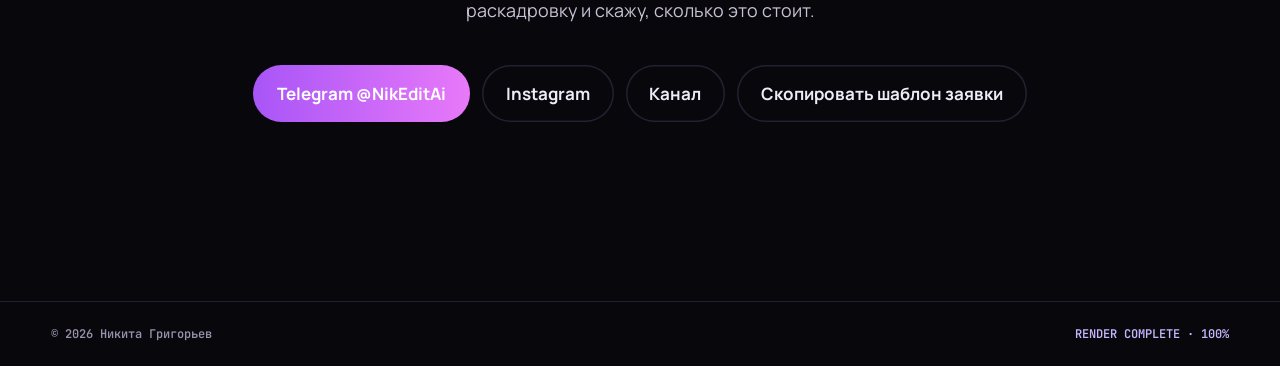
==== commit 0665d50e: "Промпты из сценариев для разборов «Холодильник» и «Космос»" ====
--- a/index.html
+++ b/index.html
@@ -282,7 +282,7 @@
   </div>
 </dialog>
 
-<script src="works.js?v=15"></script>
+<script src="works.js?v=16"></script>
 <script src="app.js?v=15"></script>
 </body>
 </html>
